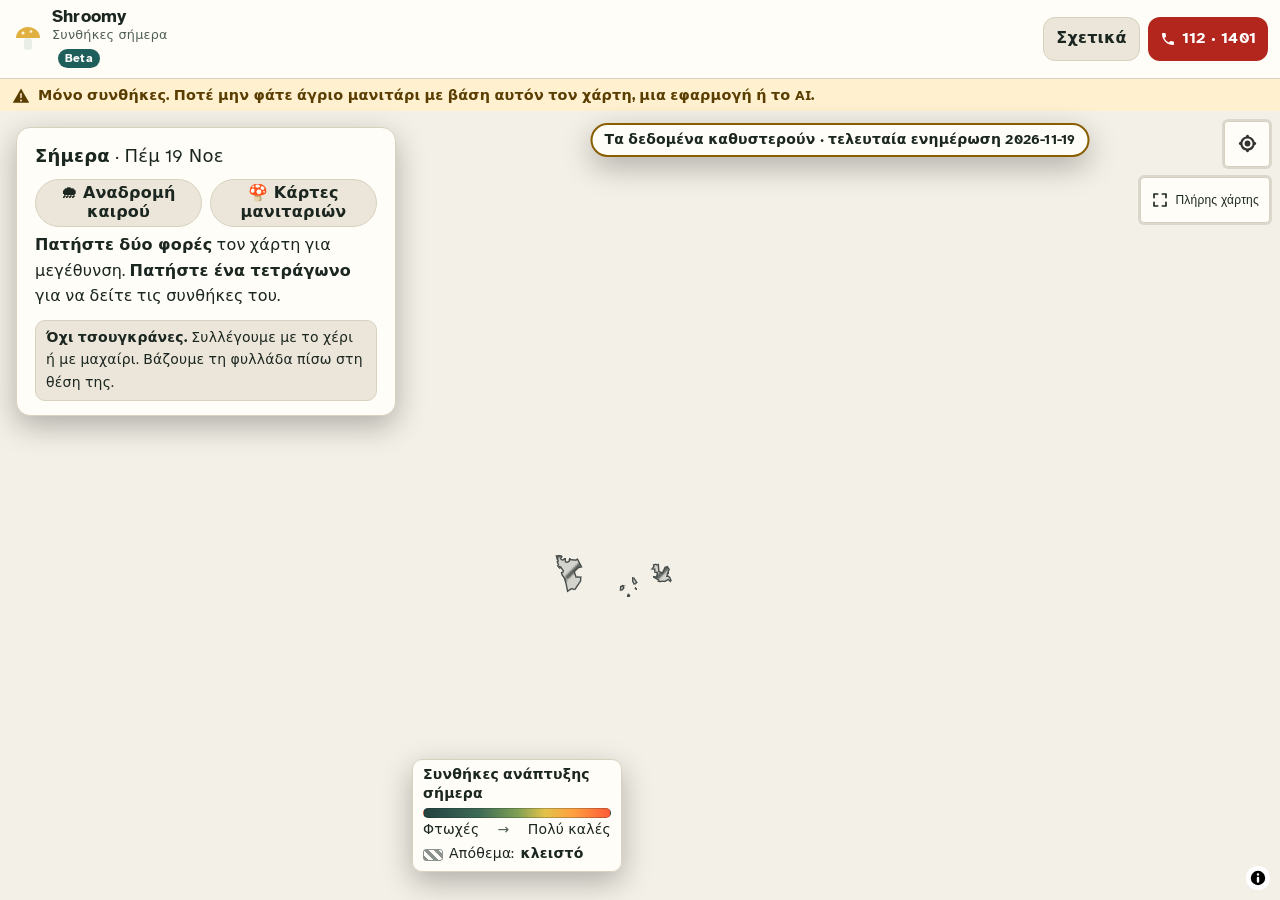
==== index.html @ 0ba2d5fb "Shroomy in Greek: test copy, data of 2026-11-19 Co-Authored-By: Claude Fable 5.2 <noreply@anthropic." ====
<!doctype html> <html lang="el"> <head>
  <meta name="robots" content="noindex, nofollow" /> <meta charset="utf-8" /> <meta name="viewport" content="width=device-width, initial-scale=1, viewport-fit=cover" /> <meta name="theme-color" content="#14211b" /> <meta name="description" content="Οι σημερινές συνθήκες ανάπτυξης για τα άγρια μανιτάρια στα δάση της Κύπρου. Μόνο συνθήκες. Ποτέ μην φάτε άγριο μανιτάρι με βάση αυτόν τον χάρτη, μια εφαρμογή ή το AI." /> <meta property="og:title" content="Shroomy" /> <meta property="og:description" content="Οι σημερινές συνθήκες ανάπτυξης για τα άγρια μανιτάρια στα δάση της Κύπρου. Μόνο συνθήκες." /> <title>Shroomy · συνθήκες ανάπτυξης μανιταριών στην Κύπρο</title> <link rel="icon" href="data:image/svg+xml,%3Csvg xmlns='http://www.w3.org/2000/svg' viewBox='0 0 32 32'%3E%3Cpath d='M4 15c0-6 5-11 12-11s12 5 12 11z' fill='%23e0b040'/%3E%3Crect x='12' y='15' width='8' height='12' rx='3' fill='%23e9efe6'/%3E%3C/svg%3E" />   <script type="module" crossorigin src="./assets/main-CvuHxYIg.js"></script>
   <link rel="modulepreload" crossorigin href="./assets/count-D2A7DU5g.js">
   <link rel="stylesheet" crossorigin href="./assets/count-Csh4odJz.css">
   <link rel="stylesheet" crossorigin href="./assets/main-DDSyw2Ic.css">
 </head> <body> <div class="app"> <header class="topbar"> <a class="brand" href="./" aria-label="Shroomy, αρχική" data-tip="Φόρτωση του χάρτη ξανά."> <svg width="32" height="32" viewBox="0 0 32 32" aria-hidden="true"> <path d="M4 15c0-6 5-11 12-11s12 5 12 11z" fill="#e0b040" /> <circle cx="11" cy="10" r="1.6" fill="#fff6dc" /><circle cx="19" cy="8.5" r="1.3" fill="#fff6dc" /> <rect x="12" y="15" width="8" height="12" rx="3" fill="#e9efe6" /> </svg> <span class="brand-text"> <span class="brand-name">Shroomy</span> <span class="brand-sub">Συνθήκες σήμερα</span> </span> </a> <a class="about-link" href="about.html" data-tip="Τι δείχνει αυτός ο χάρτης, από πού είναι τα δεδομένα και ποια είναι τα όριά του.">Σχετικά</a> <button class="sos" type="button" data-emergency aria-haspopup="dialog" aria-label="Έκτακτη ανάγκη δηλητηρίασης: 112 και 1401" data-tip="Βοήθεια για δηλητηρίαση από μανιτάρια: καλέστε 112 (ασθενοφόρο) ή το Κέντρο Δηλητηριάσεων Κύπρου 1401. Μην περιμένετε συμπτώματα."> <svg width="16" height="16" viewBox="0 0 24 24" aria-hidden="true"><path fill="currentColor" d="M6.6 10.8a15.1 15.1 0 0 0 6.6 6.6l2.2-2.2c.3-.3.7-.4 1-.2 1.1.4 2.3.6 3.6.6.6 0 1 .4 1 1V20c0 .6-.4 1-1 1A17 17 0 0 1 3 4c0-.6.4-1 1-1h3.5c.6 0 1 .4 1 1 0 1.2.2 2.4.6 3.6.1.3 0 .7-.2 1z"/></svg> <span>112 · 1401</span> </button> </header> <div class="safety" role="note"> <svg width="18" height="18" viewBox="0 0 24 24" aria-hidden="true"><path fill="currentColor" d="M12 2 1 21h22L12 2Zm0 6c.6 0 1 .4 1 1v5a1 1 0 1 1-2 0V9c0-.6.4-1 1-1Zm0 11.2a1.3 1.3 0 1 1 0-2.6 1.3 1.3 0 0 1 0 2.6Z"/></svg> <span>Μόνο συνθήκες. Ποτέ μην φάτε άγριο μανιτάρι με βάση αυτόν τον χάρτη, μια εφαρμογή ή το AI.</span> </div> <main class="stage"> <div id="map" role="region" aria-label="Χάρτης των σημερινών συνθηκών ανάπτυξης στην Κύπρο"></div> <div id="loading" class="loading" role="status"><span class="spinner" aria-hidden="true"></span> <span id="loading-text">Φορτώνει ο χάρτης του δάσους…</span></div> <div id="delayed" class="delayed" role="status" hidden></div> <div id="map-legend" class="map-legend" role="img" tabindex="0"></div> <section id="sheet" class="sheet" aria-label="Σήμερα και το τετράγωνο που πατήσατε"></section> </main> </div>  </body> </html>
---- assets/count-Csh4odJz.css ----
@font-face{font-family:Atkinson Hyperlegible;font-style:normal;font-display:swap;font-weight:400;src:url(./atkinson-hyperlegible-latin-ext-400-normal-DRk46D-x.woff2)format("woff2"),url(./atkinson-hyperlegible-latin-ext-400-normal-Bbz-b3yf.woff)format("woff");unicode-range:U+100-2BA,U+2BD-2C5,U+2C7-2CC,U+2CE-2D7,U+2DD-2FF,U+304,U+308,U+329,U+1D00-1DBF,U+1E00-1E9F,U+1EF2-1EFF,U+2020,U+20A0-20AB,U+20AD-20C0,U+2113,U+2C60-2C7F,U+A720-A7FF}@font-face{font-family:Atkinson Hyperlegible;font-style:normal;font-display:swap;font-weight:400;src:url(./atkinson-hyperlegible-latin-400-normal-BrHNak5F.woff2)format("woff2"),url(./atkinson-hyperlegible-latin-400-normal-BbWidj28.woff)format("woff");unicode-range:U+??,U+131,U+152-153,U+2BB-2BC,U+2C6,U+2DA,U+2DC,U+304,U+308,U+329,U+2000-206F,U+20AC,U+2122,U+2191,U+2193,U+2212,U+2215,U+FEFF,U+FFFD}@font-face{font-family:Atkinson Hyperlegible;font-style:normal;font-display:swap;font-weight:700;src:url(./atkinson-hyperlegible-latin-ext-700-normal-BoVPHkS0.woff2)format("woff2"),url(./atkinson-hyperlegible-latin-ext-700-normal-CKkU2Dpt.woff)format("woff");unicode-range:U+100-2BA,U+2BD-2C5,U+2C7-2CC,U+2CE-2D7,U+2DD-2FF,U+304,U+308,U+329,U+1D00-1DBF,U+1E00-1E9F,U+1EF2-1EFF,U+2020,U+20A0-20AB,U+20AD-20C0,U+2113,U+2C60-2C7F,U+A720-A7FF}@font-face{font-family:Atkinson Hyperlegible;font-style:normal;font-display:swap;font-weight:700;src:url(./atkinson-hyperlegible-latin-700-normal-GZI4o3u0.woff2)format("woff2"),url(./atkinson-hyperlegible-latin-700-normal-BK6Glc0m.woff)format("woff");unicode-range:U+??,U+131,U+152-153,U+2BB-2BC,U+2C6,U+2DA,U+2DC,U+304,U+308,U+329,U+2000-206F,U+20AC,U+2122,U+2191,U+2193,U+2212,U+2215,U+FEFF,U+FFFD}@font-face{font-family:Plain Digits;font-weight:400;unicode-range:U+30-39;src:local(Helvetica Neue),local(HelveticaNeue),local(Arial),local(ArialMT),local(Roboto),local(Roboto-Regular),local(Segoe UI),local(SegoeUI)}@font-face{font-family:Plain Digits;font-weight:700;unicode-range:U+30-39;src:local(Helvetica Neue Bold),local(HelveticaNeue-Bold),local(Arial Bold),local(Arial-BoldMT),local(Roboto Bold),local(Roboto-Bold),local(Segoe UI Bold),local(SegoeUI-Bold)}:root{--font:"Plain Digits", "Atkinson Hyperlegible", system-ui, -apple-system, "Segoe UI", sans-serif;--fs-0:.875rem;--fs-1:1rem;--fs-2:1.125rem;--fs-3:1.375rem;--fs-4:1.75rem;--lh:1.6;--track:.012em;--radius:14px;--radius-s:10px;--gap:12px;--tap:48px;--shadow:0 10px 30px #00000047;--bg:#f3f0e7;--surface:#fffdf8;--surface-2:#ebe6d9;--line:#d8d1c0;--ink:#1b2620;--ink-soft:#4f5f55;--accent:#8a5d00;--accent-ink:#fff;--safety-bg:#fff1cf;--safety-ink:#5a3d00;--sos-bg:#b3261e;--sos-ink:#fff;--closed:#8c928f;--focus:#1c6dd0}:root[data-theme=dark]{--bg:#0c1612;--surface:#14211b;--surface-2:#1d2d25;--line:#2c3d34;--ink:#e9efe6;--ink-soft:#a9b8ad;--accent:#e0b040;--accent-ink:#1a1405;--safety-bg:#3a2f12;--safety-ink:#f6dfa6;--sos-bg:#e5483b;--sos-ink:#fff;--closed:#8c928f;--focus:#8cc4ff;--shadow:0 10px 30px #00000080}@media (prefers-color-scheme:dark){:root:not([data-theme=light]){--bg:#0c1612;--surface:#14211b;--surface-2:#1d2d25;--line:#2c3d34;--ink:#e9efe6;--ink-soft:#a9b8ad;--accent:#e0b040;--accent-ink:#1a1405;--safety-bg:#3a2f12;--safety-ink:#f6dfa6;--sos-bg:#e5483b;--sos-ink:#fff;--focus:#8cc4ff;--shadow:0 10px 30px #00000080}}*{box-sizing:border-box}html,body{height:100%;margin:0}body{background:var(--bg);color:var(--ink);font-family:var(--font);font-size:var(--fs-2);line-height:var(--lh);letter-spacing:var(--track);text-align:left;-webkit-font-smoothing:antialiased}button{font:inherit;color:inherit;letter-spacing:inherit}:focus-visible{outline:3px solid var(--focus);outline-offset:2px;border-radius:6px}a{color:var(--accent)}.muted{color:var(--ink-soft)}.small{font-size:var(--fs-0)!important}.app{grid-template-rows:auto auto 1fr;grid-template-columns:minmax(0,1fr);height:100dvh;display:grid;overflow:hidden}.topbar{background:var(--surface);border-bottom:1px solid var(--line);align-items:center;gap:8px;min-height:56px;padding:6px 12px;display:flex}.brand{min-width:0;color:inherit;flex:1;align-items:center;gap:8px;text-decoration:none;display:flex}.brand svg{flex:none}.brand-text{min-width:0;overflow:hidden}.brand-name,.brand-sub{white-space:nowrap;text-overflow:ellipsis;line-height:1.2;display:block;overflow:hidden}.brand-name{font-weight:700;font-size:var(--fs-2)}.brand-sub{color:var(--ink-soft);font-size:.8rem}.about-link{border:1px solid var(--line);background:var(--surface-2);min-height:44px;color:var(--ink);font-size:var(--fs-1);border-radius:12px;flex:none;align-items:center;padding:0 12px;font-weight:700;text-decoration:none;display:inline-flex}.sos{cursor:pointer;background:var(--sos-bg);height:44px;color:var(--sos-ink);font-weight:700;font-size:var(--fs-1);white-space:nowrap;border:0;border-radius:12px;flex:none;align-items:center;gap:6px;padding:0 12px;display:inline-flex}.safety{background:var(--safety-bg);color:var(--safety-ink);align-items:flex-start;gap:8px;padding:6px 12px;font-size:.9rem;font-weight:700;line-height:1.4;display:flex}.safety svg{flex:none;margin-top:2px}.safety a{color:inherit}.ver-badge{color:#fff;vertical-align:middle;white-space:nowrap;background:#1f5f5b;border-radius:999px;margin-left:6px;padding:0 7px;font-size:.72rem;font-weight:700;line-height:1.6;display:inline-block}.stage{min-height:0;position:relative}#map{position:absolute;inset:0}.maplibregl-ctrl-group{border:1px solid var(--line);background:var(--surface)!important}.maplibregl-ctrl-group button{width:44px!important;height:44px!important}:root[data-theme=dark] .maplibregl-ctrl-icon{filter:invert()}.maplibregl-ctrl-attrib{font-size:12px}.map-legend{z-index:2;background:color-mix(in srgb, var(--surface) 94%, transparent);border:1px solid var(--line);border-radius:var(--radius-s);width:176px;box-shadow:var(--shadow);font-size:var(--fs-0);cursor:help;padding:6px 10px 7px;line-height:1.35;position:absolute;top:8px;left:8px}.ml-title{margin-bottom:4px;font-weight:700}.ml-bar{border:1px solid color-mix(in srgb, var(--ink) 25%, transparent);border-radius:6px;height:10px}.ml-scale{justify-content:space-between;gap:6px;margin-top:3px;display:flex}.ml-scale span:nth-child(2){color:var(--ink-soft)}.ml-closed{align-items:center;gap:6px;margin-top:5px;display:flex}.swatch-closed{border:1.5px solid var(--closed);background:repeating-linear-gradient(45deg, var(--closed) 0 3px, transparent 3px 7px);border-radius:3px;flex:none;width:20px;height:12px}.delayed{z-index:3;left:50%;bottom:calc(var(--sheet-h,140px) + 8px);background:var(--surface);border:2px solid var(--accent);box-shadow:var(--shadow);font-size:var(--fs-0);white-space:nowrap;border-radius:999px;padding:4px 12px;font-weight:700;position:absolute;transform:translate(-50%)}.pick-pin{pointer-events:none;border:3px solid var(--ink);background:color-mix(in srgb, var(--accent) 70%, transparent);width:22px;height:22px;box-shadow:0 0 0 3px var(--bg), var(--shadow);border-radius:50%}.loading{z-index:5;background:var(--surface);border:1px solid var(--line);width:max-content;max-width:calc(100vw - 32px);box-shadow:var(--shadow);font-size:var(--fs-1);border-radius:999px;align-items:center;gap:12px;padding:10px 16px;font-weight:700;transition:opacity .35s;display:flex;position:absolute;top:40%;left:50%;transform:translate(-50%,-50%)}.loading.done{opacity:0}.loading.failed{border:2px solid var(--sos-bg);border-radius:16px}.loading.failed .spinner,.loading[hidden]{display:none}.spinner{border:3px solid var(--line);border-top-color:var(--accent);border-radius:50%;flex:none;width:22px;height:22px;animation:.9s linear infinite spin}@keyframes spin{to{transform:rotate(360deg)}}@media (prefers-reduced-motion:reduce){.spinner{animation-duration:2.5s}.loading{transition:none}}@media (width<=899px){.maplibregl-ctrl-bottom-right,.maplibregl-ctrl-bottom-left{bottom:min(var(--sheet-h,140px), 60vh);z-index:3}}.sheet{z-index:4;background:var(--surface);border-top:1px solid var(--line);max-height:62%;box-shadow:var(--shadow);padding:10px 16px calc(12px + env(safe-area-inset-bottom));border-radius:18px 18px 0 0;position:absolute;bottom:0;left:0;right:0;overflow-y:auto}.sheet p{font-size:var(--fs-1);margin:6px 0 0}.panel-h{font-size:var(--fs-1);margin:4px 0 6px}.start-row{justify-content:space-between;align-items:center;gap:10px;display:flex}.start-row .today{font-size:var(--fs-2);margin:0}.chip-btn,.back-btn{border:1px solid var(--line);cursor:pointer;background:var(--surface-2);min-height:44px;color:var(--ink);font-size:var(--fs-1);white-space:nowrap;border-radius:999px;padding:0 14px;font-weight:700}.back-btn{text-align:left;border-radius:12px;align-items:center;gap:10px;width:100%;display:flex}.back-arrow{color:var(--accent);margin-top:-.12em;font-size:1.7em;font-weight:700;line-height:1}.chip-btn:hover,.back-btn:hover{border-color:var(--accent)}.hint{color:var(--ink)}.no-rakes{background:var(--surface-2);border:1px solid var(--line);cursor:help;border-radius:10px;padding:6px 10px;font-size:var(--fs-0)!important;margin-top:10px!important}.primary-btn{cursor:pointer;background:var(--accent);min-height:44px;color:var(--accent-ink);font-weight:700;font-size:var(--fs-1);border:0;border-radius:12px;padding:0 16px}@media (width>=900px){.sheet{border-radius:var(--radius);border:1px solid var(--line);width:380px;max-height:calc(100% - 32px);padding:14px 18px;inset:16px auto auto 16px}.map-legend{width:210px;top:auto;bottom:28px;left:412px}.delayed{top:12px;bottom:auto;left:calc(50% + 200px)}.loading{left:calc(50% + 200px)}}.card-bar{justify-content:space-between;align-items:center;gap:8px;margin:-2px 0 6px;display:flex}.card-x{border:1px solid var(--line);background:var(--surface-2);cursor:pointer;border-radius:10px;min-width:44px;min-height:44px;font-size:1.15rem;line-height:1}.card-x:hover{border-color:var(--accent)}.rating{text-align:left;cursor:pointer;border:1px solid var(--line);background:var(--surface-2);border-radius:14px;align-items:center;gap:12px;width:100%;padding:10px 12px;display:flex}.rating:hover{border-color:var(--accent)}.rating-swatch{width:18px;height:40px;box-shadow:0 0 0 1.5px color-mix(in srgb, var(--ink) 30%, transparent);border-radius:6px;flex:none}.rating-text{flex:1;min-width:0;display:grid}.rating-word{font-size:var(--fs-4);font-weight:700;line-height:1.15}.rating-sub{font-size:var(--fs-0);color:var(--ink-soft)}.rating-more{color:var(--ink-soft);flex:none;font-size:1.1rem}.rating-none{font-size:var(--fs-3)!important}.why{border:1px solid var(--line);border-radius:12px;margin-top:8px;padding:8px 12px 10px}.why[hidden]{display:none}.why-list{gap:8px;margin:8px 0 0;padding:0;list-style:none;display:grid}.why-top{font-size:var(--fs-0);justify-content:space-between;gap:8px;display:flex}.why-bar{background:var(--surface);border:1px solid var(--line);border-radius:4px;height:8px;overflow:hidden}.why-bar i{border-radius:4px;height:100%;display:block}.why-val{font-size:var(--fs-0);color:var(--ink-soft)}.card-h{font-size:var(--fs-1);margin:14px 0 4px}.sp-list{font-size:var(--fs-1);gap:4px;margin:0;padding:0;list-style:none;display:grid}.sp-list i{font-weight:700}.facts{font-size:var(--fs-1);gap:4px;margin:12px 0 0;padding:0;list-style:none;display:grid}.maps-link{margin:12px 0 0}.maps-btns{grid-template-columns:minmax(0,1fr) minmax(0,1fr);align-items:stretch;gap:8px;display:grid}.maps-btn{border:1px solid var(--line);background:var(--surface-2);min-height:56px;color:var(--ink);font:inherit;font-size:var(--fs-1);text-align:center;cursor:pointer;border-radius:12px;justify-content:center;align-items:center;gap:8px;padding:4px 8px;font-weight:700;line-height:1.2;text-decoration:none;display:inline-flex}.maps-btn.primary{background:var(--accent);border-color:var(--accent);color:var(--accent-ink);flex-direction:column;gap:0}.maps-btn:hover{filter:brightness(1.06)}.maps-main{align-items:center;gap:8px;display:inline-flex}.maps-warn{opacity:.9;font-size:.78rem;font-weight:700}.maps-note{margin:6px 0 0!important}.maps-copy{border:1px solid var(--accent);background:var(--surface);width:100%;min-height:40px;color:var(--ink);font:inherit;font-size:var(--fs-0);border-radius:10px;margin-top:8px;padding:0 10px}@media (width<=340px){.maps-btns{grid-template-columns:1fr}}.clock{border:1px solid var(--line);background:var(--surface-2);border-radius:10px;padding:8px 10px;margin-top:12px!important}.clock.open{border-color:var(--accent)}.why-row,.facts li,.clock,.map-legend{cursor:help}.replay{margin-top:10px}.replay-row{font-size:var(--fs-1);align-items:center;gap:12px;display:flex}#replay-date{white-space:nowrap;text-overflow:ellipsis;flex:1;min-width:0;line-height:1.35;overflow:hidden}.replay-avg{display:block}.seg{background:var(--surface-2);border:1px solid var(--line);border-radius:14px;gap:4px;margin:2px 0 12px;padding:4px;display:flex}.seg button{min-width:0;min-height:44px;color:var(--ink);font:inherit;font-size:var(--fs-1);cursor:pointer;white-space:nowrap;background:0 0;border:0;border-radius:10px;flex:auto;padding:6px 4px;font-weight:600}.seg button[aria-pressed=true]{background:var(--accent);color:var(--accent-ink)}.seg button:focus-visible{outline:2px solid var(--focus);outline-offset:2px}.scrub{--at:0%;cursor:grab;touch-action:none;-webkit-user-select:none;user-select:none;-webkit-tap-highlight-color:transparent;border-radius:10px;margin-top:8px;padding:6px 0 2px;position:relative}.scrub.drag{cursor:grabbing}.scrub:focus-visible{outline:2px solid var(--focus);outline-offset:4px}.tl{pointer-events:none;align-items:flex-end;gap:2px;height:48px;display:flex}.tl i{opacity:.6;background:#4f97d1;border-radius:2px 2px 0 0;flex:1}.tl i.now{opacity:1;box-shadow:0 0 0 2px var(--ink)}.scrub-track{background:var(--line);pointer-events:none;border-radius:3px;height:6px;margin:16px 0 14px;position:relative}.scrub-fill{width:var(--at);background:var(--accent);border-radius:3px;position:absolute;inset:0 auto 0 0}.scrub-knob{top:50%;left:var(--at);background:var(--accent);border:3px solid var(--surface);border-radius:50%;width:26px;height:26px;margin:-13px 0 0 -13px;transition:transform .12s;position:absolute;box-shadow:0 1px 4px #00000073}.scrub.drag .scrub-knob{transform:scale(1.25)}.scrub:before{content:"";left:var(--at);background:var(--ink);opacity:.35;pointer-events:none;width:2px;height:64px;margin-left:-1px;position:absolute;top:6px}.scrub-ends{font-size:var(--fs-0,12px);color:var(--ink-soft);pointer-events:none;justify-content:space-between;display:flex}@media (prefers-reduced-motion:reduce){.scrub-knob{transition:none}}dialog.emergency{background:var(--surface);width:min(560px,100vw - 32px);max-height:calc(100dvh - 32px);color:var(--ink);box-shadow:var(--shadow);border:0;border-radius:18px;padding:0;overflow:auto}dialog.emergency::backdrop{background:#0009}.em-head{background:var(--sos-bg);color:var(--sos-ink);padding:16px 20px}.em-head h2{font-size:var(--fs-4);margin:0;line-height:1.2}.em-body{padding:16px 20px 20px}.call{background:var(--sos-bg);min-height:64px;color:var(--sos-ink);font-weight:700;font-size:var(--fs-3);border-radius:14px;justify-content:space-between;align-items:center;gap:12px;margin-bottom:10px;padding:10px 16px;text-decoration:none;display:flex}.call.secondary{background:var(--surface-2);color:var(--ink);border:2px solid var(--sos-bg)}.call small{font-size:var(--fs-1);font-weight:400;display:block}.em-body ul{margin:12px 0;padding-left:1.2em}.em-body li{margin:6px 0}.em-close{border:1px solid var(--line);background:var(--surface-2);cursor:pointer;border-radius:12px;width:100%;min-height:48px;margin-top:8px;font-weight:700}dialog.agree::backdrop{-webkit-backdrop-filter:blur(3px);backdrop-filter:blur(3px);background:#000000c7}.agree .em-head h2{align-items:center;gap:8px;display:flex}.agree .em-body{padding-bottom:0}.agree .em-body ul{margin:0 0 8px}.agree .em-body li{margin:6px 0}.agree-foot{background:var(--surface);padding:8px 0 14px;position:sticky;bottom:0}.agree-foot:before{content:"";background:linear-gradient(to bottom, transparent, var(--surface));pointer-events:none;height:18px;position:absolute;top:-18px;left:0;right:0}dialog.agree{max-height:calc(100dvh - 16px)}.agree .em-head{padding:14px 20px}.agree-numbers{font-size:var(--fs-0);text-align:center;background:var(--safety-bg);color:var(--safety-ink);border-radius:12px;margin:0 0 8px;padding:6px 12px;font-weight:700}.agree-numbers a{color:inherit}.agree-yes{cursor:pointer;background:var(--accent);width:100%;min-height:56px;color:var(--accent-ink);font:inherit;font-weight:700;font-size:var(--fs-2);border:0;border-radius:14px}.agree-note{font-size:var(--fs-0);color:var(--ink-soft);margin:10px 0 0}dialog.agree.short{width:min(420px,100vw - 24px)}dialog.agree.short::backdrop{-webkit-backdrop-filter:none;backdrop-filter:none;background:#0000008c}.agree.short .em-body{padding:18px 20px 16px}.agree-short-title{font-size:var(--fs-3);color:var(--safety-ink);align-items:center;gap:8px;margin:0 0 6px;line-height:1.2;display:flex}.agree-short-line{margin:0 0 14px}.agree.short .agree-yes{min-height:64px;font-size:var(--fs-3)}.agree-more{font:inherit;color:inherit;cursor:pointer;background:0 0;border:0;padding:0;text-decoration:underline}.agree-note a{color:inherit}@media (width<=899px){dialog.agree.short{margin-bottom:max(16px, env(safe-area-inset-bottom))}}.tip{z-index:1000;background:var(--ink);max-width:min(300px,100vw - 16px);color:var(--bg);font-size:var(--fs-1);box-shadow:var(--shadow);pointer-events:none;opacity:0;border-radius:10px;padding:8px 12px;font-weight:400;line-height:1.45;transition:opacity .12s;position:fixed}.tip.on{opacity:1}.tip[hidden]{display:none}.tip:after{content:"";left:var(--arrow-x,50%);border:6px solid #0000;border-bottom:0;border-top-color:var(--ink);position:absolute;bottom:-6px;transform:translate(-50%)}.tip.below:after{border:6px solid #0000;border-top:0;border-bottom-color:var(--ink);top:-6px;bottom:auto}[data-tip]{-webkit-touch-callout:none}@media (prefers-reduced-motion:reduce){.tip{transition:none}}.page{max-width:720px;margin:0 auto;padding:20px 16px 64px}.page h1{font-size:var(--fs-4);margin:8px 0 12px;line-height:1.25}.page h2{font-size:var(--fs-3);margin:28px 0 6px}.page p,.page li{max-width:64ch}.page li{margin:6px 0}.page .card{background:var(--surface);border:1px solid var(--line);border-radius:var(--radius);margin:10px 0;padding:12px 16px}.page .card p{margin:4px 0}.page .credits{font-size:var(--fs-1);padding-left:1.2em}.page .tag{font-size:var(--fs-0);color:var(--ink-soft)}.about-top{z-index:2;position:sticky;top:0}@media (width<=899px){.stage:has(.sheet[data-view=card]) .map-legend{display:none}}@media (width<=420px){.topbar{gap:6px;padding:6px 8px 6px 10px}.brand{gap:6px}.about-link{padding:0 10px;font-size:.95rem}.sos{gap:4px;padding:0 10px;font-size:.95rem}.sos svg{width:14px;height:14px}}.start-btns{flex-wrap:wrap;gap:8px;margin-top:8px;display:flex}.start-btns .chip-btn{flex:auto}.sp-open{text-align:left;cursor:pointer;border:1px solid var(--line);background:var(--surface-2);width:100%;min-height:48px;font-size:var(--fs-1);border-radius:12px;justify-content:space-between;align-items:center;gap:8px;padding:6px 12px;display:flex}.sp-open:hover{border-color:var(--accent)}.sp-open-go{color:var(--ink-soft);flex:none;font-size:1.4rem}.page details{margin:8px 0}.page summary{cursor:pointer;align-items:center;min-height:44px;font-weight:700;display:flex}.ml-note{color:var(--ink-soft);margin-top:3px}.card-bar{z-index:2;background:var(--surface);border-bottom:1px solid var(--line);margin:-10px -16px 6px;padding:8px 16px 6px;position:sticky;top:-10px}@media (width>=900px){.card-bar{margin:-14px -18px 8px;padding:10px 18px 8px;top:-14px}}.sp-list{gap:8px}.sp-open{justify-content:flex-start;gap:12px;min-height:64px;padding:6px 10px 6px 6px}.sp-thumb{object-fit:cover;background:var(--line);border-radius:10px;flex:none;width:52px;height:52px}.sp-name{flex:1;min-width:0;line-height:1.3;display:grid}.sp-name i{font-weight:700;font-size:var(--fs-1)}.sp-common{font-size:var(--fs-0);color:var(--ink-soft)}@media (width<=420px){.topbar{gap:6px;padding:6px 8px}.brand{gap:6px}.brand svg{width:26px;height:26px}.brand-name{font-size:1.05rem}.app .brand-sub{display:none}.app .ver-badge{margin-left:0}.about-link,.sos{padding:0 10px}.map-legend{width:156px;padding:5px 8px 6px}}:lang(el) .start-btns .chip-btn{white-space:normal;flex:1 1 0;padding:4px 10px;line-height:1.2}@media (width<=899px){:lang(el) .map-legend{width:196px}:root.full-map:lang(el) .map-legend{width:176px}}@media (width<=480px){:lang(el) .replay-avg{font-size:var(--fs-0)}:lang(el) .safety{font-size:.8rem}}.sc{--toxic:#a8580a}:root[data-theme=dark] .sc{--toxic:#f0a24f}@media (prefers-color-scheme:dark){:root:not([data-theme=light]) .sc{--toxic:#f0a24f}}dialog.species-dlg.sc{background:var(--bg);width:min(720px,100vw - 24px);max-width:none;height:min(900px,100dvh - 24px);max-height:none;color:var(--ink);box-shadow:var(--shadow);border:0;border-radius:20px;padding:0;overflow:hidden}dialog.species-dlg.sc[open]{display:block}dialog.species-dlg.sc::backdrop{background:#0009}@media (width<=899px){dialog.species-dlg.sc{border-radius:0;width:100vw;height:100dvh;margin:0}}.sc .ic{flex:none;display:block}.sc-main{flex-direction:column;height:100%;min-height:0;display:flex}.sc-soft{color:var(--ink-soft)}.sc-head{background:var(--surface);border-bottom:1px solid var(--line);align-items:center;gap:8px;padding:8px 12px;display:flex}.sc-title{min-width:0;font-size:var(--fs-2);overflow-wrap:anywhere;flex:1;margin:0;line-height:1.2}.sc-title span{font-size:var(--fs-0);color:var(--ink-soft);font-weight:400;display:block}.sc-round{width:var(--tap);height:var(--tap);border:1px solid var(--line);background:var(--surface-2);color:var(--ink);cursor:pointer;border-radius:50%;flex:none;place-items:center;padding:0;display:inline-grid}.sc-safety{background:var(--safety-bg);color:var(--safety-ink);font-weight:700;font-size:var(--fs-0);align-items:flex-start;gap:8px;padding:8px 14px;line-height:1.4;display:flex}.sc-safety svg{flex:none;width:18px;height:18px;margin-top:1px}.sc-body{overscroll-behavior:contain;flex:1;min-height:0;overflow-y:auto}.sc-page{max-width:680px;font-size:var(--fs-1);margin:0 auto;padding:16px 16px 32px}.sc-h{font-size:var(--fs-3);align-items:center;gap:8px;margin:26px 0 10px;line-height:1.25;display:flex}.sc-h .ic{color:var(--accent)}.sc-h.danger{color:var(--sos-bg);margin-top:0}.sc-h.danger svg{flex:none;width:24px;height:24px}.sc-danger-btn{text-align:left;cursor:pointer;border:2px solid var(--sos-bg);background:var(--surface);width:100%;color:var(--ink);border-radius:16px;align-items:center;gap:12px;padding:10px 12px;display:flex}.sc-danger-ph{flex:none;display:flex}.sc-danger-ph img{object-fit:cover;border:3px solid var(--surface);background:var(--line);border-radius:50%;width:48px;height:48px;margin-left:-14px}.sc-danger-ph img:first-child{margin-left:0}.sc-danger-text{min-width:0;color:var(--ink-soft);flex:1;gap:2px;display:grid}.sc-danger-text b{color:var(--sos-bg);font-size:var(--fs-2);align-items:center;gap:6px;line-height:1.25;display:flex}.sc-danger-text b svg{flex:none;width:18px;height:18px}.sc-list{gap:10px;margin:0;padding:0;list-style:none;display:grid}.sc-row{text-align:left;cursor:pointer;border:1px solid var(--line);background:var(--surface);width:100%;color:var(--ink);border-radius:16px;align-items:center;gap:14px;padding:8px 12px 8px 8px;display:flex}.sc-row.on{border:2px solid var(--accent)}.sc-row img{object-fit:cover;background:var(--line);border-radius:12px;flex:none;width:84px;height:84px}.sc-list.off .sc-row img{filter:saturate(.4)}.sc-row-text{flex:1;gap:2px;min-width:0;line-height:1.3;display:grid}.sc-row-text b{font-size:var(--fs-2)}.sc-row>.ic{color:var(--ink-soft)}.sc-chip{font-size:var(--fs-0);background:var(--surface-2);color:var(--ink-soft);border-radius:999px;justify-self:start;align-items:center;gap:4px;margin-top:4px;padding:2px 10px;font-weight:700;display:inline-flex}.sc-chip.on{background:var(--accent);color:var(--accent-ink)}.sc-danger{border:2px solid var(--sos-bg);background:var(--surface);border-radius:18px;padding:16px}.sc-danger>p{margin:0 0 12px}.sc-sign-h{margin:0 0 6px!important}.sc-signs{gap:8px;margin:0 0 14px;padding:0;list-style:none;display:grid}.sc-signs li{background:var(--safety-bg);color:var(--safety-ink);border-radius:12px;padding:10px 12px;font-weight:700;line-height:1.45}.sc-sign{background:var(--safety-bg);color:var(--safety-ink);border-radius:12px;padding:10px 12px}.sc-lk{gap:8px;margin:0;padding:0;list-style:none;display:grid}@media (width>=640px){.sc-lk{grid-template-columns:1fr 1fr}}.sc-lk-row{text-align:left;cursor:zoom-in;border:1px solid color-mix(in srgb, var(--toxic) 50%, transparent);background:var(--bg);width:100%;height:100%;color:var(--ink);border-radius:12px;align-items:flex-start;gap:10px;padding:6px;display:flex}.sc-lk-row.deadly{border-color:var(--sos-bg)}.sc-lk-row img,.sc-noimg{object-fit:cover;background:var(--line);border-radius:8px;flex:none;width:64px;height:64px}.sc-lk-text{min-width:0;font-size:var(--fs-0);gap:1px;line-height:1.35;display:grid}.sc-lk-text b{font-size:var(--fs-1)}.sc-lk-note{margin-top:2px}.sc-sev{width:fit-content;font-size:var(--fs-0);background:var(--toxic);color:#fff;vertical-align:middle;border-radius:999px;align-items:center;gap:4px;padding:1px 8px 1px 6px;font-weight:700;display:inline-flex}.sc-sev.deadly{background:var(--sos-bg)}.sc-sev svg{width:14px;height:14px}:root[data-theme=dark] .sc-sev.toxic{color:#1a1405}@media (prefers-color-scheme:dark){:root:not([data-theme=light]) .sc-sev.toxic{color:#1a1405}}.sc-car-wrap{position:relative}.sc-car{scroll-snap-type:x mandatory;scrollbar-width:none;border-radius:16px;margin:0;padding:0;list-style:none;display:flex;overflow-x:auto}.sc-car::-webkit-scrollbar{display:none}.sc-car li{scroll-snap-align:start;flex:0 0 100%}.sc-photo{background:var(--line);cursor:zoom-in;aspect-ratio:4/3;border:0;width:100%;padding:0;display:block;position:relative}.sc-photo img{object-fit:cover;width:100%;height:100%;display:block}.sc-cc{color:#f3f0e7;background:#0c1612b3;border-radius:50%;place-items:center;width:26px;height:26px;font-size:15px;font-weight:700;line-height:1;display:grid;position:absolute;bottom:8px;right:8px}.sc-dots{background:#0c16128c;border-radius:999px;gap:6px;padding:5px 8px;display:flex;position:absolute;bottom:10px;left:50%;transform:translate(-50%)}.sc-dots i{background:#f3f0e773;border-radius:50%;width:8px;height:8px}.sc-dots i.on{background:#f3f0e7}.sc-name{font-size:var(--fs-4);margin:14px 0 0;line-height:1.15}.sc-sub{color:var(--ink-soft);margin:4px 0 0}.sc-sub b{color:var(--ink)}.sc-q{border:1px solid var(--line);cursor:help;vertical-align:2px;border-radius:50%;place-items:center;width:22px;height:22px;margin-left:6px;font-size:13px;font-weight:700;display:inline-grid}.sc-look{border:1px solid var(--line);background:var(--surface);border-radius:14px;gap:0;margin:0;display:grid;overflow:hidden}.sc-look div{border-top:1px solid var(--line);grid-template-columns:7.5em 1fr;gap:12px;padding:10px 14px;display:grid}.sc-look div:first-child{border-top:0}.sc-look dt{font-weight:700}.sc-look dd{margin:0;line-height:1.5}@media (width<=420px){.sc-look div{grid-template-columns:1fr;gap:0}}.sc-where{gap:6px;margin:0;padding-left:1.2em;line-height:1.5;display:grid}.sc-months{grid-template-columns:repeat(12,1fr);gap:3px;display:grid}.sc-months span{height:40px;font-weight:700;font-size:var(--fs-0);background:var(--surface-2);color:var(--ink-soft);border-radius:8px;place-items:center;display:grid;position:relative}.sc-months span.on{background:var(--accent);color:var(--accent-ink)}.sc-months span.now{outline:3px solid var(--ink);outline-offset:1px}.sc-when{align-items:flex-start;gap:8px;margin:12px 0 0;display:flex}.sc-when.on .ic{color:var(--accent);margin-top:2px}.sc-more{width:100%;min-height:var(--tap);border:1px solid var(--line);color:var(--ink-soft);cursor:pointer;font-size:var(--fs-0);background:0 0;border-radius:14px;justify-content:center;align-items:center;gap:8px;margin-top:28px;display:inline-flex}.sc-layer{z-index:5;background:var(--surface);flex-direction:column;display:flex;position:absolute;inset:0;overflow-y:auto}.sc-layer[hidden]{display:none}.sc-layer-head{z-index:1;background:var(--surface);border-bottom:1px solid var(--line);align-items:center;gap:10px;padding:8px 12px 8px 16px;display:flex;position:sticky;top:0}.sc-layer-head h2{font-size:var(--fs-2);flex:1;margin:0;line-height:1.3}.sc-layer-head h2 .sc-soft{font-size:var(--fs-0);font-weight:400;display:block}.sc-viewer{color:#f3f0e7;background:#0b120f;flex-direction:column;min-height:100%;display:flex}.sc-viewer .sc-layer-head{background:#0b120f;border-color:#26342d}.sc-viewer .sc-soft{color:#cfd8d1}.sc-viewer .sc-round{color:#f3f0e7;background:#1d2d25;border-color:#2c3d34}.sc-viewer-ph{flex:1;place-items:center;min-height:240px;padding:8px;display:grid;position:relative}.sc-viewer-ph img{object-fit:contain;border-radius:8px;max-width:100%;max-height:calc(100dvh - 240px);display:block}.sc-prev,.sc-next{position:absolute;top:50%;transform:translateY(-50%)}.sc-prev{left:10px}.sc-next{right:10px}.sc-viewer-note{margin:0;padding:4px 16px 0;font-weight:700}.sc-credit{padding:10px 16px calc(16px + env(safe-area-inset-bottom));font-size:var(--fs-0);color:#cfd8d1;gap:4px;margin:0;display:grid}.sc-credit a{color:#e0b040;align-items:center;min-height:32px;font-weight:700;display:inline-flex}.sc-info{max-width:680px;font-size:var(--fs-1);padding:4px 16px 24px}.sc-info h3{font-size:var(--fs-2);margin:20px 0 6px}.sc-info p{margin:6px 0}.sc-credits{gap:8px;margin:8px 0;padding:0;list-style:none;display:grid}.sc-credits li{font-size:var(--fs-0);align-items:center;gap:10px;line-height:1.35;display:flex}.sc-credits img{object-fit:cover;background:var(--line);border-radius:8px;flex:none;width:52px;height:52px}.sc-credits a{color:var(--ink-soft)}.sc-fold{border:1px solid var(--line);border-radius:12px;margin:12px 0;padding:0 12px}.sc-fold summary{min-height:var(--tap);cursor:pointer;color:var(--accent);align-items:center;font-weight:700;display:flex}.sc-links{margin:6px 0;padding-left:1.2em}.sc-links li{margin:4px 0}.sc-info .rec-chart{grid-template-columns:repeat(12,1fr);align-items:end;gap:3px;max-width:420px;height:64px;margin:8px 0 2px;display:grid}.sc-info .rec-m{color:var(--ink-soft);justify-items:center;gap:2px;font-size:.75rem;display:grid}.sc-info .rec-m i{background:var(--accent);border-radius:3px 3px 0 0;width:100%;max-width:22px;display:block}.sc-info .rec-m.in span{color:var(--ink);font-weight:700;text-decoration:underline}@media (prefers-reduced-motion:reduce){.sc-car{scroll-behavior:auto}}.sc-jump{min-height:var(--tap);border:2px solid var(--sos-bg);color:var(--sos-bg);border-radius:12px;align-items:center;gap:8px;margin:0 0 12px;padding:8px 12px;font-weight:700;text-decoration:none;display:flex}.sc-jump svg{flex:none;width:20px;height:20px}.sc-me{margin-top:0}.sc-danger{margin-top:26px;scroll-margin-top:12px}.sc-h.danger:focus{outline:none}.sc-page>.sc-danger:first-child{margin-top:0}.sc-unchecked{background:var(--safety-bg);color:var(--safety-ink);font-size:var(--fs-0);border-radius:10px;align-items:flex-start;gap:8px;margin:0 0 8px;padding:6px 10px;display:flex}.sc-unchecked svg{flex:none;margin-top:2px}.sc-safety a{color:inherit}.sc-me .sc-jump{margin:14px 0 0}
---- assets/main-DDSyw2Ic.css ----
.maplibregl-map{-webkit-tap-highlight-color:#0000;-webkit-touch-callout:none;font:12px/20px Helvetica Neue,Arial,Helvetica,sans-serif;position:relative;overflow:hidden}.maplibregl-canvas{position:absolute;top:0;left:0}.maplibregl-map:fullscreen{width:100%;height:100%}.maplibregl-ctrl-group button.maplibregl-ctrl-compass{touch-action:none}.maplibregl-canvas-container.maplibregl-interactive,.maplibregl-ctrl-group button.maplibregl-ctrl-compass{cursor:grab;-webkit-user-select:none;user-select:none}.maplibregl-canvas-container.maplibregl-interactive.maplibregl-track-pointer{cursor:pointer}.maplibregl-canvas-container.maplibregl-interactive:active,.maplibregl-ctrl-group button.maplibregl-ctrl-compass:active{cursor:grabbing}.maplibregl-canvas-container.maplibregl-touch-zoom-rotate,.maplibregl-canvas-container.maplibregl-touch-zoom-rotate .maplibregl-canvas{touch-action:pan-x pan-y}.maplibregl-canvas-container.maplibregl-touch-drag-pan,.maplibregl-canvas-container.maplibregl-touch-drag-pan .maplibregl-canvas{touch-action:pinch-zoom}.maplibregl-canvas-container.maplibregl-touch-zoom-rotate.maplibregl-touch-drag-pan,.maplibregl-canvas-container.maplibregl-touch-zoom-rotate.maplibregl-touch-drag-pan .maplibregl-canvas{touch-action:none}.maplibregl-canvas-container.maplibregl-touch-drag-pan.maplibregl-cooperative-gestures,.maplibregl-canvas-container.maplibregl-touch-drag-pan.maplibregl-cooperative-gestures .maplibregl-canvas{touch-action:pan-x pan-y}.maplibregl-ctrl-bottom-left,.maplibregl-ctrl-bottom-right,.maplibregl-ctrl-top-left,.maplibregl-ctrl-top-right{pointer-events:none;z-index:2;position:absolute}.maplibregl-ctrl-top-left{top:0;left:0}.maplibregl-ctrl-top-right{top:0;right:0}.maplibregl-ctrl-bottom-left{bottom:0;left:0}.maplibregl-ctrl-bottom-right{bottom:0;right:0}.maplibregl-ctrl{clear:both;pointer-events:auto;transform:translate(0)}.maplibregl-ctrl-top-left .maplibregl-ctrl{float:left;margin:10px 0 0 10px}.maplibregl-ctrl-top-right .maplibregl-ctrl{float:right;margin:10px 10px 0 0}.maplibregl-ctrl-bottom-left .maplibregl-ctrl{float:left;margin:0 0 10px 10px}.maplibregl-ctrl-bottom-right .maplibregl-ctrl{float:right;margin:0 10px 10px 0}.maplibregl-ctrl-group{background:#fff;border-radius:4px}.maplibregl-ctrl-group:not(:empty){box-shadow:0 0 0 2px #0000001a}.maplibregl-ctrl-group button{box-sizing:border-box;cursor:pointer;background-color:#0000;border:0;outline:none;width:29px;height:29px;padding:0;display:block}.maplibregl-ctrl button{-webkit-user-select:none;user-select:none}.maplibregl-ctrl-group button+button{border-top:1px solid #ddd}.maplibregl-ctrl button .maplibregl-ctrl-icon{background-position:50%;background-repeat:no-repeat;width:100%;height:100%;display:block}@media (forced-colors:active){.maplibregl-ctrl-group:not(:empty){box-shadow:0 0 0 2px buttontext}.maplibregl-ctrl-icon{background-color:#0000}.maplibregl-ctrl-group button+button{border-top:1px solid buttontext}}.maplibregl-ctrl button::-moz-focus-inner{border:0;padding:0}.maplibregl-ctrl-attrib-button:focus,.maplibregl-ctrl-group button:focus{box-shadow:0 0 2px 2px #0096ff}.maplibregl-ctrl button:disabled{cursor:not-allowed}.maplibregl-ctrl button:disabled .maplibregl-ctrl-icon{opacity:.25}@media (hover:hover){.maplibregl-ctrl button:not(:disabled):hover{background-color:#0000000d}}.maplibregl-ctrl button:not(:disabled):active{background-color:#0000000d}.maplibregl-ctrl-group button:focus:focus-visible{box-shadow:0 0 2px 2px #0096ff}.maplibregl-ctrl-group button:focus:not(:focus-visible){box-shadow:none}.maplibregl-ctrl-group button:focus:first-child{border-radius:4px 4px 0 0}.maplibregl-ctrl-group button:focus:last-child{border-radius:0 0 4px 4px}.maplibregl-ctrl-group button:focus:only-child{border-radius:inherit}.maplibregl-ctrl button.maplibregl-ctrl-zoom-out .maplibregl-ctrl-icon{background-image:url("data:image/svg+xml;charset=utf-8,%3Csvg xmlns='http://www.w3.org/2000/svg' width='29' height='29' viewBox='0 0 29 29' fill='%23333'%3E %3Cpath d='M10 13c-.75 0-1.5.75-1.5 1.5S9.25 16 10 16h9c.75 0 1.5-.75 1.5-1.5S19.75 13 19 13z'/%3E %3C/svg%3E")}.maplibregl-ctrl button.maplibregl-ctrl-zoom-in .maplibregl-ctrl-icon{background-image:url("data:image/svg+xml;charset=utf-8,%3Csvg xmlns='http://www.w3.org/2000/svg' width='29' height='29' viewBox='0 0 29 29' fill='%23333'%3E %3Cpath d='M14.5 8.5c-.75 0-1.5.75-1.5 1.5v3h-3c-.75 0-1.5.75-1.5 1.5S9.25 16 10 16h3v3c0 .75.75 1.5 1.5 1.5S16 19.75 16 19v-3h3c.75 0 1.5-.75 1.5-1.5S19.75 13 19 13h-3v-3c0-.75-.75-1.5-1.5-1.5'/%3E %3C/svg%3E")}@media (forced-colors:active){.maplibregl-ctrl button.maplibregl-ctrl-zoom-out .maplibregl-ctrl-icon{background-image:url("data:image/svg+xml;charset=utf-8,%3Csvg xmlns='http://www.w3.org/2000/svg' width='29' height='29' viewBox='0 0 29 29' fill='%23fff'%3E %3Cpath d='M10 13c-.75 0-1.5.75-1.5 1.5S9.25 16 10 16h9c.75 0 1.5-.75 1.5-1.5S19.75 13 19 13z'/%3E %3C/svg%3E")}.maplibregl-ctrl button.maplibregl-ctrl-zoom-in .maplibregl-ctrl-icon{background-image:url("data:image/svg+xml;charset=utf-8,%3Csvg xmlns='http://www.w3.org/2000/svg' width='29' height='29' viewBox='0 0 29 29' fill='%23fff'%3E %3Cpath d='M14.5 8.5c-.75 0-1.5.75-1.5 1.5v3h-3c-.75 0-1.5.75-1.5 1.5S9.25 16 10 16h3v3c0 .75.75 1.5 1.5 1.5S16 19.75 16 19v-3h3c.75 0 1.5-.75 1.5-1.5S19.75 13 19 13h-3v-3c0-.75-.75-1.5-1.5-1.5'/%3E %3C/svg%3E")}}@media (forced-colors:active) and (prefers-color-scheme:light){.maplibregl-ctrl button.maplibregl-ctrl-zoom-out .maplibregl-ctrl-icon{background-image:url("data:image/svg+xml;charset=utf-8,%3Csvg xmlns='http://www.w3.org/2000/svg' width='29' height='29' viewBox='0 0 29 29' fill='%23000'%3E %3Cpath d='M10 13c-.75 0-1.5.75-1.5 1.5S9.25 16 10 16h9c.75 0 1.5-.75 1.5-1.5S19.75 13 19 13z'/%3E %3C/svg%3E")}.maplibregl-ctrl button.maplibregl-ctrl-zoom-in .maplibregl-ctrl-icon{background-image:url("data:image/svg+xml;charset=utf-8,%3Csvg xmlns='http://www.w3.org/2000/svg' width='29' height='29' viewBox='0 0 29 29' fill='%23000'%3E %3Cpath d='M14.5 8.5c-.75 0-1.5.75-1.5 1.5v3h-3c-.75 0-1.5.75-1.5 1.5S9.25 16 10 16h3v3c0 .75.75 1.5 1.5 1.5S16 19.75 16 19v-3h3c.75 0 1.5-.75 1.5-1.5S19.75 13 19 13h-3v-3c0-.75-.75-1.5-1.5-1.5'/%3E %3C/svg%3E")}}.maplibregl-ctrl button.maplibregl-ctrl-fullscreen .maplibregl-ctrl-icon{background-image:url("data:image/svg+xml;charset=utf-8,%3Csvg xmlns='http://www.w3.org/2000/svg' width='29' height='29' viewBox='0 0 29 29' fill='%23333'%3E %3Cpath d='M24 16v5.5c0 1.75-.75 2.5-2.5 2.5H16v-1l3-1.5-4-5.5 1-1 5.5 4 1.5-3zM6 16l1.5 3 5.5-4 1 1-4 5.5 3 1.5v1H7.5C5.75 24 5 23.25 5 21.5V16zm7-11v1l-3 1.5 4 5.5-1 1-5.5-4L6 13H5V7.5C5 5.75 5.75 5 7.5 5zm11 2.5c0-1.75-.75-2.5-2.5-2.5H16v1l3 1.5-4 5.5 1 1 5.5-4 1.5 3h1z'/%3E %3C/svg%3E")}.maplibregl-ctrl button.maplibregl-ctrl-shrink .maplibregl-ctrl-icon{background-image:url("data:image/svg+xml;charset=utf-8,%3Csvg xmlns='http://www.w3.org/2000/svg' width='29' height='29' viewBox='0 0 29 29'%3E %3Cpath d='M18.5 16c-1.75 0-2.5.75-2.5 2.5V24h1l1.5-3 5.5 4 1-1-4-5.5 3-1.5v-1zM13 18.5c0-1.75-.75-2.5-2.5-2.5H5v1l3 1.5L4 24l1 1 5.5-4 1.5 3h1zm3-8c0 1.75.75 2.5 2.5 2.5H24v-1l-3-1.5L25 5l-1-1-5.5 4L17 5h-1zM10.5 13c1.75 0 2.5-.75 2.5-2.5V5h-1l-1.5 3L5 4 4 5l4 5.5L5 12v1z'/%3E %3C/svg%3E")}@media (forced-colors:active){.maplibregl-ctrl button.maplibregl-ctrl-fullscreen .maplibregl-ctrl-icon{background-image:url("data:image/svg+xml;charset=utf-8,%3Csvg xmlns='http://www.w3.org/2000/svg' width='29' height='29' viewBox='0 0 29 29' fill='%23fff'%3E %3Cpath d='M24 16v5.5c0 1.75-.75 2.5-2.5 2.5H16v-1l3-1.5-4-5.5 1-1 5.5 4 1.5-3zM6 16l1.5 3 5.5-4 1 1-4 5.5 3 1.5v1H7.5C5.75 24 5 23.25 5 21.5V16zm7-11v1l-3 1.5 4 5.5-1 1-5.5-4L6 13H5V7.5C5 5.75 5.75 5 7.5 5zm11 2.5c0-1.75-.75-2.5-2.5-2.5H16v1l3 1.5-4 5.5 1 1 5.5-4 1.5 3h1z'/%3E %3C/svg%3E")}.maplibregl-ctrl button.maplibregl-ctrl-shrink .maplibregl-ctrl-icon{background-image:url("data:image/svg+xml;charset=utf-8,%3Csvg xmlns='http://www.w3.org/2000/svg' width='29' height='29' viewBox='0 0 29 29' fill='%23fff'%3E %3Cpath d='M18.5 16c-1.75 0-2.5.75-2.5 2.5V24h1l1.5-3 5.5 4 1-1-4-5.5 3-1.5v-1zM13 18.5c0-1.75-.75-2.5-2.5-2.5H5v1l3 1.5L4 24l1 1 5.5-4 1.5 3h1zm3-8c0 1.75.75 2.5 2.5 2.5H24v-1l-3-1.5L25 5l-1-1-5.5 4L17 5h-1zM10.5 13c1.75 0 2.5-.75 2.5-2.5V5h-1l-1.5 3L5 4 4 5l4 5.5L5 12v1z'/%3E %3C/svg%3E")}}@media (forced-colors:active) and (prefers-color-scheme:light){.maplibregl-ctrl button.maplibregl-ctrl-fullscreen .maplibregl-ctrl-icon{background-image:url("data:image/svg+xml;charset=utf-8,%3Csvg xmlns='http://www.w3.org/2000/svg' width='29' height='29' viewBox='0 0 29 29' fill='%23000'%3E %3Cpath d='M24 16v5.5c0 1.75-.75 2.5-2.5 2.5H16v-1l3-1.5-4-5.5 1-1 5.5 4 1.5-3zM6 16l1.5 3 5.5-4 1 1-4 5.5 3 1.5v1H7.5C5.75 24 5 23.25 5 21.5V16zm7-11v1l-3 1.5 4 5.5-1 1-5.5-4L6 13H5V7.5C5 5.75 5.75 5 7.5 5zm11 2.5c0-1.75-.75-2.5-2.5-2.5H16v1l3 1.5-4 5.5 1 1 5.5-4 1.5 3h1z'/%3E %3C/svg%3E")}.maplibregl-ctrl button.maplibregl-ctrl-shrink .maplibregl-ctrl-icon{background-image:url("data:image/svg+xml;charset=utf-8,%3Csvg xmlns='http://www.w3.org/2000/svg' width='29' height='29' viewBox='0 0 29 29' fill='%23000'%3E %3Cpath d='M18.5 16c-1.75 0-2.5.75-2.5 2.5V24h1l1.5-3 5.5 4 1-1-4-5.5 3-1.5v-1zM13 18.5c0-1.75-.75-2.5-2.5-2.5H5v1l3 1.5L4 24l1 1 5.5-4 1.5 3h1zm3-8c0 1.75.75 2.5 2.5 2.5H24v-1l-3-1.5L25 5l-1-1-5.5 4L17 5h-1zM10.5 13c1.75 0 2.5-.75 2.5-2.5V5h-1l-1.5 3L5 4 4 5l4 5.5L5 12v1z'/%3E %3C/svg%3E")}}.maplibregl-ctrl button.maplibregl-ctrl-compass .maplibregl-ctrl-icon{background-image:url("data:image/svg+xml;charset=utf-8,%3Csvg xmlns='http://www.w3.org/2000/svg' width='29' height='29' viewBox='0 0 29 29' fill='%23333'%3E %3Cpath d='m10.5 14 4-8 4 8z'/%3E %3Cpath fill='%23ccc' d='m10.5 16 4 8 4-8z'/%3E %3C/svg%3E")}@media (forced-colors:active){.maplibregl-ctrl button.maplibregl-ctrl-compass .maplibregl-ctrl-icon{background-image:url("data:image/svg+xml;charset=utf-8,%3Csvg xmlns='http://www.w3.org/2000/svg' width='29' height='29' viewBox='0 0 29 29' fill='%23fff'%3E %3Cpath d='m10.5 14 4-8 4 8z'/%3E %3Cpath fill='%23ccc' d='m10.5 16 4 8 4-8z'/%3E %3C/svg%3E")}}@media (forced-colors:active) and (prefers-color-scheme:light){.maplibregl-ctrl button.maplibregl-ctrl-compass .maplibregl-ctrl-icon{background-image:url("data:image/svg+xml;charset=utf-8,%3Csvg xmlns='http://www.w3.org/2000/svg' width='29' height='29' viewBox='0 0 29 29' fill='%23000'%3E %3Cpath d='m10.5 14 4-8 4 8z'/%3E %3Cpath fill='%23ccc' d='m10.5 16 4 8 4-8z'/%3E %3C/svg%3E")}}.maplibregl-ctrl button.maplibregl-ctrl-globe .maplibregl-ctrl-icon{background-image:url("data:image/svg+xml;charset=utf-8,%3Csvg xmlns='http://www.w3.org/2000/svg' width='22' height='22' fill='none' viewBox='0 0 22 22' stroke='%23333'%3E %3Ccircle cx='11' cy='11' r='8.5'/%3E %3Cpath d='M17.5 11c0 4.819-3.02 8.5-6.5 8.5S4.5 15.819 4.5 11 7.52 2.5 11 2.5s6.5 3.681 6.5 8.5Z'/%3E %3Cpath d='M13.5 11c0 2.447-.331 4.64-.853 6.206-.262.785-.562 1.384-.872 1.777-.314.399-.58.517-.775.517-.195 0-.461-.118-.775-.517-.31-.393-.61-.992-.872-1.777C8.831 15.64 8.5 13.446 8.5 11c0-2.447.331-4.64.853-6.206.262-.785.562-1.384.872-1.777.314-.399.58-.517.775-.517.195 0 .461.118.775.517.31.393.61.992.872 1.777.522 1.565.853 3.76.853 6.206Z'/%3E %3Cpath d='M11 7.5c-1.909 0-3.622-.166-4.845-.428-.616-.132-1.08-.283-1.379-.434a1.333 1.333 0 0 1-.224-.138c.047-.038.12-.085.224-.138.299-.151.763-.302 1.379-.434C7.378 5.666 9.091 5.5 11 5.5c1.909 0 3.622.166 4.845.428.616.132 1.08.283 1.379.434.105.053.177.1.224.138-.047.038-.12.085-.224.138-.299.151-.763.302-1.379.434-1.223.262-2.936.428-4.845.428ZM4.486 6.436ZM11 16.5c-1.909 0-3.622-.166-4.845-.428-.616-.132-1.08-.283-1.379-.434a1.33 1.33 0 0 1-.224-.138 1.33 1.33 0 0 1 .224-.138c.299-.151.763-.302 1.379-.434C7.378 14.666 9.091 14.5 11 14.5c1.909 0 3.622.166 4.845.428.616.132 1.08.283 1.379.434.105.053.177.1.224.138a1.33 1.33 0 0 1-.224.138c-.299.151-.763.302-1.379.434-1.223.262-2.936.428-4.845.428Zm-6.514-1.064ZM11 12.5c-2.46 0-4.672-.222-6.255-.574-.796-.177-1.406-.38-1.805-.59a1.465 1.465 0 0 1-.39-.272.293.293 0 0 1-.047-.064.293.293 0 0 1 .048-.064c.066-.073.189-.167.389-.272.399-.21 1.009-.413 1.805-.59C6.328 9.722 8.54 9.5 11 9.5s4.672.222 6.256.574c.795.177 1.405.38 1.804.59.2.105.323.2.39.272a.33.33 0 0 1 .047.064.293.293 0 0 1-.048.064 1.435 1.435 0 0 1-.389.272c-.399.21-1.009.413-1.804.59-1.584.352-3.796.574-6.256.574Zm-8.501-1.51v.002-.002Zm0 .018v.002-.002Zm17.002.002v-.002.002Zm0-.018v-.002.002Z'/%3E %3C/svg%3E")}.maplibregl-ctrl button.maplibregl-ctrl-globe-enabled .maplibregl-ctrl-icon{background-image:url("data:image/svg+xml;charset=utf-8,%3Csvg xmlns='http://www.w3.org/2000/svg' width='22' height='22' fill='none' viewBox='0 0 22 22' stroke='%2333b5e5'%3E %3Ccircle cx='11' cy='11' r='8.5'/%3E %3Cpath d='M17.5 11c0 4.819-3.02 8.5-6.5 8.5S4.5 15.819 4.5 11 7.52 2.5 11 2.5s6.5 3.681 6.5 8.5Z'/%3E %3Cpath d='M13.5 11c0 2.447-.331 4.64-.853 6.206-.262.785-.562 1.384-.872 1.777-.314.399-.58.517-.775.517-.195 0-.461-.118-.775-.517-.31-.393-.61-.992-.872-1.777C8.831 15.64 8.5 13.446 8.5 11c0-2.447.331-4.64.853-6.206.262-.785.562-1.384.872-1.777.314-.399.58-.517.775-.517.195 0 .461.118.775.517.31.393.61.992.872 1.777.522 1.565.853 3.76.853 6.206Z'/%3E %3Cpath d='M11 7.5c-1.909 0-3.622-.166-4.845-.428-.616-.132-1.08-.283-1.379-.434a1.333 1.333 0 0 1-.224-.138c.047-.038.12-.085.224-.138.299-.151.763-.302 1.379-.434C7.378 5.666 9.091 5.5 11 5.5c1.909 0 3.622.166 4.845.428.616.132 1.08.283 1.379.434.105.053.177.1.224.138-.047.038-.12.085-.224.138-.299.151-.763.302-1.379.434-1.223.262-2.936.428-4.845.428ZM4.486 6.436ZM11 16.5c-1.909 0-3.622-.166-4.845-.428-.616-.132-1.08-.283-1.379-.434a1.33 1.33 0 0 1-.224-.138 1.33 1.33 0 0 1 .224-.138c.299-.151.763-.302 1.379-.434C7.378 14.666 9.091 14.5 11 14.5c1.909 0 3.622.166 4.845.428.616.132 1.08.283 1.379.434.105.053.177.1.224.138a1.33 1.33 0 0 1-.224.138c-.299.151-.763.302-1.379.434-1.223.262-2.936.428-4.845.428Zm-6.514-1.064ZM11 12.5c-2.46 0-4.672-.222-6.255-.574-.796-.177-1.406-.38-1.805-.59a1.465 1.465 0 0 1-.39-.272.293.293 0 0 1-.047-.064.293.293 0 0 1 .048-.064c.066-.073.189-.167.389-.272.399-.21 1.009-.413 1.805-.59C6.328 9.722 8.54 9.5 11 9.5s4.672.222 6.256.574c.795.177 1.405.38 1.804.59.2.105.323.2.39.272a.33.33 0 0 1 .047.064.293.293 0 0 1-.048.064 1.435 1.435 0 0 1-.389.272c-.399.21-1.009.413-1.804.59-1.584.352-3.796.574-6.256.574Zm-8.501-1.51v.002-.002Zm0 .018v.002-.002Zm17.002.002v-.002.002Zm0-.018v-.002.002Z'/%3E %3C/svg%3E")}.maplibregl-ctrl button.maplibregl-ctrl-terrain .maplibregl-ctrl-icon{background-image:url("data:image/svg+xml;charset=utf-8,%3Csvg xmlns='http://www.w3.org/2000/svg' width='22' height='22' viewBox='0 0 22 22' fill='%23333'%3E %3Cpath d='m1.754 13.406 4.453-4.851 3.09 3.09 3.281 3.277.969-.969-3.309-3.312 3.844-4.121 6.148 6.886h1.082v-.855l-7.207-8.07-4.84 5.187L6.169 6.57l-5.48 5.965v.871ZM.688 16.844h20.625v1.375H.688Zm0 0'/%3E %3C/svg%3E")}.maplibregl-ctrl button.maplibregl-ctrl-terrain-enabled .maplibregl-ctrl-icon{background-image:url("data:image/svg+xml;charset=utf-8,%3Csvg xmlns='http://www.w3.org/2000/svg' width='22' height='22' viewBox='0 0 22 22' fill='%2333b5e5'%3E %3Cpath d='m1.754 13.406 4.453-4.851 3.09 3.09 3.281 3.277.969-.969-3.309-3.312 3.844-4.121 6.148 6.886h1.082v-.855l-7.207-8.07-4.84 5.187L6.169 6.57l-5.48 5.965v.871ZM.688 16.844h20.625v1.375H.688Zm0 0'/%3E %3C/svg%3E")}.maplibregl-ctrl button.maplibregl-ctrl-geolocate .maplibregl-ctrl-icon{background-image:url("data:image/svg+xml;charset=utf-8,%3Csvg xmlns='http://www.w3.org/2000/svg' width='29' height='29' viewBox='0 0 20 20' fill='%23333'%3E %3Cpath d='M10 4C9 4 9 5 9 5v.1A5 5 0 0 0 5.1 9H5s-1 0-1 1 1 1 1 1h.1A5 5 0 0 0 9 14.9v.1s0 1 1 1 1-1 1-1v-.1a5 5 0 0 0 3.9-3.9h.1s1 0 1-1-1-1-1-1h-.1A5 5 0 0 0 11 5.1V5s0-1-1-1m0 2.5a3.5 3.5 0 1 1 0 7 3.5 3.5 0 1 1 0-7'/%3E %3Ccircle id='dot' cx='10' cy='10' r='2'/%3E %3Cpath id='stroke' d='m14 5 1 1-9 9-1-1z' display='none'/%3E %3C/svg%3E")}.maplibregl-ctrl button.maplibregl-ctrl-geolocate:disabled .maplibregl-ctrl-icon{background-image:url("data:image/svg+xml;charset=utf-8,%3Csvg xmlns='http://www.w3.org/2000/svg' width='29' height='29' viewBox='0 0 20 20' fill='%23aaa'%3E %3Cpath d='M10 4C9 4 9 5 9 5v.1A5 5 0 0 0 5.1 9H5s-1 0-1 1 1 1 1 1h.1A5 5 0 0 0 9 14.9v.1s0 1 1 1 1-1 1-1v-.1a5 5 0 0 0 3.9-3.9h.1s1 0 1-1-1-1-1-1h-.1A5 5 0 0 0 11 5.1V5s0-1-1-1m0 2.5a3.5 3.5 0 1 1 0 7 3.5 3.5 0 1 1 0-7'/%3E %3Ccircle id='dot' cx='10' cy='10' r='2'/%3E %3Cpath id='stroke' d='m14 5 1 1-9 9-1-1z' fill='%23f00'/%3E %3C/svg%3E")}.maplibregl-ctrl button.maplibregl-ctrl-geolocate.maplibregl-ctrl-geolocate-active .maplibregl-ctrl-icon{background-image:url("data:image/svg+xml;charset=utf-8,%3Csvg xmlns='http://www.w3.org/2000/svg' width='29' height='29' viewBox='0 0 20 20' fill='%2333b5e5'%3E %3Cpath d='M10 4C9 4 9 5 9 5v.1A5 5 0 0 0 5.1 9H5s-1 0-1 1 1 1 1 1h.1A5 5 0 0 0 9 14.9v.1s0 1 1 1 1-1 1-1v-.1a5 5 0 0 0 3.9-3.9h.1s1 0 1-1-1-1-1-1h-.1A5 5 0 0 0 11 5.1V5s0-1-1-1m0 2.5a3.5 3.5 0 1 1 0 7 3.5 3.5 0 1 1 0-7'/%3E %3Ccircle id='dot' cx='10' cy='10' r='2'/%3E %3Cpath id='stroke' d='m14 5 1 1-9 9-1-1z' display='none'/%3E %3C/svg%3E")}.maplibregl-ctrl button.maplibregl-ctrl-geolocate.maplibregl-ctrl-geolocate-active-error .maplibregl-ctrl-icon{background-image:url("data:image/svg+xml;charset=utf-8,%3Csvg xmlns='http://www.w3.org/2000/svg' width='29' height='29' viewBox='0 0 20 20' fill='%23e58978'%3E %3Cpath d='M10 4C9 4 9 5 9 5v.1A5 5 0 0 0 5.1 9H5s-1 0-1 1 1 1 1 1h.1A5 5 0 0 0 9 14.9v.1s0 1 1 1 1-1 1-1v-.1a5 5 0 0 0 3.9-3.9h.1s1 0 1-1-1-1-1-1h-.1A5 5 0 0 0 11 5.1V5s0-1-1-1m0 2.5a3.5 3.5 0 1 1 0 7 3.5 3.5 0 1 1 0-7'/%3E %3Ccircle id='dot' cx='10' cy='10' r='2'/%3E %3Cpath id='stroke' d='m14 5 1 1-9 9-1-1z' display='none'/%3E %3C/svg%3E")}.maplibregl-ctrl button.maplibregl-ctrl-geolocate.maplibregl-ctrl-geolocate-background .maplibregl-ctrl-icon{background-image:url("data:image/svg+xml;charset=utf-8,%3Csvg xmlns='http://www.w3.org/2000/svg' width='29' height='29' viewBox='0 0 20 20' fill='%2333b5e5'%3E %3Cpath d='M10 4C9 4 9 5 9 5v.1A5 5 0 0 0 5.1 9H5s-1 0-1 1 1 1 1 1h.1A5 5 0 0 0 9 14.9v.1s0 1 1 1 1-1 1-1v-.1a5 5 0 0 0 3.9-3.9h.1s1 0 1-1-1-1-1-1h-.1A5 5 0 0 0 11 5.1V5s0-1-1-1m0 2.5a3.5 3.5 0 1 1 0 7 3.5 3.5 0 1 1 0-7'/%3E %3Ccircle id='dot' cx='10' cy='10' r='2' display='none'/%3E %3Cpath id='stroke' d='m14 5 1 1-9 9-1-1z' display='none'/%3E %3C/svg%3E")}.maplibregl-ctrl button.maplibregl-ctrl-geolocate.maplibregl-ctrl-geolocate-background-error .maplibregl-ctrl-icon{background-image:url("data:image/svg+xml;charset=utf-8,%3Csvg xmlns='http://www.w3.org/2000/svg' width='29' height='29' viewBox='0 0 20 20' fill='%23e54e33'%3E %3Cpath d='M10 4C9 4 9 5 9 5v.1A5 5 0 0 0 5.1 9H5s-1 0-1 1 1 1 1 1h.1A5 5 0 0 0 9 14.9v.1s0 1 1 1 1-1 1-1v-.1a5 5 0 0 0 3.9-3.9h.1s1 0 1-1-1-1-1-1h-.1A5 5 0 0 0 11 5.1V5s0-1-1-1m0 2.5a3.5 3.5 0 1 1 0 7 3.5 3.5 0 1 1 0-7'/%3E %3Ccircle id='dot' cx='10' cy='10' r='2' display='none'/%3E %3Cpath id='stroke' d='m14 5 1 1-9 9-1-1z' display='none'/%3E %3C/svg%3E")}.maplibregl-ctrl button.maplibregl-ctrl-geolocate.maplibregl-ctrl-geolocate-waiting .maplibregl-ctrl-icon{animation:2s linear infinite maplibregl-spin}@media (forced-colors:active){.maplibregl-ctrl button.maplibregl-ctrl-geolocate .maplibregl-ctrl-icon{background-image:url("data:image/svg+xml;charset=utf-8,%3Csvg xmlns='http://www.w3.org/2000/svg' width='29' height='29' viewBox='0 0 20 20' fill='%23fff'%3E %3Cpath d='M10 4C9 4 9 5 9 5v.1A5 5 0 0 0 5.1 9H5s-1 0-1 1 1 1 1 1h.1A5 5 0 0 0 9 14.9v.1s0 1 1 1 1-1 1-1v-.1a5 5 0 0 0 3.9-3.9h.1s1 0 1-1-1-1-1-1h-.1A5 5 0 0 0 11 5.1V5s0-1-1-1m0 2.5a3.5 3.5 0 1 1 0 7 3.5 3.5 0 1 1 0-7'/%3E %3Ccircle id='dot' cx='10' cy='10' r='2'/%3E %3Cpath id='stroke' d='m14 5 1 1-9 9-1-1z' display='none'/%3E %3C/svg%3E")}.maplibregl-ctrl button.maplibregl-ctrl-geolocate:disabled .maplibregl-ctrl-icon{background-image:url("data:image/svg+xml;charset=utf-8,%3Csvg xmlns='http://www.w3.org/2000/svg' width='29' height='29' viewBox='0 0 20 20' fill='%23999'%3E %3Cpath d='M10 4C9 4 9 5 9 5v.1A5 5 0 0 0 5.1 9H5s-1 0-1 1 1 1 1 1h.1A5 5 0 0 0 9 14.9v.1s0 1 1 1 1-1 1-1v-.1a5 5 0 0 0 3.9-3.9h.1s1 0 1-1-1-1-1-1h-.1A5 5 0 0 0 11 5.1V5s0-1-1-1m0 2.5a3.5 3.5 0 1 1 0 7 3.5 3.5 0 1 1 0-7'/%3E %3Ccircle id='dot' cx='10' cy='10' r='2'/%3E %3Cpath id='stroke' d='m14 5 1 1-9 9-1-1z' fill='%23f00'/%3E %3C/svg%3E")}.maplibregl-ctrl button.maplibregl-ctrl-geolocate.maplibregl-ctrl-geolocate-active .maplibregl-ctrl-icon{background-image:url("data:image/svg+xml;charset=utf-8,%3Csvg xmlns='http://www.w3.org/2000/svg' width='29' height='29' viewBox='0 0 20 20' fill='%2333b5e5'%3E %3Cpath d='M10 4C9 4 9 5 9 5v.1A5 5 0 0 0 5.1 9H5s-1 0-1 1 1 1 1 1h.1A5 5 0 0 0 9 14.9v.1s0 1 1 1 1-1 1-1v-.1a5 5 0 0 0 3.9-3.9h.1s1 0 1-1-1-1-1-1h-.1A5 5 0 0 0 11 5.1V5s0-1-1-1m0 2.5a3.5 3.5 0 1 1 0 7 3.5 3.5 0 1 1 0-7'/%3E %3Ccircle id='dot' cx='10' cy='10' r='2'/%3E %3Cpath id='stroke' d='m14 5 1 1-9 9-1-1z' display='none'/%3E %3C/svg%3E")}.maplibregl-ctrl button.maplibregl-ctrl-geolocate.maplibregl-ctrl-geolocate-active-error .maplibregl-ctrl-icon{background-image:url("data:image/svg+xml;charset=utf-8,%3Csvg xmlns='http://www.w3.org/2000/svg' width='29' height='29' viewBox='0 0 20 20' fill='%23e58978'%3E %3Cpath d='M10 4C9 4 9 5 9 5v.1A5 5 0 0 0 5.1 9H5s-1 0-1 1 1 1 1 1h.1A5 5 0 0 0 9 14.9v.1s0 1 1 1 1-1 1-1v-.1a5 5 0 0 0 3.9-3.9h.1s1 0 1-1-1-1-1-1h-.1A5 5 0 0 0 11 5.1V5s0-1-1-1m0 2.5a3.5 3.5 0 1 1 0 7 3.5 3.5 0 1 1 0-7'/%3E %3Ccircle id='dot' cx='10' cy='10' r='2'/%3E %3Cpath id='stroke' d='m14 5 1 1-9 9-1-1z' display='none'/%3E %3C/svg%3E")}.maplibregl-ctrl button.maplibregl-ctrl-geolocate.maplibregl-ctrl-geolocate-background .maplibregl-ctrl-icon{background-image:url("data:image/svg+xml;charset=utf-8,%3Csvg xmlns='http://www.w3.org/2000/svg' width='29' height='29' viewBox='0 0 20 20' fill='%2333b5e5'%3E %3Cpath d='M10 4C9 4 9 5 9 5v.1A5 5 0 0 0 5.1 9H5s-1 0-1 1 1 1 1 1h.1A5 5 0 0 0 9 14.9v.1s0 1 1 1 1-1 1-1v-.1a5 5 0 0 0 3.9-3.9h.1s1 0 1-1-1-1-1-1h-.1A5 5 0 0 0 11 5.1V5s0-1-1-1m0 2.5a3.5 3.5 0 1 1 0 7 3.5 3.5 0 1 1 0-7'/%3E %3Ccircle id='dot' cx='10' cy='10' r='2' display='none'/%3E %3Cpath id='stroke' d='m14 5 1 1-9 9-1-1z' display='none'/%3E %3C/svg%3E")}.maplibregl-ctrl button.maplibregl-ctrl-geolocate.maplibregl-ctrl-geolocate-background-error .maplibregl-ctrl-icon{background-image:url("data:image/svg+xml;charset=utf-8,%3Csvg xmlns='http://www.w3.org/2000/svg' width='29' height='29' viewBox='0 0 20 20' fill='%23e54e33'%3E %3Cpath d='M10 4C9 4 9 5 9 5v.1A5 5 0 0 0 5.1 9H5s-1 0-1 1 1 1 1 1h.1A5 5 0 0 0 9 14.9v.1s0 1 1 1 1-1 1-1v-.1a5 5 0 0 0 3.9-3.9h.1s1 0 1-1-1-1-1-1h-.1A5 5 0 0 0 11 5.1V5s0-1-1-1m0 2.5a3.5 3.5 0 1 1 0 7 3.5 3.5 0 1 1 0-7'/%3E %3Ccircle id='dot' cx='10' cy='10' r='2' display='none'/%3E %3Cpath id='stroke' d='m14 5 1 1-9 9-1-1z' display='none'/%3E %3C/svg%3E")}}@media (forced-colors:active) and (prefers-color-scheme:light){.maplibregl-ctrl button.maplibregl-ctrl-geolocate .maplibregl-ctrl-icon{background-image:url("data:image/svg+xml;charset=utf-8,%3Csvg xmlns='http://www.w3.org/2000/svg' width='29' height='29' viewBox='0 0 20 20' fill='%23000'%3E %3Cpath d='M10 4C9 4 9 5 9 5v.1A5 5 0 0 0 5.1 9H5s-1 0-1 1 1 1 1 1h.1A5 5 0 0 0 9 14.9v.1s0 1 1 1 1-1 1-1v-.1a5 5 0 0 0 3.9-3.9h.1s1 0 1-1-1-1-1-1h-.1A5 5 0 0 0 11 5.1V5s0-1-1-1m0 2.5a3.5 3.5 0 1 1 0 7 3.5 3.5 0 1 1 0-7'/%3E %3Ccircle id='dot' cx='10' cy='10' r='2'/%3E %3Cpath id='stroke' d='m14 5 1 1-9 9-1-1z' display='none'/%3E %3C/svg%3E")}.maplibregl-ctrl button.maplibregl-ctrl-geolocate:disabled .maplibregl-ctrl-icon{background-image:url("data:image/svg+xml;charset=utf-8,%3Csvg xmlns='http://www.w3.org/2000/svg' width='29' height='29' viewBox='0 0 20 20' fill='%23666'%3E %3Cpath d='M10 4C9 4 9 5 9 5v.1A5 5 0 0 0 5.1 9H5s-1 0-1 1 1 1 1 1h.1A5 5 0 0 0 9 14.9v.1s0 1 1 1 1-1 1-1v-.1a5 5 0 0 0 3.9-3.9h.1s1 0 1-1-1-1-1-1h-.1A5 5 0 0 0 11 5.1V5s0-1-1-1m0 2.5a3.5 3.5 0 1 1 0 7 3.5 3.5 0 1 1 0-7'/%3E %3Ccircle id='dot' cx='10' cy='10' r='2'/%3E %3Cpath id='stroke' d='m14 5 1 1-9 9-1-1z' fill='%23f00'/%3E %3C/svg%3E")}}@keyframes maplibregl-spin{0%{transform:rotate(0)}to{transform:rotate(1turn)}}a.maplibregl-ctrl-logo{cursor:pointer;background-image:url("data:image/svg+xml;charset=utf-8,%3Csvg xmlns='http://www.w3.org/2000/svg' width='88' height='23' fill='none'%3E %3Cpath fill='%23000' fill-opacity='.4' fill-rule='evenodd' d='M17.408 16.796h-1.827l2.501-12.095h.198l3.324 6.533.988 2.19.988-2.19 3.258-6.533h.181l2.6 12.095h-1.81l-1.218-5.644-.362-1.71-.658 1.71-2.929 5.644h-.098l-2.914-5.644-.757-1.71-.345 1.71zm1.958-3.42-.726 3.663a1.255 1.255 0 0 1-1.232 1.011h-1.827a1.255 1.255 0 0 1-1.229-1.509l2.501-12.095a1.255 1.255 0 0 1 1.23-1.001h.197a1.25 1.25 0 0 1 1.12.685l3.19 6.273 3.125-6.263a1.25 1.25 0 0 1 1.123-.695h.181a1.255 1.255 0 0 1 1.227.991l1.443 6.71a5 5 0 0 1 .314-.787l.009-.016a4.6 4.6 0 0 1 1.777-1.887c.782-.46 1.668-.667 2.611-.667a4.6 4.6 0 0 1 1.7.32l.306.134c.21-.16.474-.256.759-.256h1.694a1.255 1.255 0 0 1 1.212.925 1.255 1.255 0 0 1 1.212-.925h1.711c.284 0 .545.094.755.252.613-.3 1.312-.45 2.075-.45 1.356 0 2.557.445 3.482 1.4q.47.48.763 1.064V4.701a1.255 1.255 0 0 1 1.255-1.255h1.86A1.255 1.255 0 0 1 54.44 4.7v9.194h2.217c.19 0 .37.043.532.118v-4.77c0-.356.147-.678.385-.906a2.42 2.42 0 0 1-.682-1.71c0-.665.267-1.253.735-1.7a2.45 2.45 0 0 1 1.722-.674 2.43 2.43 0 0 1 1.705.675q.318.302.504.683V4.7a1.255 1.255 0 0 1 1.255-1.255h1.744A1.255 1.255 0 0 1 65.812 4.7v3.335a4.8 4.8 0 0 1 1.526-.246c.938 0 1.817.214 2.59.69a4.47 4.47 0 0 1 1.67 1.743v-.98a1.255 1.255 0 0 1 1.256-1.256h1.777c.233 0 .451.064.639.174a3.4 3.4 0 0 1 1.567-.372c.346 0 .861.02 1.285.232a1.25 1.25 0 0 1 .689 1.004 4.7 4.7 0 0 1 .853-.588c.795-.44 1.675-.647 2.61-.647 1.385 0 2.65.39 3.525 1.396.836.938 1.168 2.173 1.168 3.528q-.001.515-.056 1.051a1.255 1.255 0 0 1-.947 1.09l.408.952a1.255 1.255 0 0 1-.477 1.552c-.418.268-.92.463-1.458.612-.613.171-1.304.244-2.049.244-1.06 0-2.043-.207-2.886-.698l-.015-.008c-.798-.48-1.419-1.135-1.818-1.963l-.004-.008a5.8 5.8 0 0 1-.548-2.512q0-.429.053-.843a1.3 1.3 0 0 1-.333-.086l-.166-.004c-.223 0-.426.062-.643.228-.03.024-.142.139-.142.59v3.883a1.255 1.255 0 0 1-1.256 1.256h-1.777a1.255 1.255 0 0 1-1.256-1.256V15.69l-.032.057a4.8 4.8 0 0 1-1.86 1.833 5.04 5.04 0 0 1-2.484.634 4.5 4.5 0 0 1-1.935-.424 1.25 1.25 0 0 1-.764.258h-1.71a1.255 1.255 0 0 1-1.256-1.255V7.687a2.4 2.4 0 0 1-.428.625c.253.23.412.561.412.93v7.553a1.255 1.255 0 0 1-1.256 1.255h-1.843a1.25 1.25 0 0 1-.894-.373c-.228.23-.544.373-.894.373H51.32a1.255 1.255 0 0 1-1.256-1.255v-1.251l-.061.117a4.7 4.7 0 0 1-1.782 1.884 4.77 4.77 0 0 1-2.485.67 5.6 5.6 0 0 1-1.485-.188l.009 2.764a1.255 1.255 0 0 1-1.255 1.259h-1.729a1.255 1.255 0 0 1-1.255-1.255v-3.537a1.255 1.255 0 0 1-1.167.793h-1.679a1.25 1.25 0 0 1-.77-.263 4.5 4.5 0 0 1-1.945.429c-.885 0-1.724-.21-2.495-.632l-.017-.01a5 5 0 0 1-1.081-.836 1.255 1.255 0 0 1-1.254 1.312h-1.81a1.255 1.255 0 0 1-1.228-.99l-.782-3.625-2.044 3.939a1.25 1.25 0 0 1-1.115.676h-.098a1.25 1.25 0 0 1-1.116-.68l-2.061-3.994zM35.92 16.63l.207-.114.223-.15q.493-.356.735-.785l.061-.118.033 1.332h1.678V9.242h-1.694l-.033 1.267q-.133-.329-.526-.658l-.032-.028a3.2 3.2 0 0 0-.668-.428l-.27-.12a3.3 3.3 0 0 0-1.235-.23q-1.136-.001-1.974.493a3.36 3.36 0 0 0-1.3 1.382q-.445.89-.444 2.074 0 1.2.51 2.107a3.8 3.8 0 0 0 1.382 1.381 3.9 3.9 0 0 0 1.893.477q.795 0 1.455-.33zm-2.789-5.38q-.576.675-.575 1.762 0 1.102.559 1.794.576.675 1.645.675a2.25 2.25 0 0 0 .934-.19 2.2 2.2 0 0 0 .468-.29l.178-.161a2.2 2.2 0 0 0 .397-.561q.244-.5.244-1.15v-.115q0-.708-.296-1.267l-.043-.077a2.2 2.2 0 0 0-.633-.709l-.13-.086-.047-.028a2.1 2.1 0 0 0-1.073-.285q-1.052 0-1.629.692zm2.316 2.706c.163-.17.28-.407.28-.83v-.114c0-.292-.06-.508-.15-.68a.96.96 0 0 0-.353-.389.85.85 0 0 0-.464-.127c-.4 0-.56.114-.664.239l-.01.012c-.148.174-.275.45-.275.945 0 .506.122.801.27.99.097.11.266.224.68.224.303 0 .504-.09.687-.269zm7.545 1.705a2.6 2.6 0 0 0 .331.423q.319.33.755.548l.173.074q.65.255 1.49.255 1.02 0 1.844-.493a3.45 3.45 0 0 0 1.316-1.4q.493-.904.493-2.089 0-1.909-.988-2.913-.988-1.02-2.584-1.02-.898 0-1.575.347a3 3 0 0 0-.415.262l-.199.166a3.4 3.4 0 0 0-.64.82V9.242h-1.712v11.553h1.729l-.017-5.134zm.53-1.138q.206.29.48.5l.155.11.053.034q.51.296 1.119.297 1.07 0 1.645-.675.577-.69.576-1.762 0-1.119-.576-1.777-.558-.675-1.645-.675-.435 0-.835.16a2 2 0 0 0-.284.136 2 2 0 0 0-.363.254 2.2 2.2 0 0 0-.46.569l-.082.162a2.6 2.6 0 0 0-.213 1.072v.115q0 .707.296 1.267l.135.211zm.964-.818a1.1 1.1 0 0 0 .367.385.94.94 0 0 0 .476.118c.423 0 .59-.117.687-.23.159-.194.28-.478.28-.95 0-.53-.133-.8-.266-.952l-.021-.025c-.078-.094-.231-.221-.68-.221a1 1 0 0 0-.503.135l-.012.007a.86.86 0 0 0-.335.343c-.073.133-.132.324-.132.614v.115a1.4 1.4 0 0 0 .14.66zm15.7-6.222q.347-.346.346-.856a1.05 1.05 0 0 0-.345-.79 1.18 1.18 0 0 0-.84-.329q-.51 0-.855.33a1.05 1.05 0 0 0-.346.79q0 .51.346.855.345.346.856.346.51 0 .839-.346zm4.337 9.314.033-1.332q.191.403.59.747l.098.081a4 4 0 0 0 .316.224l.223.122a3.2 3.2 0 0 0 1.44.322 3.8 3.8 0 0 0 1.875-.477 3.5 3.5 0 0 0 1.382-1.366q.527-.89.526-2.09 0-1.184-.444-2.073a3.24 3.24 0 0 0-1.283-1.399q-.823-.51-1.942-.51a3.5 3.5 0 0 0-1.527.344l-.086.043-.165.09a3 3 0 0 0-.33.214q-.432.315-.656.707a2 2 0 0 0-.099.198l.082-1.283V4.701h-1.744v12.095zm.473-2.509a2.5 2.5 0 0 0 .566.7q.117.098.245.18l.144.08a2.1 2.1 0 0 0 .975.232q1.07 0 1.645-.675.576-.69.576-1.778 0-1.102-.576-1.777-.56-.691-1.645-.692a2.2 2.2 0 0 0-1.015.235q-.22.113-.415.282l-.15.142a2.1 2.1 0 0 0-.42.594q-.223.479-.223 1.1v.115q0 .705.293 1.26zm2.616-.293c.157-.191.28-.479.28-.967 0-.51-.13-.79-.276-.961l-.021-.026c-.082-.1-.232-.225-.67-.225a.87.87 0 0 0-.681.279l-.012.011c-.154.155-.274.38-.274.807v.115c0 .285.057.499.144.669a1.1 1.1 0 0 0 .367.405c.137.082.28.123.455.123.423 0 .59-.118.686-.23zm8.266-3.013q.345-.13.724-.14l.069-.002q.493 0 .642.099l.247-1.794q-.196-.099-.717-.099a2.3 2.3 0 0 0-.545.063 2 2 0 0 0-.411.148 2.2 2.2 0 0 0-.4.249 2.5 2.5 0 0 0-.485.499 2.7 2.7 0 0 0-.32.581l-.05.137v-1.48h-1.778v7.553h1.777v-3.884q0-.546.159-.943a1.5 1.5 0 0 1 .466-.636 2.5 2.5 0 0 1 .399-.253 2 2 0 0 1 .224-.099zm9.784 2.656.05-.922q0-1.743-.856-2.698-.838-.97-2.584-.97-1.119-.001-2.007.493a3.46 3.46 0 0 0-1.4 1.382q-.493.906-.493 2.106 0 1.07.428 1.975.428.89 1.332 1.432.906.526 2.255.526.973 0 1.668-.185l.044-.012.135-.04q.613-.184.984-.421l-.542-1.267q-.3.162-.642.274l-.297.087q-.51.131-1.3.131-.954 0-1.497-.444a1.6 1.6 0 0 1-.192-.193q-.366-.44-.512-1.234l-.004-.021zm-5.427-1.256-.003.022h3.752v-.138q-.011-.727-.288-1.118a1 1 0 0 0-.156-.176q-.46-.428-1.316-.428-.986 0-1.494.604-.379.45-.494 1.234zm-27.053 2.77V4.7h-1.86v12.095h5.333V15.15zm7.103-5.908v7.553h-1.843V9.242h1.843z'/%3E %3Cpath fill='%23fff' d='m19.63 11.151-.757-1.71-.345 1.71-1.12 5.644h-1.827L18.083 4.7h.197l3.325 6.533.988 2.19.988-2.19L26.839 4.7h.181l2.6 12.095h-1.81l-1.218-5.644-.362-1.71-.658 1.71-2.93 5.644h-.098l-2.913-5.644zm14.836 5.81q-1.02 0-1.893-.478a3.8 3.8 0 0 1-1.381-1.382q-.51-.906-.51-2.106 0-1.185.444-2.074a3.36 3.36 0 0 1 1.3-1.382q.839-.494 1.974-.494a3.3 3.3 0 0 1 1.234.231 3.3 3.3 0 0 1 .97.575q.396.33.527.659l.033-1.267h1.694v7.553H37.18l-.033-1.332q-.279.593-1.02 1.053a3.17 3.17 0 0 1-1.662.444zm.296-1.482q.938 0 1.58-.642.642-.66.642-1.711v-.115q0-.708-.296-1.267a2.2 2.2 0 0 0-.807-.872 2.1 2.1 0 0 0-1.119-.313q-1.053 0-1.629.692-.575.675-.575 1.76 0 1.103.559 1.795.577.675 1.645.675zm6.521-6.237h1.711v1.4q.906-1.597 2.83-1.597 1.596 0 2.584 1.02.988 1.005.988 2.914 0 1.185-.493 2.09a3.46 3.46 0 0 1-1.316 1.399 3.5 3.5 0 0 1-1.844.493q-.954 0-1.662-.329a2.67 2.67 0 0 1-1.086-.97l.017 5.134h-1.728zm4.048 6.22q1.07 0 1.645-.674.577-.69.576-1.762 0-1.119-.576-1.777-.558-.675-1.645-.675-.592 0-1.12.296-.51.28-.822.823-.296.527-.296 1.234v.115q0 .708.296 1.267.313.543.823.855.51.296 1.119.297z'/%3E %3Cpath fill='%23e1e3e9' d='M51.325 4.7h1.86v10.45h3.473v1.646h-5.333zm7.12 4.542h1.843v7.553h-1.843zm.905-1.415a1.16 1.16 0 0 1-.856-.346 1.17 1.17 0 0 1-.346-.856 1.05 1.05 0 0 1 .346-.79q.346-.329.856-.329.494 0 .839.33a1.05 1.05 0 0 1 .345.79 1.16 1.16 0 0 1-.345.855q-.33.346-.84.346zm7.875 9.133a3.17 3.17 0 0 1-1.662-.444q-.723-.46-1.004-1.053l-.033 1.332h-1.71V4.701h1.743v4.657l-.082 1.283q.279-.658 1.086-1.119a3.5 3.5 0 0 1 1.778-.477q1.119 0 1.942.51a3.24 3.24 0 0 1 1.283 1.4q.445.888.444 2.072 0 1.201-.526 2.09a3.5 3.5 0 0 1-1.382 1.366 3.8 3.8 0 0 1-1.876.477zm-.296-1.481q1.069 0 1.645-.675.577-.69.577-1.778 0-1.102-.577-1.776-.56-.691-1.645-.692a2.12 2.12 0 0 0-1.58.659q-.642.641-.642 1.694v.115q0 .71.296 1.267a2.4 2.4 0 0 0 .807.872 2.1 2.1 0 0 0 1.119.313zm5.927-6.237h1.777v1.481q.263-.757.856-1.217a2.14 2.14 0 0 1 1.349-.46q.527 0 .724.098l-.247 1.794q-.149-.099-.642-.099-.774 0-1.416.494-.626.493-.626 1.58v3.883h-1.777V9.242zm9.534 7.718q-1.35 0-2.255-.526-.904-.543-1.332-1.432a4.6 4.6 0 0 1-.428-1.975q0-1.2.493-2.106a3.46 3.46 0 0 1 1.4-1.382q.889-.495 2.007-.494 1.744 0 2.584.97.855.956.856 2.7 0 .444-.05.92h-5.43q.18 1.005.708 1.45.542.443 1.497.443.79 0 1.3-.131a4 4 0 0 0 .938-.362l.542 1.267q-.411.263-1.119.46-.708.198-1.711.197zm1.596-4.558q.016-1.02-.444-1.432-.46-.428-1.316-.428-1.728 0-1.991 1.86z'/%3E %3Cpath d='M5.074 15.948a.484.657 0 0 0-.486.659v1.84a.484.657 0 0 0 .486.659h4.101a.484.657 0 0 0 .486-.659v-1.84a.484.657 0 0 0-.486-.659zm3.56 1.16H5.617v.838h3.017z' style='fill:%23fff;fill-rule:evenodd;stroke-width:1.03600001'/%3E %3Cg style='stroke-width:1.12603545'%3E %3Cpath d='M-9.408-1.416c-3.833-.025-7.056 2.912-7.08 6.615-.02 3.08 1.653 4.832 3.107 6.268.903.892 1.721 1.74 2.32 2.902l-.525-.004c-.543-.003-.992.304-1.24.639a1.87 1.87 0 0 0-.362 1.121l-.011 1.877c-.003.402.104.787.347 1.125.244.338.688.653 1.23.656l4.142.028c.542.003.99-.306 1.238-.641a1.87 1.87 0 0 0 .363-1.121l.012-1.875a1.87 1.87 0 0 0-.348-1.127c-.243-.338-.688-.653-1.23-.656l-.518-.004c.597-1.145 1.425-1.983 2.348-2.87 1.473-1.414 3.18-3.149 3.2-6.226-.016-3.59-2.923-6.684-6.993-6.707m-.006 1.1v.002c3.274.02 5.92 2.532 5.9 5.6-.017 2.706-1.39 4.026-2.863 5.44-1.034.994-2.118 2.033-2.814 3.633-.018.041-.052.055-.075.065q-.013.004-.02.01a.34.34 0 0 1-.226.084.34.34 0 0 1-.224-.086l-.092-.077c-.699-1.615-1.768-2.669-2.781-3.67-1.454-1.435-2.797-2.762-2.78-5.478.02-3.067 2.7-5.545 5.975-5.523m-.02 2.826c-1.62-.01-2.944 1.315-2.955 2.96-.01 1.646 1.295 2.988 2.916 2.999h.002c1.621.01 2.943-1.316 2.953-2.961.011-1.646-1.294-2.988-2.916-2.998m-.005 1.1c1.017.006 1.829.83 1.822 1.89s-.83 1.874-1.848 1.867c-1.018-.006-1.829-.83-1.822-1.89s.83-1.874 1.848-1.868m-2.155 11.857 4.14.025c.271.002.49.305.487.676l-.013 1.875c-.003.37-.224.67-.495.668l-4.14-.025c-.27-.002-.487-.306-.485-.676l.012-1.875c.003-.37.224-.67.494-.668' style='color:%23000;font-style:normal;font-variant:normal;font-weight:400;font-stretch:normal;font-size:medium;line-height:normal;font-family:sans-serif;font-variant-ligatures:normal;font-variant-position:normal;font-variant-caps:normal;font-variant-numeric:normal;font-variant-alternates:normal;font-feature-settings:normal;text-indent:0;text-align:start;text-decoration:none;text-decoration-line:none;text-decoration-style:solid;text-decoration-color:%23000;letter-spacing:normal;word-spacing:normal;text-transform:none;writing-mode:lr-tb;direction:ltr;text-orientation:mixed;dominant-baseline:auto;baseline-shift:baseline;text-anchor:start;white-space:normal;shape-padding:0;clip-rule:evenodd;display:inline;overflow:visible;visibility:visible;opacity:1;isolation:auto;mix-blend-mode:normal;color-interpolation:sRGB;color-interpolation-filters:linearRGB;solid-color:%23000;solid-opacity:1;vector-effect:none;fill:%23000;fill-opacity:.4;fill-rule:evenodd;stroke:none;stroke-width:2.47727823;stroke-linecap:butt;stroke-linejoin:miter;stroke-miterlimit:4;stroke-dasharray:none;stroke-dashoffset:0;stroke-opacity:1;color-rendering:auto;image-rendering:auto;shape-rendering:auto;text-rendering:auto' transform='translate(15.553 2.85)scale(.88807)'/%3E %3Cpath d='M-9.415-.316C-12.69-.338-15.37 2.14-15.39 5.207c-.017 2.716 1.326 4.041 2.78 5.477 1.013 1 2.081 2.055 2.78 3.67l.092.076a.34.34 0 0 0 .225.086.34.34 0 0 0 .227-.083l.019-.01c.022-.009.057-.024.074-.064.697-1.6 1.78-2.64 2.814-3.634 1.473-1.414 2.847-2.733 2.864-5.44.02-3.067-2.627-5.58-5.901-5.601m-.057 8.784c1.621.011 2.944-1.315 2.955-2.96.01-1.646-1.295-2.988-2.916-2.999-1.622-.01-2.945 1.315-2.955 2.96s1.295 2.989 2.916 3' style='clip-rule:evenodd;fill:%23e1e3e9;fill-opacity:1;fill-rule:evenodd;stroke:none;stroke-width:2.47727823;stroke-miterlimit:4;stroke-dasharray:none;stroke-opacity:.4' transform='translate(15.553 2.85)scale(.88807)'/%3E %3Cpath d='M-11.594 15.465c-.27-.002-.492.297-.494.668l-.012 1.876c-.003.371.214.673.485.675l4.14.027c.271.002.492-.298.495-.668l.012-1.877c.003-.37-.215-.672-.485-.674z' style='clip-rule:evenodd;fill:%23fff;fill-opacity:1;fill-rule:evenodd;stroke:none;stroke-width:2.47727823;stroke-miterlimit:4;stroke-dasharray:none;stroke-opacity:.4' transform='translate(15.553 2.85)scale(.88807)'/%3E %3C/g%3E %3C/svg%3E");background-repeat:no-repeat;width:88px;height:23px;margin:0 0 -4px -4px;display:block;overflow:hidden}a.maplibregl-ctrl-logo.maplibregl-compact{width:14px}@media (forced-colors:active){a.maplibregl-ctrl-logo{background-color:#0000;background-image:url("data:image/svg+xml;charset=utf-8,%3Csvg xmlns='http://www.w3.org/2000/svg' width='88' height='23' fill='none'%3E %3Cpath fill='%23000' fill-opacity='.4' fill-rule='evenodd' d='M17.408 16.796h-1.827l2.501-12.095h.198l3.324 6.533.988 2.19.988-2.19 3.258-6.533h.181l2.6 12.095h-1.81l-1.218-5.644-.362-1.71-.658 1.71-2.929 5.644h-.098l-2.914-5.644-.757-1.71-.345 1.71zm1.958-3.42-.726 3.663a1.255 1.255 0 0 1-1.232 1.011h-1.827a1.255 1.255 0 0 1-1.229-1.509l2.501-12.095a1.255 1.255 0 0 1 1.23-1.001h.197a1.25 1.25 0 0 1 1.12.685l3.19 6.273 3.125-6.263a1.25 1.25 0 0 1 1.123-.695h.181a1.255 1.255 0 0 1 1.227.991l1.443 6.71a5 5 0 0 1 .314-.787l.009-.016a4.6 4.6 0 0 1 1.777-1.887c.782-.46 1.668-.667 2.611-.667a4.6 4.6 0 0 1 1.7.32l.306.134c.21-.16.474-.256.759-.256h1.694a1.255 1.255 0 0 1 1.212.925 1.255 1.255 0 0 1 1.212-.925h1.711c.284 0 .545.094.755.252.613-.3 1.312-.45 2.075-.45 1.356 0 2.557.445 3.482 1.4q.47.48.763 1.064V4.701a1.255 1.255 0 0 1 1.255-1.255h1.86A1.255 1.255 0 0 1 54.44 4.7v9.194h2.217c.19 0 .37.043.532.118v-4.77c0-.356.147-.678.385-.906a2.42 2.42 0 0 1-.682-1.71c0-.665.267-1.253.735-1.7a2.45 2.45 0 0 1 1.722-.674 2.43 2.43 0 0 1 1.705.675q.318.302.504.683V4.7a1.255 1.255 0 0 1 1.255-1.255h1.744A1.255 1.255 0 0 1 65.812 4.7v3.335a4.8 4.8 0 0 1 1.526-.246c.938 0 1.817.214 2.59.69a4.47 4.47 0 0 1 1.67 1.743v-.98a1.255 1.255 0 0 1 1.256-1.256h1.777c.233 0 .451.064.639.174a3.4 3.4 0 0 1 1.567-.372c.346 0 .861.02 1.285.232a1.25 1.25 0 0 1 .689 1.004 4.7 4.7 0 0 1 .853-.588c.795-.44 1.675-.647 2.61-.647 1.385 0 2.65.39 3.525 1.396.836.938 1.168 2.173 1.168 3.528q-.001.515-.056 1.051a1.255 1.255 0 0 1-.947 1.09l.408.952a1.255 1.255 0 0 1-.477 1.552c-.418.268-.92.463-1.458.612-.613.171-1.304.244-2.049.244-1.06 0-2.043-.207-2.886-.698l-.015-.008c-.798-.48-1.419-1.135-1.818-1.963l-.004-.008a5.8 5.8 0 0 1-.548-2.512q0-.429.053-.843a1.3 1.3 0 0 1-.333-.086l-.166-.004c-.223 0-.426.062-.643.228-.03.024-.142.139-.142.59v3.883a1.255 1.255 0 0 1-1.256 1.256h-1.777a1.255 1.255 0 0 1-1.256-1.256V15.69l-.032.057a4.8 4.8 0 0 1-1.86 1.833 5.04 5.04 0 0 1-2.484.634 4.5 4.5 0 0 1-1.935-.424 1.25 1.25 0 0 1-.764.258h-1.71a1.255 1.255 0 0 1-1.256-1.255V7.687a2.4 2.4 0 0 1-.428.625c.253.23.412.561.412.93v7.553a1.255 1.255 0 0 1-1.256 1.255h-1.843a1.25 1.25 0 0 1-.894-.373c-.228.23-.544.373-.894.373H51.32a1.255 1.255 0 0 1-1.256-1.255v-1.251l-.061.117a4.7 4.7 0 0 1-1.782 1.884 4.77 4.77 0 0 1-2.485.67 5.6 5.6 0 0 1-1.485-.188l.009 2.764a1.255 1.255 0 0 1-1.255 1.259h-1.729a1.255 1.255 0 0 1-1.255-1.255v-3.537a1.255 1.255 0 0 1-1.167.793h-1.679a1.25 1.25 0 0 1-.77-.263 4.5 4.5 0 0 1-1.945.429c-.885 0-1.724-.21-2.495-.632l-.017-.01a5 5 0 0 1-1.081-.836 1.255 1.255 0 0 1-1.254 1.312h-1.81a1.255 1.255 0 0 1-1.228-.99l-.782-3.625-2.044 3.939a1.25 1.25 0 0 1-1.115.676h-.098a1.25 1.25 0 0 1-1.116-.68l-2.061-3.994zM35.92 16.63l.207-.114.223-.15q.493-.356.735-.785l.061-.118.033 1.332h1.678V9.242h-1.694l-.033 1.267q-.133-.329-.526-.658l-.032-.028a3.2 3.2 0 0 0-.668-.428l-.27-.12a3.3 3.3 0 0 0-1.235-.23q-1.136-.001-1.974.493a3.36 3.36 0 0 0-1.3 1.382q-.445.89-.444 2.074 0 1.2.51 2.107a3.8 3.8 0 0 0 1.382 1.381 3.9 3.9 0 0 0 1.893.477q.795 0 1.455-.33zm-2.789-5.38q-.576.675-.575 1.762 0 1.102.559 1.794.576.675 1.645.675a2.25 2.25 0 0 0 .934-.19 2.2 2.2 0 0 0 .468-.29l.178-.161a2.2 2.2 0 0 0 .397-.561q.244-.5.244-1.15v-.115q0-.708-.296-1.267l-.043-.077a2.2 2.2 0 0 0-.633-.709l-.13-.086-.047-.028a2.1 2.1 0 0 0-1.073-.285q-1.052 0-1.629.692zm2.316 2.706c.163-.17.28-.407.28-.83v-.114c0-.292-.06-.508-.15-.68a.96.96 0 0 0-.353-.389.85.85 0 0 0-.464-.127c-.4 0-.56.114-.664.239l-.01.012c-.148.174-.275.45-.275.945 0 .506.122.801.27.99.097.11.266.224.68.224.303 0 .504-.09.687-.269zm7.545 1.705a2.6 2.6 0 0 0 .331.423q.319.33.755.548l.173.074q.65.255 1.49.255 1.02 0 1.844-.493a3.45 3.45 0 0 0 1.316-1.4q.493-.904.493-2.089 0-1.909-.988-2.913-.988-1.02-2.584-1.02-.898 0-1.575.347a3 3 0 0 0-.415.262l-.199.166a3.4 3.4 0 0 0-.64.82V9.242h-1.712v11.553h1.729l-.017-5.134zm.53-1.138q.206.29.48.5l.155.11.053.034q.51.296 1.119.297 1.07 0 1.645-.675.577-.69.576-1.762 0-1.119-.576-1.777-.558-.675-1.645-.675-.435 0-.835.16a2 2 0 0 0-.284.136 2 2 0 0 0-.363.254 2.2 2.2 0 0 0-.46.569l-.082.162a2.6 2.6 0 0 0-.213 1.072v.115q0 .707.296 1.267l.135.211zm.964-.818a1.1 1.1 0 0 0 .367.385.94.94 0 0 0 .476.118c.423 0 .59-.117.687-.23.159-.194.28-.478.28-.95 0-.53-.133-.8-.266-.952l-.021-.025c-.078-.094-.231-.221-.68-.221a1 1 0 0 0-.503.135l-.012.007a.86.86 0 0 0-.335.343c-.073.133-.132.324-.132.614v.115a1.4 1.4 0 0 0 .14.66zm15.7-6.222q.347-.346.346-.856a1.05 1.05 0 0 0-.345-.79 1.18 1.18 0 0 0-.84-.329q-.51 0-.855.33a1.05 1.05 0 0 0-.346.79q0 .51.346.855.345.346.856.346.51 0 .839-.346zm4.337 9.314.033-1.332q.191.403.59.747l.098.081a4 4 0 0 0 .316.224l.223.122a3.2 3.2 0 0 0 1.44.322 3.8 3.8 0 0 0 1.875-.477 3.5 3.5 0 0 0 1.382-1.366q.527-.89.526-2.09 0-1.184-.444-2.073a3.24 3.24 0 0 0-1.283-1.399q-.823-.51-1.942-.51a3.5 3.5 0 0 0-1.527.344l-.086.043-.165.09a3 3 0 0 0-.33.214q-.432.315-.656.707a2 2 0 0 0-.099.198l.082-1.283V4.701h-1.744v12.095zm.473-2.509a2.5 2.5 0 0 0 .566.7q.117.098.245.18l.144.08a2.1 2.1 0 0 0 .975.232q1.07 0 1.645-.675.576-.69.576-1.778 0-1.102-.576-1.777-.56-.691-1.645-.692a2.2 2.2 0 0 0-1.015.235q-.22.113-.415.282l-.15.142a2.1 2.1 0 0 0-.42.594q-.223.479-.223 1.1v.115q0 .705.293 1.26zm2.616-.293c.157-.191.28-.479.28-.967 0-.51-.13-.79-.276-.961l-.021-.026c-.082-.1-.232-.225-.67-.225a.87.87 0 0 0-.681.279l-.012.011c-.154.155-.274.38-.274.807v.115c0 .285.057.499.144.669a1.1 1.1 0 0 0 .367.405c.137.082.28.123.455.123.423 0 .59-.118.686-.23zm8.266-3.013q.345-.13.724-.14l.069-.002q.493 0 .642.099l.247-1.794q-.196-.099-.717-.099a2.3 2.3 0 0 0-.545.063 2 2 0 0 0-.411.148 2.2 2.2 0 0 0-.4.249 2.5 2.5 0 0 0-.485.499 2.7 2.7 0 0 0-.32.581l-.05.137v-1.48h-1.778v7.553h1.777v-3.884q0-.546.159-.943a1.5 1.5 0 0 1 .466-.636 2.5 2.5 0 0 1 .399-.253 2 2 0 0 1 .224-.099zm9.784 2.656.05-.922q0-1.743-.856-2.698-.838-.97-2.584-.97-1.119-.001-2.007.493a3.46 3.46 0 0 0-1.4 1.382q-.493.906-.493 2.106 0 1.07.428 1.975.428.89 1.332 1.432.906.526 2.255.526.973 0 1.668-.185l.044-.012.135-.04q.613-.184.984-.421l-.542-1.267q-.3.162-.642.274l-.297.087q-.51.131-1.3.131-.954 0-1.497-.444a1.6 1.6 0 0 1-.192-.193q-.366-.44-.512-1.234l-.004-.021zm-5.427-1.256-.003.022h3.752v-.138q-.011-.727-.288-1.118a1 1 0 0 0-.156-.176q-.46-.428-1.316-.428-.986 0-1.494.604-.379.45-.494 1.234zm-27.053 2.77V4.7h-1.86v12.095h5.333V15.15zm7.103-5.908v7.553h-1.843V9.242h1.843z'/%3E %3Cpath fill='%23fff' d='m19.63 11.151-.757-1.71-.345 1.71-1.12 5.644h-1.827L18.083 4.7h.197l3.325 6.533.988 2.19.988-2.19L26.839 4.7h.181l2.6 12.095h-1.81l-1.218-5.644-.362-1.71-.658 1.71-2.93 5.644h-.098l-2.913-5.644zm14.836 5.81q-1.02 0-1.893-.478a3.8 3.8 0 0 1-1.381-1.382q-.51-.906-.51-2.106 0-1.185.444-2.074a3.36 3.36 0 0 1 1.3-1.382q.839-.494 1.974-.494a3.3 3.3 0 0 1 1.234.231 3.3 3.3 0 0 1 .97.575q.396.33.527.659l.033-1.267h1.694v7.553H37.18l-.033-1.332q-.279.593-1.02 1.053a3.17 3.17 0 0 1-1.662.444zm.296-1.482q.938 0 1.58-.642.642-.66.642-1.711v-.115q0-.708-.296-1.267a2.2 2.2 0 0 0-.807-.872 2.1 2.1 0 0 0-1.119-.313q-1.053 0-1.629.692-.575.675-.575 1.76 0 1.103.559 1.795.577.675 1.645.675zm6.521-6.237h1.711v1.4q.906-1.597 2.83-1.597 1.596 0 2.584 1.02.988 1.005.988 2.914 0 1.185-.493 2.09a3.46 3.46 0 0 1-1.316 1.399 3.5 3.5 0 0 1-1.844.493q-.954 0-1.662-.329a2.67 2.67 0 0 1-1.086-.97l.017 5.134h-1.728zm4.048 6.22q1.07 0 1.645-.674.577-.69.576-1.762 0-1.119-.576-1.777-.558-.675-1.645-.675-.592 0-1.12.296-.51.28-.822.823-.296.527-.296 1.234v.115q0 .708.296 1.267.313.543.823.855.51.296 1.119.297z'/%3E %3Cpath fill='%23e1e3e9' d='M51.325 4.7h1.86v10.45h3.473v1.646h-5.333zm7.12 4.542h1.843v7.553h-1.843zm.905-1.415a1.16 1.16 0 0 1-.856-.346 1.17 1.17 0 0 1-.346-.856 1.05 1.05 0 0 1 .346-.79q.346-.329.856-.329.494 0 .839.33a1.05 1.05 0 0 1 .345.79 1.16 1.16 0 0 1-.345.855q-.33.346-.84.346zm7.875 9.133a3.17 3.17 0 0 1-1.662-.444q-.723-.46-1.004-1.053l-.033 1.332h-1.71V4.701h1.743v4.657l-.082 1.283q.279-.658 1.086-1.119a3.5 3.5 0 0 1 1.778-.477q1.119 0 1.942.51a3.24 3.24 0 0 1 1.283 1.4q.445.888.444 2.072 0 1.201-.526 2.09a3.5 3.5 0 0 1-1.382 1.366 3.8 3.8 0 0 1-1.876.477zm-.296-1.481q1.069 0 1.645-.675.577-.69.577-1.778 0-1.102-.577-1.776-.56-.691-1.645-.692a2.12 2.12 0 0 0-1.58.659q-.642.641-.642 1.694v.115q0 .71.296 1.267a2.4 2.4 0 0 0 .807.872 2.1 2.1 0 0 0 1.119.313zm5.927-6.237h1.777v1.481q.263-.757.856-1.217a2.14 2.14 0 0 1 1.349-.46q.527 0 .724.098l-.247 1.794q-.149-.099-.642-.099-.774 0-1.416.494-.626.493-.626 1.58v3.883h-1.777V9.242zm9.534 7.718q-1.35 0-2.255-.526-.904-.543-1.332-1.432a4.6 4.6 0 0 1-.428-1.975q0-1.2.493-2.106a3.46 3.46 0 0 1 1.4-1.382q.889-.495 2.007-.494 1.744 0 2.584.97.855.956.856 2.7 0 .444-.05.92h-5.43q.18 1.005.708 1.45.542.443 1.497.443.79 0 1.3-.131a4 4 0 0 0 .938-.362l.542 1.267q-.411.263-1.119.46-.708.198-1.711.197zm1.596-4.558q.016-1.02-.444-1.432-.46-.428-1.316-.428-1.728 0-1.991 1.86z'/%3E %3Cpath d='M5.074 15.948a.484.657 0 0 0-.486.659v1.84a.484.657 0 0 0 .486.659h4.101a.484.657 0 0 0 .486-.659v-1.84a.484.657 0 0 0-.486-.659zm3.56 1.16H5.617v.838h3.017z' style='fill:%23fff;fill-rule:evenodd;stroke-width:1.03600001'/%3E %3Cg style='stroke-width:1.12603545'%3E %3Cpath d='M-9.408-1.416c-3.833-.025-7.056 2.912-7.08 6.615-.02 3.08 1.653 4.832 3.107 6.268.903.892 1.721 1.74 2.32 2.902l-.525-.004c-.543-.003-.992.304-1.24.639a1.87 1.87 0 0 0-.362 1.121l-.011 1.877c-.003.402.104.787.347 1.125.244.338.688.653 1.23.656l4.142.028c.542.003.99-.306 1.238-.641a1.87 1.87 0 0 0 .363-1.121l.012-1.875a1.87 1.87 0 0 0-.348-1.127c-.243-.338-.688-.653-1.23-.656l-.518-.004c.597-1.145 1.425-1.983 2.348-2.87 1.473-1.414 3.18-3.149 3.2-6.226-.016-3.59-2.923-6.684-6.993-6.707m-.006 1.1v.002c3.274.02 5.92 2.532 5.9 5.6-.017 2.706-1.39 4.026-2.863 5.44-1.034.994-2.118 2.033-2.814 3.633-.018.041-.052.055-.075.065q-.013.004-.02.01a.34.34 0 0 1-.226.084.34.34 0 0 1-.224-.086l-.092-.077c-.699-1.615-1.768-2.669-2.781-3.67-1.454-1.435-2.797-2.762-2.78-5.478.02-3.067 2.7-5.545 5.975-5.523m-.02 2.826c-1.62-.01-2.944 1.315-2.955 2.96-.01 1.646 1.295 2.988 2.916 2.999h.002c1.621.01 2.943-1.316 2.953-2.961.011-1.646-1.294-2.988-2.916-2.998m-.005 1.1c1.017.006 1.829.83 1.822 1.89s-.83 1.874-1.848 1.867c-1.018-.006-1.829-.83-1.822-1.89s.83-1.874 1.848-1.868m-2.155 11.857 4.14.025c.271.002.49.305.487.676l-.013 1.875c-.003.37-.224.67-.495.668l-4.14-.025c-.27-.002-.487-.306-.485-.676l.012-1.875c.003-.37.224-.67.494-.668' style='color:%23000;font-style:normal;font-variant:normal;font-weight:400;font-stretch:normal;font-size:medium;line-height:normal;font-family:sans-serif;font-variant-ligatures:normal;font-variant-position:normal;font-variant-caps:normal;font-variant-numeric:normal;font-variant-alternates:normal;font-feature-settings:normal;text-indent:0;text-align:start;text-decoration:none;text-decoration-line:none;text-decoration-style:solid;text-decoration-color:%23000;letter-spacing:normal;word-spacing:normal;text-transform:none;writing-mode:lr-tb;direction:ltr;text-orientation:mixed;dominant-baseline:auto;baseline-shift:baseline;text-anchor:start;white-space:normal;shape-padding:0;clip-rule:evenodd;display:inline;overflow:visible;visibility:visible;opacity:1;isolation:auto;mix-blend-mode:normal;color-interpolation:sRGB;color-interpolation-filters:linearRGB;solid-color:%23000;solid-opacity:1;vector-effect:none;fill:%23000;fill-opacity:.4;fill-rule:evenodd;stroke:none;stroke-width:2.47727823;stroke-linecap:butt;stroke-linejoin:miter;stroke-miterlimit:4;stroke-dasharray:none;stroke-dashoffset:0;stroke-opacity:1;color-rendering:auto;image-rendering:auto;shape-rendering:auto;text-rendering:auto' transform='translate(15.553 2.85)scale(.88807)'/%3E %3Cpath d='M-9.415-.316C-12.69-.338-15.37 2.14-15.39 5.207c-.017 2.716 1.326 4.041 2.78 5.477 1.013 1 2.081 2.055 2.78 3.67l.092.076a.34.34 0 0 0 .225.086.34.34 0 0 0 .227-.083l.019-.01c.022-.009.057-.024.074-.064.697-1.6 1.78-2.64 2.814-3.634 1.473-1.414 2.847-2.733 2.864-5.44.02-3.067-2.627-5.58-5.901-5.601m-.057 8.784c1.621.011 2.944-1.315 2.955-2.96.01-1.646-1.295-2.988-2.916-2.999-1.622-.01-2.945 1.315-2.955 2.96s1.295 2.989 2.916 3' style='clip-rule:evenodd;fill:%23e1e3e9;fill-opacity:1;fill-rule:evenodd;stroke:none;stroke-width:2.47727823;stroke-miterlimit:4;stroke-dasharray:none;stroke-opacity:.4' transform='translate(15.553 2.85)scale(.88807)'/%3E %3Cpath d='M-11.594 15.465c-.27-.002-.492.297-.494.668l-.012 1.876c-.003.371.214.673.485.675l4.14.027c.271.002.492-.298.495-.668l.012-1.877c.003-.37-.215-.672-.485-.674z' style='clip-rule:evenodd;fill:%23fff;fill-opacity:1;fill-rule:evenodd;stroke:none;stroke-width:2.47727823;stroke-miterlimit:4;stroke-dasharray:none;stroke-opacity:.4' transform='translate(15.553 2.85)scale(.88807)'/%3E %3C/g%3E %3C/svg%3E")}}@media (forced-colors:active) and (prefers-color-scheme:light){a.maplibregl-ctrl-logo{background-image:url("data:image/svg+xml;charset=utf-8,%3Csvg xmlns='http://www.w3.org/2000/svg' width='88' height='23' fill='none'%3E %3Cpath fill='%23000' fill-opacity='.4' fill-rule='evenodd' d='M17.408 16.796h-1.827l2.501-12.095h.198l3.324 6.533.988 2.19.988-2.19 3.258-6.533h.181l2.6 12.095h-1.81l-1.218-5.644-.362-1.71-.658 1.71-2.929 5.644h-.098l-2.914-5.644-.757-1.71-.345 1.71zm1.958-3.42-.726 3.663a1.255 1.255 0 0 1-1.232 1.011h-1.827a1.255 1.255 0 0 1-1.229-1.509l2.501-12.095a1.255 1.255 0 0 1 1.23-1.001h.197a1.25 1.25 0 0 1 1.12.685l3.19 6.273 3.125-6.263a1.25 1.25 0 0 1 1.123-.695h.181a1.255 1.255 0 0 1 1.227.991l1.443 6.71a5 5 0 0 1 .314-.787l.009-.016a4.6 4.6 0 0 1 1.777-1.887c.782-.46 1.668-.667 2.611-.667a4.6 4.6 0 0 1 1.7.32l.306.134c.21-.16.474-.256.759-.256h1.694a1.255 1.255 0 0 1 1.212.925 1.255 1.255 0 0 1 1.212-.925h1.711c.284 0 .545.094.755.252.613-.3 1.312-.45 2.075-.45 1.356 0 2.557.445 3.482 1.4q.47.48.763 1.064V4.701a1.255 1.255 0 0 1 1.255-1.255h1.86A1.255 1.255 0 0 1 54.44 4.7v9.194h2.217c.19 0 .37.043.532.118v-4.77c0-.356.147-.678.385-.906a2.42 2.42 0 0 1-.682-1.71c0-.665.267-1.253.735-1.7a2.45 2.45 0 0 1 1.722-.674 2.43 2.43 0 0 1 1.705.675q.318.302.504.683V4.7a1.255 1.255 0 0 1 1.255-1.255h1.744A1.255 1.255 0 0 1 65.812 4.7v3.335a4.8 4.8 0 0 1 1.526-.246c.938 0 1.817.214 2.59.69a4.47 4.47 0 0 1 1.67 1.743v-.98a1.255 1.255 0 0 1 1.256-1.256h1.777c.233 0 .451.064.639.174a3.4 3.4 0 0 1 1.567-.372c.346 0 .861.02 1.285.232a1.25 1.25 0 0 1 .689 1.004 4.7 4.7 0 0 1 .853-.588c.795-.44 1.675-.647 2.61-.647 1.385 0 2.65.39 3.525 1.396.836.938 1.168 2.173 1.168 3.528q-.001.515-.056 1.051a1.255 1.255 0 0 1-.947 1.09l.408.952a1.255 1.255 0 0 1-.477 1.552c-.418.268-.92.463-1.458.612-.613.171-1.304.244-2.049.244-1.06 0-2.043-.207-2.886-.698l-.015-.008c-.798-.48-1.419-1.135-1.818-1.963l-.004-.008a5.8 5.8 0 0 1-.548-2.512q0-.429.053-.843a1.3 1.3 0 0 1-.333-.086l-.166-.004c-.223 0-.426.062-.643.228-.03.024-.142.139-.142.59v3.883a1.255 1.255 0 0 1-1.256 1.256h-1.777a1.255 1.255 0 0 1-1.256-1.256V15.69l-.032.057a4.8 4.8 0 0 1-1.86 1.833 5.04 5.04 0 0 1-2.484.634 4.5 4.5 0 0 1-1.935-.424 1.25 1.25 0 0 1-.764.258h-1.71a1.255 1.255 0 0 1-1.256-1.255V7.687a2.4 2.4 0 0 1-.428.625c.253.23.412.561.412.93v7.553a1.255 1.255 0 0 1-1.256 1.255h-1.843a1.25 1.25 0 0 1-.894-.373c-.228.23-.544.373-.894.373H51.32a1.255 1.255 0 0 1-1.256-1.255v-1.251l-.061.117a4.7 4.7 0 0 1-1.782 1.884 4.77 4.77 0 0 1-2.485.67 5.6 5.6 0 0 1-1.485-.188l.009 2.764a1.255 1.255 0 0 1-1.255 1.259h-1.729a1.255 1.255 0 0 1-1.255-1.255v-3.537a1.255 1.255 0 0 1-1.167.793h-1.679a1.25 1.25 0 0 1-.77-.263 4.5 4.5 0 0 1-1.945.429c-.885 0-1.724-.21-2.495-.632l-.017-.01a5 5 0 0 1-1.081-.836 1.255 1.255 0 0 1-1.254 1.312h-1.81a1.255 1.255 0 0 1-1.228-.99l-.782-3.625-2.044 3.939a1.25 1.25 0 0 1-1.115.676h-.098a1.25 1.25 0 0 1-1.116-.68l-2.061-3.994zM35.92 16.63l.207-.114.223-.15q.493-.356.735-.785l.061-.118.033 1.332h1.678V9.242h-1.694l-.033 1.267q-.133-.329-.526-.658l-.032-.028a3.2 3.2 0 0 0-.668-.428l-.27-.12a3.3 3.3 0 0 0-1.235-.23q-1.136-.001-1.974.493a3.36 3.36 0 0 0-1.3 1.382q-.445.89-.444 2.074 0 1.2.51 2.107a3.8 3.8 0 0 0 1.382 1.381 3.9 3.9 0 0 0 1.893.477q.795 0 1.455-.33zm-2.789-5.38q-.576.675-.575 1.762 0 1.102.559 1.794.576.675 1.645.675a2.25 2.25 0 0 0 .934-.19 2.2 2.2 0 0 0 .468-.29l.178-.161a2.2 2.2 0 0 0 .397-.561q.244-.5.244-1.15v-.115q0-.708-.296-1.267l-.043-.077a2.2 2.2 0 0 0-.633-.709l-.13-.086-.047-.028a2.1 2.1 0 0 0-1.073-.285q-1.052 0-1.629.692zm2.316 2.706c.163-.17.28-.407.28-.83v-.114c0-.292-.06-.508-.15-.68a.96.96 0 0 0-.353-.389.85.85 0 0 0-.464-.127c-.4 0-.56.114-.664.239l-.01.012c-.148.174-.275.45-.275.945 0 .506.122.801.27.99.097.11.266.224.68.224.303 0 .504-.09.687-.269zm7.545 1.705a2.6 2.6 0 0 0 .331.423q.319.33.755.548l.173.074q.65.255 1.49.255 1.02 0 1.844-.493a3.45 3.45 0 0 0 1.316-1.4q.493-.904.493-2.089 0-1.909-.988-2.913-.988-1.02-2.584-1.02-.898 0-1.575.347a3 3 0 0 0-.415.262l-.199.166a3.4 3.4 0 0 0-.64.82V9.242h-1.712v11.553h1.729l-.017-5.134zm.53-1.138q.206.29.48.5l.155.11.053.034q.51.296 1.119.297 1.07 0 1.645-.675.577-.69.576-1.762 0-1.119-.576-1.777-.558-.675-1.645-.675-.435 0-.835.16a2 2 0 0 0-.284.136 2 2 0 0 0-.363.254 2.2 2.2 0 0 0-.46.569l-.082.162a2.6 2.6 0 0 0-.213 1.072v.115q0 .707.296 1.267l.135.211zm.964-.818a1.1 1.1 0 0 0 .367.385.94.94 0 0 0 .476.118c.423 0 .59-.117.687-.23.159-.194.28-.478.28-.95 0-.53-.133-.8-.266-.952l-.021-.025c-.078-.094-.231-.221-.68-.221a1 1 0 0 0-.503.135l-.012.007a.86.86 0 0 0-.335.343c-.073.133-.132.324-.132.614v.115a1.4 1.4 0 0 0 .14.66zm15.7-6.222q.347-.346.346-.856a1.05 1.05 0 0 0-.345-.79 1.18 1.18 0 0 0-.84-.329q-.51 0-.855.33a1.05 1.05 0 0 0-.346.79q0 .51.346.855.345.346.856.346.51 0 .839-.346zm4.337 9.314.033-1.332q.191.403.59.747l.098.081a4 4 0 0 0 .316.224l.223.122a3.2 3.2 0 0 0 1.44.322 3.8 3.8 0 0 0 1.875-.477 3.5 3.5 0 0 0 1.382-1.366q.527-.89.526-2.09 0-1.184-.444-2.073a3.24 3.24 0 0 0-1.283-1.399q-.823-.51-1.942-.51a3.5 3.5 0 0 0-1.527.344l-.086.043-.165.09a3 3 0 0 0-.33.214q-.432.315-.656.707a2 2 0 0 0-.099.198l.082-1.283V4.701h-1.744v12.095zm.473-2.509a2.5 2.5 0 0 0 .566.7q.117.098.245.18l.144.08a2.1 2.1 0 0 0 .975.232q1.07 0 1.645-.675.576-.69.576-1.778 0-1.102-.576-1.777-.56-.691-1.645-.692a2.2 2.2 0 0 0-1.015.235q-.22.113-.415.282l-.15.142a2.1 2.1 0 0 0-.42.594q-.223.479-.223 1.1v.115q0 .705.293 1.26zm2.616-.293c.157-.191.28-.479.28-.967 0-.51-.13-.79-.276-.961l-.021-.026c-.082-.1-.232-.225-.67-.225a.87.87 0 0 0-.681.279l-.012.011c-.154.155-.274.38-.274.807v.115c0 .285.057.499.144.669a1.1 1.1 0 0 0 .367.405c.137.082.28.123.455.123.423 0 .59-.118.686-.23zm8.266-3.013q.345-.13.724-.14l.069-.002q.493 0 .642.099l.247-1.794q-.196-.099-.717-.099a2.3 2.3 0 0 0-.545.063 2 2 0 0 0-.411.148 2.2 2.2 0 0 0-.4.249 2.5 2.5 0 0 0-.485.499 2.7 2.7 0 0 0-.32.581l-.05.137v-1.48h-1.778v7.553h1.777v-3.884q0-.546.159-.943a1.5 1.5 0 0 1 .466-.636 2.5 2.5 0 0 1 .399-.253 2 2 0 0 1 .224-.099zm9.784 2.656.05-.922q0-1.743-.856-2.698-.838-.97-2.584-.97-1.119-.001-2.007.493a3.46 3.46 0 0 0-1.4 1.382q-.493.906-.493 2.106 0 1.07.428 1.975.428.89 1.332 1.432.906.526 2.255.526.973 0 1.668-.185l.044-.012.135-.04q.613-.184.984-.421l-.542-1.267q-.3.162-.642.274l-.297.087q-.51.131-1.3.131-.954 0-1.497-.444a1.6 1.6 0 0 1-.192-.193q-.366-.44-.512-1.234l-.004-.021zm-5.427-1.256-.003.022h3.752v-.138q-.011-.727-.288-1.118a1 1 0 0 0-.156-.176q-.46-.428-1.316-.428-.986 0-1.494.604-.379.45-.494 1.234zm-27.053 2.77V4.7h-1.86v12.095h5.333V15.15zm7.103-5.908v7.553h-1.843V9.242h1.843z'/%3E %3Cpath fill='%23fff' d='m19.63 11.151-.757-1.71-.345 1.71-1.12 5.644h-1.827L18.083 4.7h.197l3.325 6.533.988 2.19.988-2.19L26.839 4.7h.181l2.6 12.095h-1.81l-1.218-5.644-.362-1.71-.658 1.71-2.93 5.644h-.098l-2.913-5.644zm14.836 5.81q-1.02 0-1.893-.478a3.8 3.8 0 0 1-1.381-1.382q-.51-.906-.51-2.106 0-1.185.444-2.074a3.36 3.36 0 0 1 1.3-1.382q.839-.494 1.974-.494a3.3 3.3 0 0 1 1.234.231 3.3 3.3 0 0 1 .97.575q.396.33.527.659l.033-1.267h1.694v7.553H37.18l-.033-1.332q-.279.593-1.02 1.053a3.17 3.17 0 0 1-1.662.444zm.296-1.482q.938 0 1.58-.642.642-.66.642-1.711v-.115q0-.708-.296-1.267a2.2 2.2 0 0 0-.807-.872 2.1 2.1 0 0 0-1.119-.313q-1.053 0-1.629.692-.575.675-.575 1.76 0 1.103.559 1.795.577.675 1.645.675zm6.521-6.237h1.711v1.4q.906-1.597 2.83-1.597 1.596 0 2.584 1.02.988 1.005.988 2.914 0 1.185-.493 2.09a3.46 3.46 0 0 1-1.316 1.399 3.5 3.5 0 0 1-1.844.493q-.954 0-1.662-.329a2.67 2.67 0 0 1-1.086-.97l.017 5.134h-1.728zm4.048 6.22q1.07 0 1.645-.674.577-.69.576-1.762 0-1.119-.576-1.777-.558-.675-1.645-.675-.592 0-1.12.296-.51.28-.822.823-.296.527-.296 1.234v.115q0 .708.296 1.267.313.543.823.855.51.296 1.119.297z'/%3E %3Cpath fill='%23e1e3e9' d='M51.325 4.7h1.86v10.45h3.473v1.646h-5.333zm7.12 4.542h1.843v7.553h-1.843zm.905-1.415a1.16 1.16 0 0 1-.856-.346 1.17 1.17 0 0 1-.346-.856 1.05 1.05 0 0 1 .346-.79q.346-.329.856-.329.494 0 .839.33a1.05 1.05 0 0 1 .345.79 1.16 1.16 0 0 1-.345.855q-.33.346-.84.346zm7.875 9.133a3.17 3.17 0 0 1-1.662-.444q-.723-.46-1.004-1.053l-.033 1.332h-1.71V4.701h1.743v4.657l-.082 1.283q.279-.658 1.086-1.119a3.5 3.5 0 0 1 1.778-.477q1.119 0 1.942.51a3.24 3.24 0 0 1 1.283 1.4q.445.888.444 2.072 0 1.201-.526 2.09a3.5 3.5 0 0 1-1.382 1.366 3.8 3.8 0 0 1-1.876.477zm-.296-1.481q1.069 0 1.645-.675.577-.69.577-1.778 0-1.102-.577-1.776-.56-.691-1.645-.692a2.12 2.12 0 0 0-1.58.659q-.642.641-.642 1.694v.115q0 .71.296 1.267a2.4 2.4 0 0 0 .807.872 2.1 2.1 0 0 0 1.119.313zm5.927-6.237h1.777v1.481q.263-.757.856-1.217a2.14 2.14 0 0 1 1.349-.46q.527 0 .724.098l-.247 1.794q-.149-.099-.642-.099-.774 0-1.416.494-.626.493-.626 1.58v3.883h-1.777V9.242zm9.534 7.718q-1.35 0-2.255-.526-.904-.543-1.332-1.432a4.6 4.6 0 0 1-.428-1.975q0-1.2.493-2.106a3.46 3.46 0 0 1 1.4-1.382q.889-.495 2.007-.494 1.744 0 2.584.97.855.956.856 2.7 0 .444-.05.92h-5.43q.18 1.005.708 1.45.542.443 1.497.443.79 0 1.3-.131a4 4 0 0 0 .938-.362l.542 1.267q-.411.263-1.119.46-.708.198-1.711.197zm1.596-4.558q.016-1.02-.444-1.432-.46-.428-1.316-.428-1.728 0-1.991 1.86z'/%3E %3Cpath d='M5.074 15.948a.484.657 0 0 0-.486.659v1.84a.484.657 0 0 0 .486.659h4.101a.484.657 0 0 0 .486-.659v-1.84a.484.657 0 0 0-.486-.659zm3.56 1.16H5.617v.838h3.017z' style='fill:%23fff;fill-rule:evenodd;stroke-width:1.03600001'/%3E %3Cg style='stroke-width:1.12603545'%3E %3Cpath d='M-9.408-1.416c-3.833-.025-7.056 2.912-7.08 6.615-.02 3.08 1.653 4.832 3.107 6.268.903.892 1.721 1.74 2.32 2.902l-.525-.004c-.543-.003-.992.304-1.24.639a1.87 1.87 0 0 0-.362 1.121l-.011 1.877c-.003.402.104.787.347 1.125.244.338.688.653 1.23.656l4.142.028c.542.003.99-.306 1.238-.641a1.87 1.87 0 0 0 .363-1.121l.012-1.875a1.87 1.87 0 0 0-.348-1.127c-.243-.338-.688-.653-1.23-.656l-.518-.004c.597-1.145 1.425-1.983 2.348-2.87 1.473-1.414 3.18-3.149 3.2-6.226-.016-3.59-2.923-6.684-6.993-6.707m-.006 1.1v.002c3.274.02 5.92 2.532 5.9 5.6-.017 2.706-1.39 4.026-2.863 5.44-1.034.994-2.118 2.033-2.814 3.633-.018.041-.052.055-.075.065q-.013.004-.02.01a.34.34 0 0 1-.226.084.34.34 0 0 1-.224-.086l-.092-.077c-.699-1.615-1.768-2.669-2.781-3.67-1.454-1.435-2.797-2.762-2.78-5.478.02-3.067 2.7-5.545 5.975-5.523m-.02 2.826c-1.62-.01-2.944 1.315-2.955 2.96-.01 1.646 1.295 2.988 2.916 2.999h.002c1.621.01 2.943-1.316 2.953-2.961.011-1.646-1.294-2.988-2.916-2.998m-.005 1.1c1.017.006 1.829.83 1.822 1.89s-.83 1.874-1.848 1.867c-1.018-.006-1.829-.83-1.822-1.89s.83-1.874 1.848-1.868m-2.155 11.857 4.14.025c.271.002.49.305.487.676l-.013 1.875c-.003.37-.224.67-.495.668l-4.14-.025c-.27-.002-.487-.306-.485-.676l.012-1.875c.003-.37.224-.67.494-.668' style='color:%23000;font-style:normal;font-variant:normal;font-weight:400;font-stretch:normal;font-size:medium;line-height:normal;font-family:sans-serif;font-variant-ligatures:normal;font-variant-position:normal;font-variant-caps:normal;font-variant-numeric:normal;font-variant-alternates:normal;font-feature-settings:normal;text-indent:0;text-align:start;text-decoration:none;text-decoration-line:none;text-decoration-style:solid;text-decoration-color:%23000;letter-spacing:normal;word-spacing:normal;text-transform:none;writing-mode:lr-tb;direction:ltr;text-orientation:mixed;dominant-baseline:auto;baseline-shift:baseline;text-anchor:start;white-space:normal;shape-padding:0;clip-rule:evenodd;display:inline;overflow:visible;visibility:visible;opacity:1;isolation:auto;mix-blend-mode:normal;color-interpolation:sRGB;color-interpolation-filters:linearRGB;solid-color:%23000;solid-opacity:1;vector-effect:none;fill:%23000;fill-opacity:.4;fill-rule:evenodd;stroke:none;stroke-width:2.47727823;stroke-linecap:butt;stroke-linejoin:miter;stroke-miterlimit:4;stroke-dasharray:none;stroke-dashoffset:0;stroke-opacity:1;color-rendering:auto;image-rendering:auto;shape-rendering:auto;text-rendering:auto' transform='translate(15.553 2.85)scale(.88807)'/%3E %3Cpath d='M-9.415-.316C-12.69-.338-15.37 2.14-15.39 5.207c-.017 2.716 1.326 4.041 2.78 5.477 1.013 1 2.081 2.055 2.78 3.67l.092.076a.34.34 0 0 0 .225.086.34.34 0 0 0 .227-.083l.019-.01c.022-.009.057-.024.074-.064.697-1.6 1.78-2.64 2.814-3.634 1.473-1.414 2.847-2.733 2.864-5.44.02-3.067-2.627-5.58-5.901-5.601m-.057 8.784c1.621.011 2.944-1.315 2.955-2.96.01-1.646-1.295-2.988-2.916-2.999-1.622-.01-2.945 1.315-2.955 2.96s1.295 2.989 2.916 3' style='clip-rule:evenodd;fill:%23e1e3e9;fill-opacity:1;fill-rule:evenodd;stroke:none;stroke-width:2.47727823;stroke-miterlimit:4;stroke-dasharray:none;stroke-opacity:.4' transform='translate(15.553 2.85)scale(.88807)'/%3E %3Cpath d='M-11.594 15.465c-.27-.002-.492.297-.494.668l-.012 1.876c-.003.371.214.673.485.675l4.14.027c.271.002.492-.298.495-.668l.012-1.877c.003-.37-.215-.672-.485-.674z' style='clip-rule:evenodd;fill:%23fff;fill-opacity:1;fill-rule:evenodd;stroke:none;stroke-width:2.47727823;stroke-miterlimit:4;stroke-dasharray:none;stroke-opacity:.4' transform='translate(15.553 2.85)scale(.88807)'/%3E %3C/g%3E %3C/svg%3E")}}.maplibregl-ctrl.maplibregl-ctrl-attrib{background-color:#ffffff80;margin:0;padding:0 5px}@media screen{.maplibregl-ctrl-attrib.maplibregl-compact{color:#000;box-sizing:content-box;background-color:#fff;border-radius:12px;min-height:20px;margin:10px;padding:2px 24px 2px 0;position:relative}.maplibregl-ctrl-attrib.maplibregl-compact-show{visibility:visible;padding:2px 28px 2px 8px}.maplibregl-ctrl-bottom-left>.maplibregl-ctrl-attrib.maplibregl-compact-show,.maplibregl-ctrl-top-left>.maplibregl-ctrl-attrib.maplibregl-compact-show{border-radius:12px;padding:2px 8px 2px 28px}.maplibregl-ctrl-attrib.maplibregl-compact .maplibregl-ctrl-attrib-inner{display:none}.maplibregl-ctrl-attrib-button{cursor:pointer;box-sizing:border-box;background-color:#ffffff80;background-image:url("data:image/svg+xml;charset=utf-8,%3Csvg xmlns='http://www.w3.org/2000/svg' width='24' height='24' fill-rule='evenodd' viewBox='0 0 20 20'%3E %3Cpath d='M4 10a6 6 0 1 0 12 0 6 6 0 1 0-12 0m5-3a1 1 0 1 0 2 0 1 1 0 1 0-2 0m0 3a1 1 0 1 1 2 0v3a1 1 0 1 1-2 0'/%3E %3C/svg%3E");border:0;border-radius:12px;outline:none;width:24px;height:24px;display:none;position:absolute;top:0;right:0}.maplibregl-ctrl-attrib summary.maplibregl-ctrl-attrib-button{appearance:none;list-style:none}.maplibregl-ctrl-attrib summary.maplibregl-ctrl-attrib-button::-webkit-details-marker{display:none}.maplibregl-ctrl-bottom-left .maplibregl-ctrl-attrib-button,.maplibregl-ctrl-top-left .maplibregl-ctrl-attrib-button{left:0}.maplibregl-ctrl-attrib.maplibregl-compact .maplibregl-ctrl-attrib-button,.maplibregl-ctrl-attrib.maplibregl-compact-show .maplibregl-ctrl-attrib-inner{display:block}.maplibregl-ctrl-attrib.maplibregl-compact-show .maplibregl-ctrl-attrib-button{background-color:#0000000d}.maplibregl-ctrl-bottom-right>.maplibregl-ctrl-attrib.maplibregl-compact:after{bottom:0;right:0}.maplibregl-ctrl-top-right>.maplibregl-ctrl-attrib.maplibregl-compact:after{top:0;right:0}.maplibregl-ctrl-top-left>.maplibregl-ctrl-attrib.maplibregl-compact:after{top:0;left:0}.maplibregl-ctrl-bottom-left>.maplibregl-ctrl-attrib.maplibregl-compact:after{bottom:0;left:0}}@media screen and (forced-colors:active){.maplibregl-ctrl-attrib.maplibregl-compact:after{background-image:url("data:image/svg+xml;charset=utf-8,%3Csvg xmlns='http://www.w3.org/2000/svg' width='24' height='24' fill-rule='evenodd' viewBox='0 0 20 20' fill='%23fff'%3E %3Cpath d='M4 10a6 6 0 1 0 12 0 6 6 0 1 0-12 0m5-3a1 1 0 1 0 2 0 1 1 0 1 0-2 0m0 3a1 1 0 1 1 2 0v3a1 1 0 1 1-2 0'/%3E %3C/svg%3E")}}@media screen and (forced-colors:active) and (prefers-color-scheme:light){.maplibregl-ctrl-attrib.maplibregl-compact:after{background-image:url("data:image/svg+xml;charset=utf-8,%3Csvg xmlns='http://www.w3.org/2000/svg' width='24' height='24' fill-rule='evenodd' viewBox='0 0 20 20'%3E %3Cpath d='M4 10a6 6 0 1 0 12 0 6 6 0 1 0-12 0m5-3a1 1 0 1 0 2 0 1 1 0 1 0-2 0m0 3a1 1 0 1 1 2 0v3a1 1 0 1 1-2 0'/%3E %3C/svg%3E")}}.maplibregl-ctrl-attrib a{color:#000000bf;text-decoration:none}.maplibregl-ctrl-attrib a:hover{color:inherit;text-decoration:underline}.maplibregl-attrib-empty{display:none}.maplibregl-ctrl-scale{white-space:nowrap;color:#333;box-sizing:border-box;background-color:#ffffffbf;border:2px solid #333;border-top:#333;padding:0 5px;font-size:10px}.maplibregl-popup{will-change:transform;pointer-events:none;display:flex;position:absolute;top:0;left:0}.maplibregl-popup-anchor-top,.maplibregl-popup-anchor-top-left,.maplibregl-popup-anchor-top-right{flex-direction:column}.maplibregl-popup-anchor-bottom,.maplibregl-popup-anchor-bottom-left,.maplibregl-popup-anchor-bottom-right{flex-direction:column-reverse}.maplibregl-popup-anchor-left{flex-direction:row}.maplibregl-popup-anchor-right,[dir=rtl] .maplibregl-popup-anchor-left{flex-direction:row-reverse}.maplibregl-popup-tip{z-index:1;border:10px solid #0000;width:0;height:0}.maplibregl-popup-anchor-top .maplibregl-popup-tip{border-top:none;border-bottom-color:#fff;align-self:center}.maplibregl-popup-anchor-top-left .maplibregl-popup-tip{border-top:none;border-bottom-color:#fff;border-left:none;align-self:flex-start}.maplibregl-popup-anchor-top-right .maplibregl-popup-tip{border-top:none;border-bottom-color:#fff;border-right:none;align-self:flex-end}.maplibregl-popup-anchor-bottom .maplibregl-popup-tip{border-top-color:#fff;border-bottom:none;align-self:center}.maplibregl-popup-anchor-bottom-left .maplibregl-popup-tip{border-top-color:#fff;border-bottom:none;border-left:none;align-self:flex-start}.maplibregl-popup-anchor-bottom-right .maplibregl-popup-tip{border-top-color:#fff;border-bottom:none;border-right:none;align-self:flex-end}.maplibregl-popup-anchor-left .maplibregl-popup-tip{border-left:none;border-right-color:#fff;align-self:center}.maplibregl-popup-anchor-right .maplibregl-popup-tip{border-left-color:#fff;border-right:none;align-self:center}[dir=rtl] .maplibregl-popup-anchor-right{flex-direction:row}[dir=rtl] .maplibregl-popup-anchor-top-left .maplibregl-popup-tip{align-self:flex-end}[dir=rtl] .maplibregl-popup-anchor-top-right .maplibregl-popup-tip{align-self:flex-start}[dir=rtl] .maplibregl-popup-anchor-bottom-left .maplibregl-popup-tip{align-self:flex-end}[dir=rtl] .maplibregl-popup-anchor-bottom-right .maplibregl-popup-tip{align-self:flex-start}.maplibregl-popup-close-button{cursor:pointer;background-color:#0000;border:0;border-radius:0 3px 0 0;position:absolute;top:0;right:0}.maplibregl-popup-close-button:hover{background-color:#0000000d}.maplibregl-popup-content{pointer-events:auto;background:#fff;border-radius:3px;padding:15px 10px;position:relative;box-shadow:0 1px 2px #0000001a}.maplibregl-popup-anchor-top-left .maplibregl-popup-content{border-top-left-radius:0}.maplibregl-popup-anchor-top-right .maplibregl-popup-content{border-top-right-radius:0}.maplibregl-popup-anchor-bottom-left .maplibregl-popup-content{border-bottom-left-radius:0}.maplibregl-popup-anchor-bottom-right .maplibregl-popup-content{border-bottom-right-radius:0}.maplibregl-popup-track-pointer{display:none}.maplibregl-popup-track-pointer *{pointer-events:none;-webkit-user-select:none;user-select:none}.maplibregl-map:hover .maplibregl-popup-track-pointer{display:flex}.maplibregl-map:active .maplibregl-popup-track-pointer{display:none}.maplibregl-marker{will-change:transform;transition:opacity .2s;position:absolute;top:0;left:0}.maplibregl-marker-draggable{cursor:grab}.maplibregl-user-location-dot,.maplibregl-user-location-dot:before{background-color:#1da1f2;border-radius:50%;width:15px;height:15px}.maplibregl-user-location-dot:before{content:"";animation:2s infinite maplibregl-user-location-dot-pulse;position:absolute}.maplibregl-user-location-dot:after{content:"";box-sizing:border-box;border:2px solid #fff;border-radius:50%;width:19px;height:19px;position:absolute;top:-2px;left:-2px;box-shadow:0 0 3px #00000059}@media (prefers-reduced-motion:reduce){.maplibregl-user-location-dot:before{animation:none}}@keyframes maplibregl-user-location-dot-pulse{0%{opacity:1;transform:scale(1)}70%{opacity:0;transform:scale(3)}to{opacity:0;transform:scale(1)}}.maplibregl-user-location-dot-stale{background-color:#aaa}.maplibregl-user-location-dot-stale:after{display:none}.maplibregl-user-location-accuracy-circle{background-color:#1da1f233;border-radius:100%;width:1px;height:1px}.maplibregl-crosshair,.maplibregl-crosshair .maplibregl-interactive,.maplibregl-crosshair .maplibregl-interactive:active{cursor:crosshair}.maplibregl-boxzoom{opacity:.5;background:#fff;border:2px dotted #202020;width:0;height:0;position:absolute;top:0;left:0}.maplibregl-cooperative-gesture-screen{color:#fff;opacity:0;pointer-events:none;z-index:99999;background:#0006;justify-content:center;align-items:center;padding:1rem;font-size:1.4em;line-height:1.2;transition:opacity 1s 1s;display:flex;position:absolute;inset:0}.maplibregl-cooperative-gesture-screen.maplibregl-show{opacity:1;transition:opacity 50ms}.maplibregl-cooperative-gesture-screen .maplibregl-mobile-message{display:none}@media (hover:none),(pointer:coarse){.maplibregl-cooperative-gesture-screen .maplibregl-desktop-message{display:none}.maplibregl-cooperative-gesture-screen .maplibregl-mobile-message{display:block}}.maplibregl-pseudo-fullscreen{z-index:99999;width:100%!important;height:100%!important;position:fixed!important;top:0!important;left:0!important}.maplibregl-ctrl-group button.ctrl-full{min-width:40px;color:var(--ink);white-space:nowrap;align-items:center;gap:6px;padding:0 10px;font:700 .85rem/1 inherit;display:inline-flex;width:auto!important}.ctrl-full svg{flex:none}.full-safety,.full-exit{display:none}:root.full-map .app{grid-template-rows:1fr}:root.full-map .topbar,:root.full-map .app>.safety,:root.full-map #sheet,:root.full-map .map-note,:root.full-map .delayed,:root.full-map .loading,:root.full-map .tip,:root.full-map .pick-pin,:root.full-map .maplibregl-ctrl-top-right,:root.full-map .maplibregl-popup{display:none!important}:root.full-map .full-safety{z-index:6;background:var(--safety-bg);min-height:28px;color:var(--safety-ink);text-align:center;justify-content:center;align-items:center;gap:8px;padding:4px 12px;font-size:.85rem;font-weight:700;line-height:1.25;display:flex;position:absolute;bottom:0;left:0;right:0}:root.full-map .full-safety a{color:inherit}:root.full-map .full-safety svg{flex:none;width:16px;height:16px}:root.full-map .map-legend{width:180px;padding:6px 10px 7px;font-size:.8rem;inset:auto auto 40px 10px}:root.full-map .ml-bar{height:10px}:root.full-map .maplibregl-ctrl-bottom-right,:root.full-map .maplibregl-ctrl-bottom-left{bottom:30px!important}:root.full-map .maplibregl-ctrl-attrib{max-width:calc(100vw - 220px);font-size:11px}:root.full-map .maplibregl-ctrl-attrib.maplibregl-compact .maplibregl-ctrl-attrib-inner{display:block!important}:root.full-map .maplibregl-ctrl-attrib.maplibregl-compact{min-height:0;padding:2px 8px!important}:root.full-map .maplibregl-ctrl-attrib-button{display:none!important}:root.full-map .full-exit{z-index:6;background:color-mix(in srgb, var(--surface) 92%, transparent);min-height:36px;color:var(--ink);border:1px solid var(--line);box-shadow:var(--shadow);cursor:pointer;border-radius:999px;align-items:center;gap:6px;padding:0 12px;font:700 .85rem/1 inherit;display:inline-flex;position:absolute;top:10px;right:10px}:root.full-map .full-exit:focus-visible{outline:3px solid var(--focus);outline-offset:2px}@media (width<=899px){:root.full-map .full-safety{font-size:.75rem}:root.full-map .map-legend{width:150px;bottom:44px}:root.full-map .maplibregl-ctrl-bottom-right{width:calc(100vw - 180px);left:0;top:0!important;bottom:auto!important;right:auto!important}:root.full-map .maplibregl-ctrl-bottom-right .maplibregl-ctrl-attrib{float:left;max-width:none;font-size:10px;margin:10px 0 0 10px!important}}
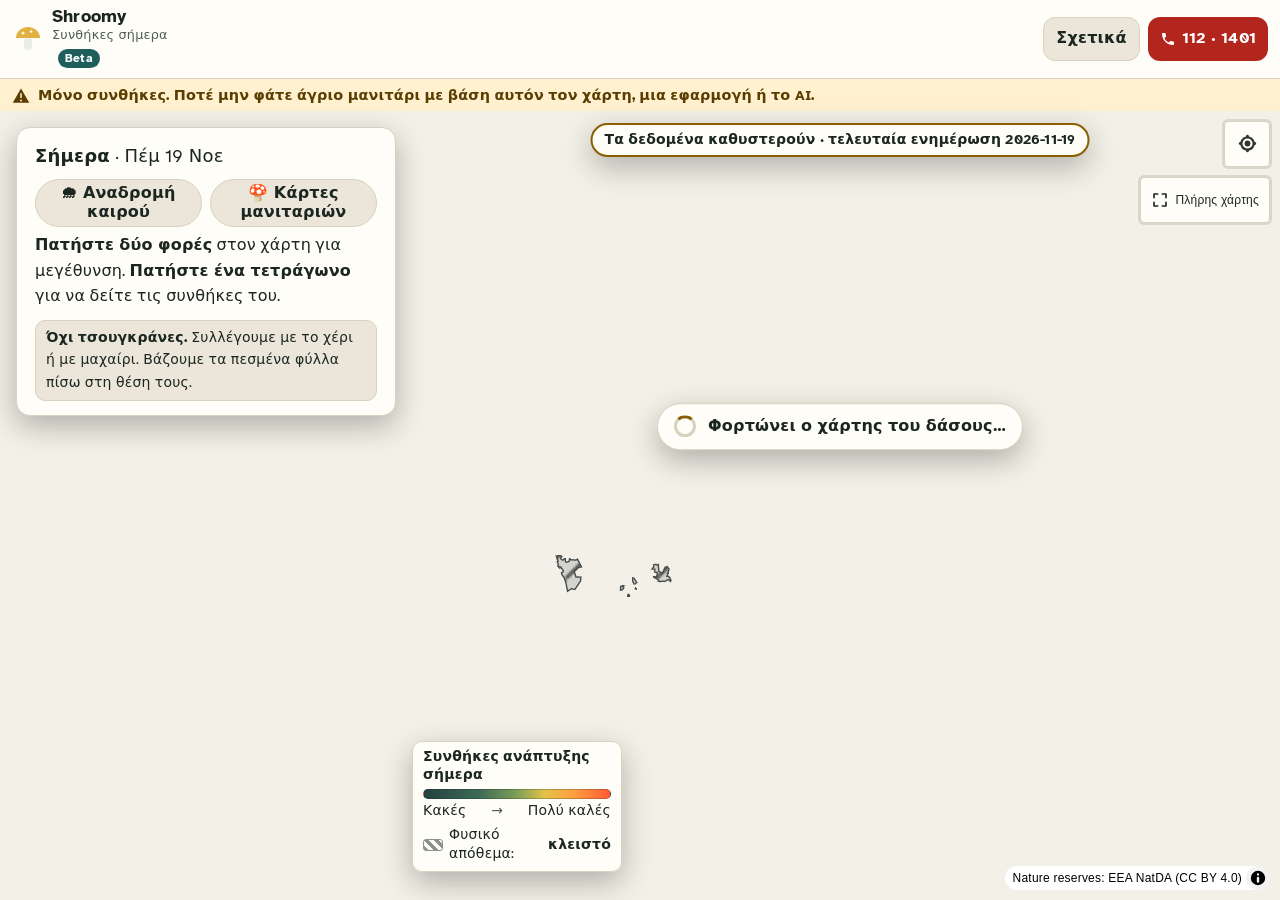
==== commit 3d9c41ab: "Shroomy in Greek: Greek names first, proofread fixes Co-Authored-By: Claude Fable 5.2 <noreply@anthr" ====
--- a/index.html
+++ b/index.html
@@ -1,6 +1,6 @@
 <!doctype html> <html lang="el"> <head>
-  <meta name="robots" content="noindex, nofollow" /> <meta charset="utf-8" /> <meta name="viewport" content="width=device-width, initial-scale=1, viewport-fit=cover" /> <meta name="theme-color" content="#14211b" /> <meta name="description" content="Οι σημερινές συνθήκες ανάπτυξης για τα άγρια μανιτάρια στα δάση της Κύπρου. Μόνο συνθήκες. Ποτέ μην φάτε άγριο μανιτάρι με βάση αυτόν τον χάρτη, μια εφαρμογή ή το AI." /> <meta property="og:title" content="Shroomy" /> <meta property="og:description" content="Οι σημερινές συνθήκες ανάπτυξης για τα άγρια μανιτάρια στα δάση της Κύπρου. Μόνο συνθήκες." /> <title>Shroomy · συνθήκες ανάπτυξης μανιταριών στην Κύπρο</title> <link rel="icon" href="data:image/svg+xml,%3Csvg xmlns='http://www.w3.org/2000/svg' viewBox='0 0 32 32'%3E%3Cpath d='M4 15c0-6 5-11 12-11s12 5 12 11z' fill='%23e0b040'/%3E%3Crect x='12' y='15' width='8' height='12' rx='3' fill='%23e9efe6'/%3E%3C/svg%3E" />   <script type="module" crossorigin src="./assets/main-CvuHxYIg.js"></script>
-   <link rel="modulepreload" crossorigin href="./assets/count-D2A7DU5g.js">
-   <link rel="stylesheet" crossorigin href="./assets/count-Csh4odJz.css">
+  <meta name="robots" content="noindex, nofollow" /> <meta charset="utf-8" /> <meta name="viewport" content="width=device-width, initial-scale=1, viewport-fit=cover" /> <meta name="theme-color" content="#14211b" /> <meta name="description" content="Οι σημερινές συνθήκες ανάπτυξης για τα άγρια μανιτάρια στα δάση της Κύπρου. Μόνο συνθήκες. Ποτέ μην φάτε άγριο μανιτάρι με βάση αυτόν τον χάρτη, μια εφαρμογή ή το AI." /> <meta property="og:title" content="Shroomy" /> <meta property="og:description" content="Οι σημερινές συνθήκες ανάπτυξης για τα άγρια μανιτάρια στα δάση της Κύπρου. Μόνο συνθήκες." /> <title>Shroomy · συνθήκες ανάπτυξης μανιταριών στην Κύπρο</title> <link rel="icon" href="data:image/svg+xml,%3Csvg xmlns='http://www.w3.org/2000/svg' viewBox='0 0 32 32'%3E%3Cpath d='M4 15c0-6 5-11 12-11s12 5 12 11z' fill='%23e0b040'/%3E%3Crect x='12' y='15' width='8' height='12' rx='3' fill='%23e9efe6'/%3E%3C/svg%3E" />   <script type="module" crossorigin src="./assets/main-4MnCtny_.js"></script>
+   <link rel="modulepreload" crossorigin href="./assets/count-RxgXMnB2.js">
+   <link rel="stylesheet" crossorigin href="./assets/count-C1zTn5Wz.css">
    <link rel="stylesheet" crossorigin href="./assets/main-DDSyw2Ic.css">
- </head> <body> <div class="app"> <header class="topbar"> <a class="brand" href="./" aria-label="Shroomy, αρχική" data-tip="Φόρτωση του χάρτη ξανά."> <svg width="32" height="32" viewBox="0 0 32 32" aria-hidden="true"> <path d="M4 15c0-6 5-11 12-11s12 5 12 11z" fill="#e0b040" /> <circle cx="11" cy="10" r="1.6" fill="#fff6dc" /><circle cx="19" cy="8.5" r="1.3" fill="#fff6dc" /> <rect x="12" y="15" width="8" height="12" rx="3" fill="#e9efe6" /> </svg> <span class="brand-text"> <span class="brand-name">Shroomy</span> <span class="brand-sub">Συνθήκες σήμερα</span> </span> </a> <a class="about-link" href="about.html" data-tip="Τι δείχνει αυτός ο χάρτης, από πού είναι τα δεδομένα και ποια είναι τα όριά του.">Σχετικά</a> <button class="sos" type="button" data-emergency aria-haspopup="dialog" aria-label="Έκτακτη ανάγκη δηλητηρίασης: 112 και 1401" data-tip="Βοήθεια για δηλητηρίαση από μανιτάρια: καλέστε 112 (ασθενοφόρο) ή το Κέντρο Δηλητηριάσεων Κύπρου 1401. Μην περιμένετε συμπτώματα."> <svg width="16" height="16" viewBox="0 0 24 24" aria-hidden="true"><path fill="currentColor" d="M6.6 10.8a15.1 15.1 0 0 0 6.6 6.6l2.2-2.2c.3-.3.7-.4 1-.2 1.1.4 2.3.6 3.6.6.6 0 1 .4 1 1V20c0 .6-.4 1-1 1A17 17 0 0 1 3 4c0-.6.4-1 1-1h3.5c.6 0 1 .4 1 1 0 1.2.2 2.4.6 3.6.1.3 0 .7-.2 1z"/></svg> <span>112 · 1401</span> </button> </header> <div class="safety" role="note"> <svg width="18" height="18" viewBox="0 0 24 24" aria-hidden="true"><path fill="currentColor" d="M12 2 1 21h22L12 2Zm0 6c.6 0 1 .4 1 1v5a1 1 0 1 1-2 0V9c0-.6.4-1 1-1Zm0 11.2a1.3 1.3 0 1 1 0-2.6 1.3 1.3 0 0 1 0 2.6Z"/></svg> <span>Μόνο συνθήκες. Ποτέ μην φάτε άγριο μανιτάρι με βάση αυτόν τον χάρτη, μια εφαρμογή ή το AI.</span> </div> <main class="stage"> <div id="map" role="region" aria-label="Χάρτης των σημερινών συνθηκών ανάπτυξης στην Κύπρο"></div> <div id="loading" class="loading" role="status"><span class="spinner" aria-hidden="true"></span> <span id="loading-text">Φορτώνει ο χάρτης του δάσους…</span></div> <div id="delayed" class="delayed" role="status" hidden></div> <div id="map-legend" class="map-legend" role="img" tabindex="0"></div> <section id="sheet" class="sheet" aria-label="Σήμερα και το τετράγωνο που πατήσατε"></section> </main> </div>  </body> </html> + </head> <body> <div class="app"> <header class="topbar"> <a class="brand" href="./" aria-label="Shroomy, αρχική" data-tip="Φόρτωση του χάρτη ξανά."> <svg width="32" height="32" viewBox="0 0 32 32" aria-hidden="true"> <path d="M4 15c0-6 5-11 12-11s12 5 12 11z" fill="#e0b040" /> <circle cx="11" cy="10" r="1.6" fill="#fff6dc" /><circle cx="19" cy="8.5" r="1.3" fill="#fff6dc" /> <rect x="12" y="15" width="8" height="12" rx="3" fill="#e9efe6" /> </svg> <span class="brand-text"> <span class="brand-name">Shroomy</span> <span class="brand-sub">Συνθήκες σήμερα</span> </span> </a> <a class="about-link" href="about.html" data-tip="Τι δείχνει αυτός ο χάρτης, από πού προέρχονται τα δεδομένα και ποια είναι τα όριά του.">Σχετικά</a> <button class="sos" type="button" data-emergency aria-haspopup="dialog" aria-label="Έκτακτη ανάγκη δηλητηρίασης: 112 και 1401" data-tip="Βοήθεια για δηλητηρίαση από μανιτάρια: καλέστε το 112 (ασθενοφόρο) ή το Κέντρο Δηλητηριάσεων Κύπρου 1401. Μην περιμένετε συμπτώματα."> <svg width="16" height="16" viewBox="0 0 24 24" aria-hidden="true"><path fill="currentColor" d="M6.6 10.8a15.1 15.1 0 0 0 6.6 6.6l2.2-2.2c.3-.3.7-.4 1-.2 1.1.4 2.3.6 3.6.6.6 0 1 .4 1 1V20c0 .6-.4 1-1 1A17 17 0 0 1 3 4c0-.6.4-1 1-1h3.5c.6 0 1 .4 1 1 0 1.2.2 2.4.6 3.6.1.3 0 .7-.2 1z"/></svg> <span>112 · 1401</span> </button> </header> <div class="safety" role="note"> <svg width="18" height="18" viewBox="0 0 24 24" aria-hidden="true"><path fill="currentColor" d="M12 2 1 21h22L12 2Zm0 6c.6 0 1 .4 1 1v5a1 1 0 1 1-2 0V9c0-.6.4-1 1-1Zm0 11.2a1.3 1.3 0 1 1 0-2.6 1.3 1.3 0 0 1 0 2.6Z"/></svg> <span>Μόνο συνθήκες. Ποτέ μην φάτε άγριο μανιτάρι με βάση αυτόν τον χάρτη, μια εφαρμογή ή το AI.</span> </div> <main class="stage"> <div id="map" role="region" aria-label="Χάρτης των σημερινών συνθηκών ανάπτυξης στην Κύπρο"></div> <div id="loading" class="loading" role="status"><span class="spinner" aria-hidden="true"></span> <span id="loading-text">Φορτώνει ο χάρτης του δάσους…</span></div> <div id="delayed" class="delayed" role="status" hidden></div> <div id="map-legend" class="map-legend" role="img" tabindex="0"></div> <section id="sheet" class="sheet" aria-label="Σήμερα και το τετράγωνο που πατήσατε"></section> </main> </div>  </body> </html> 
--- a/assets/count-C1zTn5Wz.css
+++ b/assets/count-C1zTn5Wz.css
@@ -0,0 +1 @@
+@font-face{font-family:Atkinson Hyperlegible;font-style:normal;font-display:swap;font-weight:400;src:url(./atkinson-hyperlegible-latin-ext-400-normal-DRk46D-x.woff2)format("woff2"),url(./atkinson-hyperlegible-latin-ext-400-normal-Bbz-b3yf.woff)format("woff");unicode-range:U+100-2BA,U+2BD-2C5,U+2C7-2CC,U+2CE-2D7,U+2DD-2FF,U+304,U+308,U+329,U+1D00-1DBF,U+1E00-1E9F,U+1EF2-1EFF,U+2020,U+20A0-20AB,U+20AD-20C0,U+2113,U+2C60-2C7F,U+A720-A7FF}@font-face{font-family:Atkinson Hyperlegible;font-style:normal;font-display:swap;font-weight:400;src:url(./atkinson-hyperlegible-latin-400-normal-BrHNak5F.woff2)format("woff2"),url(./atkinson-hyperlegible-latin-400-normal-BbWidj28.woff)format("woff");unicode-range:U+??,U+131,U+152-153,U+2BB-2BC,U+2C6,U+2DA,U+2DC,U+304,U+308,U+329,U+2000-206F,U+20AC,U+2122,U+2191,U+2193,U+2212,U+2215,U+FEFF,U+FFFD}@font-face{font-family:Atkinson Hyperlegible;font-style:normal;font-display:swap;font-weight:700;src:url(./atkinson-hyperlegible-latin-ext-700-normal-BoVPHkS0.woff2)format("woff2"),url(./atkinson-hyperlegible-latin-ext-700-normal-CKkU2Dpt.woff)format("woff");unicode-range:U+100-2BA,U+2BD-2C5,U+2C7-2CC,U+2CE-2D7,U+2DD-2FF,U+304,U+308,U+329,U+1D00-1DBF,U+1E00-1E9F,U+1EF2-1EFF,U+2020,U+20A0-20AB,U+20AD-20C0,U+2113,U+2C60-2C7F,U+A720-A7FF}@font-face{font-family:Atkinson Hyperlegible;font-style:normal;font-display:swap;font-weight:700;src:url(./atkinson-hyperlegible-latin-700-normal-GZI4o3u0.woff2)format("woff2"),url(./atkinson-hyperlegible-latin-700-normal-BK6Glc0m.woff)format("woff");unicode-range:U+??,U+131,U+152-153,U+2BB-2BC,U+2C6,U+2DA,U+2DC,U+304,U+308,U+329,U+2000-206F,U+20AC,U+2122,U+2191,U+2193,U+2212,U+2215,U+FEFF,U+FFFD}@font-face{font-family:Plain Digits;font-weight:400;unicode-range:U+30-39;src:local(Helvetica Neue),local(HelveticaNeue),local(Arial),local(ArialMT),local(Roboto),local(Roboto-Regular),local(Segoe UI),local(SegoeUI)}@font-face{font-family:Plain Digits;font-weight:700;unicode-range:U+30-39;src:local(Helvetica Neue Bold),local(HelveticaNeue-Bold),local(Arial Bold),local(Arial-BoldMT),local(Roboto Bold),local(Roboto-Bold),local(Segoe UI Bold),local(SegoeUI-Bold)}:root{--font:"Plain Digits", "Atkinson Hyperlegible", system-ui, -apple-system, "Segoe UI", sans-serif;--fs-0:.875rem;--fs-1:1rem;--fs-2:1.125rem;--fs-3:1.375rem;--fs-4:1.75rem;--lh:1.6;--track:.012em;--radius:14px;--radius-s:10px;--gap:12px;--tap:48px;--shadow:0 10px 30px #00000047;--bg:#f3f0e7;--surface:#fffdf8;--surface-2:#ebe6d9;--line:#d8d1c0;--ink:#1b2620;--ink-soft:#4f5f55;--accent:#8a5d00;--accent-ink:#fff;--safety-bg:#fff1cf;--safety-ink:#5a3d00;--sos-bg:#b3261e;--sos-ink:#fff;--closed:#8c928f;--focus:#1c6dd0}:root[data-theme=dark]{--bg:#0c1612;--surface:#14211b;--surface-2:#1d2d25;--line:#2c3d34;--ink:#e9efe6;--ink-soft:#a9b8ad;--accent:#e0b040;--accent-ink:#1a1405;--safety-bg:#3a2f12;--safety-ink:#f6dfa6;--sos-bg:#e5483b;--sos-ink:#fff;--closed:#8c928f;--focus:#8cc4ff;--shadow:0 10px 30px #00000080}@media (prefers-color-scheme:dark){:root:not([data-theme=light]){--bg:#0c1612;--surface:#14211b;--surface-2:#1d2d25;--line:#2c3d34;--ink:#e9efe6;--ink-soft:#a9b8ad;--accent:#e0b040;--accent-ink:#1a1405;--safety-bg:#3a2f12;--safety-ink:#f6dfa6;--sos-bg:#e5483b;--sos-ink:#fff;--focus:#8cc4ff;--shadow:0 10px 30px #00000080}}*{box-sizing:border-box}html,body{height:100%;margin:0}body{background:var(--bg);color:var(--ink);font-family:var(--font);font-size:var(--fs-2);line-height:var(--lh);letter-spacing:var(--track);text-align:left;-webkit-font-smoothing:antialiased}button{font:inherit;color:inherit;letter-spacing:inherit}:focus-visible{outline:3px solid var(--focus);outline-offset:2px;border-radius:6px}a{color:var(--accent)}.muted{color:var(--ink-soft)}.small{font-size:var(--fs-0)!important}.app{grid-template-rows:auto auto 1fr;grid-template-columns:minmax(0,1fr);height:100dvh;display:grid;overflow:hidden}.topbar{background:var(--surface);border-bottom:1px solid var(--line);align-items:center;gap:8px;min-height:56px;padding:6px 12px;display:flex}.brand{min-width:0;color:inherit;flex:1;align-items:center;gap:8px;text-decoration:none;display:flex}.brand svg{flex:none}.brand-text{min-width:0;overflow:hidden}.brand-name,.brand-sub{white-space:nowrap;text-overflow:ellipsis;line-height:1.2;display:block;overflow:hidden}.brand-name{font-weight:700;font-size:var(--fs-2)}.brand-sub{color:var(--ink-soft);font-size:.8rem}.about-link{border:1px solid var(--line);background:var(--surface-2);min-height:44px;color:var(--ink);font-size:var(--fs-1);border-radius:12px;flex:none;align-items:center;padding:0 12px;font-weight:700;text-decoration:none;display:inline-flex}.sos{cursor:pointer;background:var(--sos-bg);height:44px;color:var(--sos-ink);font-weight:700;font-size:var(--fs-1);white-space:nowrap;border:0;border-radius:12px;flex:none;align-items:center;gap:6px;padding:0 12px;display:inline-flex}.safety{background:var(--safety-bg);color:var(--safety-ink);align-items:flex-start;gap:8px;padding:6px 12px;font-size:.9rem;font-weight:700;line-height:1.4;display:flex}.safety svg{flex:none;margin-top:2px}.safety a{color:inherit}.ver-badge{color:#fff;vertical-align:middle;white-space:nowrap;background:#1f5f5b;border-radius:999px;margin-left:6px;padding:0 7px;font-size:.72rem;font-weight:700;line-height:1.6;display:inline-block}.stage{min-height:0;position:relative}#map{position:absolute;inset:0}.maplibregl-ctrl-group{border:1px solid var(--line);background:var(--surface)!important}.maplibregl-ctrl-group button{width:44px!important;height:44px!important}:root[data-theme=dark] .maplibregl-ctrl-icon{filter:invert()}.maplibregl-ctrl-attrib{font-size:12px}.map-legend{z-index:2;background:color-mix(in srgb, var(--surface) 94%, transparent);border:1px solid var(--line);border-radius:var(--radius-s);width:176px;box-shadow:var(--shadow);font-size:var(--fs-0);cursor:help;padding:6px 10px 7px;line-height:1.35;position:absolute;top:8px;left:8px}.ml-title{margin-bottom:4px;font-weight:700}.ml-bar{border:1px solid color-mix(in srgb, var(--ink) 25%, transparent);border-radius:6px;height:10px}.ml-scale{justify-content:space-between;gap:6px;margin-top:3px;display:flex}.ml-scale span:nth-child(2){color:var(--ink-soft)}.ml-closed{align-items:center;gap:6px;margin-top:5px;display:flex}.swatch-closed{border:1.5px solid var(--closed);background:repeating-linear-gradient(45deg, var(--closed) 0 3px, transparent 3px 7px);border-radius:3px;flex:none;width:20px;height:12px}.delayed{z-index:3;left:50%;bottom:calc(var(--sheet-h,140px) + 8px);background:var(--surface);border:2px solid var(--accent);box-shadow:var(--shadow);font-size:var(--fs-0);white-space:nowrap;border-radius:999px;padding:4px 12px;font-weight:700;position:absolute;transform:translate(-50%)}.pick-pin{pointer-events:none;border:3px solid var(--ink);background:color-mix(in srgb, var(--accent) 70%, transparent);width:22px;height:22px;box-shadow:0 0 0 3px var(--bg), var(--shadow);border-radius:50%}.loading{z-index:5;background:var(--surface);border:1px solid var(--line);width:max-content;max-width:calc(100vw - 32px);box-shadow:var(--shadow);font-size:var(--fs-1);border-radius:999px;align-items:center;gap:12px;padding:10px 16px;font-weight:700;transition:opacity .35s;display:flex;position:absolute;top:40%;left:50%;transform:translate(-50%,-50%)}.loading.done{opacity:0}.loading.failed{border:2px solid var(--sos-bg);border-radius:16px}.loading.failed .spinner,.loading[hidden]{display:none}.spinner{border:3px solid var(--line);border-top-color:var(--accent);border-radius:50%;flex:none;width:22px;height:22px;animation:.9s linear infinite spin}@keyframes spin{to{transform:rotate(360deg)}}@media (prefers-reduced-motion:reduce){.spinner{animation-duration:2.5s}.loading{transition:none}}@media (width<=899px){.maplibregl-ctrl-bottom-right,.maplibregl-ctrl-bottom-left{bottom:min(var(--sheet-h,140px), 60vh);z-index:3}}.sheet{z-index:4;background:var(--surface);border-top:1px solid var(--line);max-height:62%;box-shadow:var(--shadow);padding:10px 16px calc(12px + env(safe-area-inset-bottom));border-radius:18px 18px 0 0;position:absolute;bottom:0;left:0;right:0;overflow-y:auto}.sheet p{font-size:var(--fs-1);margin:6px 0 0}.panel-h{font-size:var(--fs-1);margin:4px 0 6px}.start-row{justify-content:space-between;align-items:center;gap:10px;display:flex}.start-row .today{font-size:var(--fs-2);margin:0}.chip-btn,.back-btn{border:1px solid var(--line);cursor:pointer;background:var(--surface-2);min-height:44px;color:var(--ink);font-size:var(--fs-1);white-space:nowrap;border-radius:999px;padding:0 14px;font-weight:700}.back-btn{text-align:left;border-radius:12px;align-items:center;gap:10px;width:100%;display:flex}.back-arrow{color:var(--accent);margin-top:-.12em;font-size:1.7em;font-weight:700;line-height:1}.chip-btn:hover,.back-btn:hover{border-color:var(--accent)}.hint{color:var(--ink)}.no-rakes{background:var(--surface-2);border:1px solid var(--line);cursor:help;border-radius:10px;padding:6px 10px;font-size:var(--fs-0)!important;margin-top:10px!important}.primary-btn{cursor:pointer;background:var(--accent);min-height:44px;color:var(--accent-ink);font-weight:700;font-size:var(--fs-1);border:0;border-radius:12px;padding:0 16px}@media (width>=900px){.sheet{border-radius:var(--radius);border:1px solid var(--line);width:380px;max-height:calc(100% - 32px);padding:14px 18px;inset:16px auto auto 16px}.map-legend{width:210px;top:auto;bottom:28px;left:412px}.delayed{top:12px;bottom:auto;left:calc(50% + 200px)}.loading{left:calc(50% + 200px)}}.card-bar{justify-content:space-between;align-items:center;gap:8px;margin:-2px 0 6px;display:flex}.card-x{border:1px solid var(--line);background:var(--surface-2);cursor:pointer;border-radius:10px;min-width:44px;min-height:44px;font-size:1.15rem;line-height:1}.card-x:hover{border-color:var(--accent)}.rating{text-align:left;cursor:pointer;border:1px solid var(--line);background:var(--surface-2);border-radius:14px;align-items:center;gap:12px;width:100%;padding:10px 12px;display:flex}.rating:hover{border-color:var(--accent)}.rating-swatch{width:18px;height:40px;box-shadow:0 0 0 1.5px color-mix(in srgb, var(--ink) 30%, transparent);border-radius:6px;flex:none}.rating-text{flex:1;min-width:0;display:grid}.rating-word{font-size:var(--fs-4);font-weight:700;line-height:1.15}.rating-sub{font-size:var(--fs-0);color:var(--ink-soft)}.rating-more{color:var(--ink-soft);flex:none;font-size:1.1rem}.rating-none{font-size:var(--fs-3)!important}.why{border:1px solid var(--line);border-radius:12px;margin-top:8px;padding:8px 12px 10px}.why[hidden]{display:none}.why-list{gap:8px;margin:8px 0 0;padding:0;list-style:none;display:grid}.why-top{font-size:var(--fs-0);justify-content:space-between;gap:8px;display:flex}.why-bar{background:var(--surface);border:1px solid var(--line);border-radius:4px;height:8px;overflow:hidden}.why-bar i{border-radius:4px;height:100%;display:block}.why-val{font-size:var(--fs-0);color:var(--ink-soft)}.card-h{font-size:var(--fs-1);margin:14px 0 4px}.sp-list{font-size:var(--fs-1);gap:4px;margin:0;padding:0;list-style:none;display:grid}.sp-list i{font-weight:700}.facts{font-size:var(--fs-1);gap:4px;margin:12px 0 0;padding:0;list-style:none;display:grid}.maps-link{margin:12px 0 0}.maps-btns{grid-template-columns:minmax(0,1fr) minmax(0,1fr);align-items:stretch;gap:8px;display:grid}.maps-btn{border:1px solid var(--line);background:var(--surface-2);min-height:56px;color:var(--ink);font:inherit;font-size:var(--fs-1);text-align:center;cursor:pointer;border-radius:12px;justify-content:center;align-items:center;gap:8px;padding:4px 8px;font-weight:700;line-height:1.2;text-decoration:none;display:inline-flex}.maps-btn.primary{background:var(--accent);border-color:var(--accent);color:var(--accent-ink);flex-direction:column;gap:0}.maps-btn:hover{filter:brightness(1.06)}.maps-main{align-items:center;gap:8px;display:inline-flex}.maps-warn{opacity:.9;font-size:.78rem;font-weight:700}.maps-note{margin:6px 0 0!important}.maps-copy{border:1px solid var(--accent);background:var(--surface);width:100%;min-height:40px;color:var(--ink);font:inherit;font-size:var(--fs-0);border-radius:10px;margin-top:8px;padding:0 10px}@media (width<=340px){.maps-btns{grid-template-columns:1fr}}.clock{border:1px solid var(--line);background:var(--surface-2);border-radius:10px;padding:8px 10px;margin-top:12px!important}.clock.open{border-color:var(--accent)}.why-row,.facts li,.clock,.map-legend{cursor:help}.replay{margin-top:10px}.replay-row{font-size:var(--fs-1);align-items:center;gap:12px;display:flex}#replay-date{white-space:nowrap;text-overflow:ellipsis;flex:1;min-width:0;line-height:1.35;overflow:hidden}.replay-avg{display:block}.seg{background:var(--surface-2);border:1px solid var(--line);border-radius:14px;gap:4px;margin:2px 0 12px;padding:4px;display:flex}.seg button{min-width:0;min-height:44px;color:var(--ink);font:inherit;font-size:var(--fs-1);cursor:pointer;white-space:nowrap;background:0 0;border:0;border-radius:10px;flex:auto;padding:6px 4px;font-weight:600}.seg button[aria-pressed=true]{background:var(--accent);color:var(--accent-ink)}.seg button:focus-visible{outline:2px solid var(--focus);outline-offset:2px}.scrub{--at:0%;cursor:grab;touch-action:none;-webkit-user-select:none;user-select:none;-webkit-tap-highlight-color:transparent;border-radius:10px;margin-top:8px;padding:6px 0 2px;position:relative}.scrub.drag{cursor:grabbing}.scrub:focus-visible{outline:2px solid var(--focus);outline-offset:4px}.tl{pointer-events:none;align-items:flex-end;gap:2px;height:48px;display:flex}.tl i{opacity:.6;background:#4f97d1;border-radius:2px 2px 0 0;flex:1}.tl i.now{opacity:1;box-shadow:0 0 0 2px var(--ink)}.scrub-track{background:var(--line);pointer-events:none;border-radius:3px;height:6px;margin:16px 0 14px;position:relative}.scrub-fill{width:var(--at);background:var(--accent);border-radius:3px;position:absolute;inset:0 auto 0 0}.scrub-knob{top:50%;left:var(--at);background:var(--accent);border:3px solid var(--surface);border-radius:50%;width:26px;height:26px;margin:-13px 0 0 -13px;transition:transform .12s;position:absolute;box-shadow:0 1px 4px #00000073}.scrub.drag .scrub-knob{transform:scale(1.25)}.scrub:before{content:"";left:var(--at);background:var(--ink);opacity:.35;pointer-events:none;width:2px;height:64px;margin-left:-1px;position:absolute;top:6px}.scrub-ends{font-size:var(--fs-0,12px);color:var(--ink-soft);pointer-events:none;justify-content:space-between;display:flex}@media (prefers-reduced-motion:reduce){.scrub-knob{transition:none}}dialog.emergency{background:var(--surface);width:min(560px,100vw - 32px);max-height:calc(100dvh - 32px);color:var(--ink);box-shadow:var(--shadow);border:0;border-radius:18px;padding:0;overflow:auto}dialog.emergency::backdrop{background:#0009}.em-head{background:var(--sos-bg);color:var(--sos-ink);padding:16px 20px}.em-head h2{font-size:var(--fs-4);margin:0;line-height:1.2}.em-body{padding:16px 20px 20px}.call{background:var(--sos-bg);min-height:64px;color:var(--sos-ink);font-weight:700;font-size:var(--fs-3);border-radius:14px;justify-content:space-between;align-items:center;gap:12px;margin-bottom:10px;padding:10px 16px;text-decoration:none;display:flex}.call.secondary{background:var(--surface-2);color:var(--ink);border:2px solid var(--sos-bg)}.call small{font-size:var(--fs-1);font-weight:400;display:block}.em-body ul{margin:12px 0;padding-left:1.2em}.em-body li{margin:6px 0}.em-close{border:1px solid var(--line);background:var(--surface-2);cursor:pointer;border-radius:12px;width:100%;min-height:48px;margin-top:8px;font-weight:700}dialog.agree::backdrop{-webkit-backdrop-filter:blur(3px);backdrop-filter:blur(3px);background:#000000c7}.agree .em-head h2{align-items:center;gap:8px;display:flex}.agree .em-body{padding-bottom:0}.agree .em-body ul{margin:0 0 8px}.agree .em-body li{margin:6px 0}.agree-foot{background:var(--surface);padding:8px 0 14px;position:sticky;bottom:0}.agree-foot:before{content:"";background:linear-gradient(to bottom, transparent, var(--surface));pointer-events:none;height:18px;position:absolute;top:-18px;left:0;right:0}dialog.agree{max-height:calc(100dvh - 16px)}.agree .em-head{padding:14px 20px}.agree-numbers{font-size:var(--fs-0);text-align:center;background:var(--safety-bg);color:var(--safety-ink);border-radius:12px;margin:0 0 8px;padding:6px 12px;font-weight:700}.agree-numbers a{color:inherit}.agree-yes{cursor:pointer;background:var(--accent);width:100%;min-height:56px;color:var(--accent-ink);font:inherit;font-weight:700;font-size:var(--fs-2);border:0;border-radius:14px}.agree-note{font-size:var(--fs-0);color:var(--ink-soft);margin:10px 0 0}dialog.agree.short{width:min(420px,100vw - 24px)}dialog.agree.short::backdrop{-webkit-backdrop-filter:none;backdrop-filter:none;background:#0000008c}.agree.short .em-body{padding:18px 20px 16px}.agree-short-title{font-size:var(--fs-3);color:var(--safety-ink);align-items:center;gap:8px;margin:0 0 6px;line-height:1.2;display:flex}.agree-short-line{margin:0 0 14px}.agree.short .agree-yes{min-height:64px;font-size:var(--fs-3)}.agree-more{font:inherit;color:inherit;cursor:pointer;background:0 0;border:0;padding:0;text-decoration:underline}.agree-note a{color:inherit}@media (width<=899px){dialog.agree.short{margin-bottom:max(16px, env(safe-area-inset-bottom))}}.tip{z-index:1000;background:var(--ink);max-width:min(300px,100vw - 16px);color:var(--bg);font-size:var(--fs-1);box-shadow:var(--shadow);pointer-events:none;opacity:0;border-radius:10px;padding:8px 12px;font-weight:400;line-height:1.45;transition:opacity .12s;position:fixed}.tip.on{opacity:1}.tip[hidden]{display:none}.tip:after{content:"";left:var(--arrow-x,50%);border:6px solid #0000;border-bottom:0;border-top-color:var(--ink);position:absolute;bottom:-6px;transform:translate(-50%)}.tip.below:after{border:6px solid #0000;border-top:0;border-bottom-color:var(--ink);top:-6px;bottom:auto}[data-tip]{-webkit-touch-callout:none}@media (prefers-reduced-motion:reduce){.tip{transition:none}}.page{max-width:720px;margin:0 auto;padding:20px 16px 64px}.page h1{font-size:var(--fs-4);margin:8px 0 12px;line-height:1.25}.page h2{font-size:var(--fs-3);margin:28px 0 6px}.page p,.page li{max-width:64ch}.page li{margin:6px 0}.page .card{background:var(--surface);border:1px solid var(--line);border-radius:var(--radius);margin:10px 0;padding:12px 16px}.page .card p{margin:4px 0}.page .credits{font-size:var(--fs-1);padding-left:1.2em}.page .tag{font-size:var(--fs-0);color:var(--ink-soft)}.about-top{z-index:2;position:sticky;top:0}@media (width<=899px){.stage:has(.sheet[data-view=card]) .map-legend{display:none}}@media (width<=420px){.topbar{gap:6px;padding:6px 8px 6px 10px}.brand{gap:6px}.about-link{padding:0 10px;font-size:.95rem}.sos{gap:4px;padding:0 10px;font-size:.95rem}.sos svg{width:14px;height:14px}}.start-btns{flex-wrap:wrap;gap:8px;margin-top:8px;display:flex}.start-btns .chip-btn{flex:auto}.sp-open{text-align:left;cursor:pointer;border:1px solid var(--line);background:var(--surface-2);width:100%;min-height:48px;font-size:var(--fs-1);border-radius:12px;justify-content:space-between;align-items:center;gap:8px;padding:6px 12px;display:flex}.sp-open:hover{border-color:var(--accent)}.sp-open-go{color:var(--ink-soft);flex:none;font-size:1.4rem}.page details{margin:8px 0}.page summary{cursor:pointer;align-items:center;min-height:44px;font-weight:700;display:flex}.ml-note{color:var(--ink-soft);margin-top:3px}.card-bar{z-index:2;background:var(--surface);border-bottom:1px solid var(--line);margin:-10px -16px 6px;padding:8px 16px 6px;position:sticky;top:-10px}@media (width>=900px){.card-bar{margin:-14px -18px 8px;padding:10px 18px 8px;top:-14px}}.sp-list{gap:8px}.sp-open{justify-content:flex-start;gap:12px;min-height:64px;padding:6px 10px 6px 6px}.sp-thumb{object-fit:cover;background:var(--line);border-radius:10px;flex:none;width:52px;height:52px}.sp-name{flex:1;min-width:0;line-height:1.3;display:grid}.sp-name i{font-weight:700;font-size:var(--fs-1)}.sp-common{font-size:var(--fs-0);color:var(--ink-soft)}@media (width<=420px){.topbar{gap:6px;padding:6px 8px}.brand{gap:6px}.brand svg{width:26px;height:26px}.brand-name{font-size:1.05rem}.app .brand-sub{display:none}.app .ver-badge{margin-left:0}.about-link,.sos{padding:0 10px}.map-legend{width:156px;padding:5px 8px 6px}}:lang(el) .start-btns .chip-btn{white-space:normal;flex:1 1 0;padding:4px 10px;line-height:1.2}@media (width<=899px){:lang(el) .map-legend{width:218px}:lang(el) .ml-closed{white-space:nowrap;font-size:13px}:root.full-map:lang(el) .map-legend{width:176px}}@media (width<=480px){:lang(el) .replay-avg{font-size:var(--fs-0)}:lang(el) .safety{font-size:.8rem}}:lang(el) .sp-name{font-weight:700;font-size:var(--fs-1)}:lang(el) .sp-name .sp-common{font-weight:400}:lang(el) .sp-name .sp-common i{font-weight:400;font-size:inherit}.sc{--toxic:#a8580a}:root[data-theme=dark] .sc{--toxic:#f0a24f}@media (prefers-color-scheme:dark){:root:not([data-theme=light]) .sc{--toxic:#f0a24f}}dialog.species-dlg.sc{background:var(--bg);width:min(720px,100vw - 24px);max-width:none;height:min(900px,100dvh - 24px);max-height:none;color:var(--ink);box-shadow:var(--shadow);border:0;border-radius:20px;padding:0;overflow:hidden}dialog.species-dlg.sc[open]{display:block}dialog.species-dlg.sc::backdrop{background:#0009}@media (width<=899px){dialog.species-dlg.sc{border-radius:0;width:100vw;height:100dvh;margin:0}}.sc .ic{flex:none;display:block}.sc-main{flex-direction:column;height:100%;min-height:0;display:flex}.sc-soft{color:var(--ink-soft)}.sc-head{background:var(--surface);border-bottom:1px solid var(--line);align-items:center;gap:8px;padding:8px 12px;display:flex}.sc-title{min-width:0;font-size:var(--fs-2);overflow-wrap:anywhere;flex:1;margin:0;line-height:1.2}.sc-title span{font-size:var(--fs-0);color:var(--ink-soft);font-weight:400;display:block}.sc-round{width:var(--tap);height:var(--tap);border:1px solid var(--line);background:var(--surface-2);color:var(--ink);cursor:pointer;border-radius:50%;flex:none;place-items:center;padding:0;display:inline-grid}.sc-safety{background:var(--safety-bg);color:var(--safety-ink);font-weight:700;font-size:var(--fs-0);align-items:flex-start;gap:8px;padding:8px 14px;line-height:1.4;display:flex}.sc-safety svg{flex:none;width:18px;height:18px;margin-top:1px}.sc-body{overscroll-behavior:contain;flex:1;min-height:0;overflow-y:auto}.sc-page{max-width:680px;font-size:var(--fs-1);margin:0 auto;padding:16px 16px 32px}.sc-h{font-size:var(--fs-3);align-items:center;gap:8px;margin:26px 0 10px;line-height:1.25;display:flex}.sc-h .ic{color:var(--accent)}.sc-h.danger{color:var(--sos-bg);margin-top:0}.sc-h.danger svg{flex:none;width:24px;height:24px}.sc-danger-btn{text-align:left;cursor:pointer;border:2px solid var(--sos-bg);background:var(--surface);width:100%;color:var(--ink);border-radius:16px;align-items:center;gap:12px;padding:10px 12px;display:flex}.sc-danger-ph{flex:none;display:flex}.sc-danger-ph img{object-fit:cover;border:3px solid var(--surface);background:var(--line);border-radius:50%;width:48px;height:48px;margin-left:-14px}.sc-danger-ph img:first-child{margin-left:0}.sc-danger-text{min-width:0;color:var(--ink-soft);flex:1;gap:2px;display:grid}.sc-danger-text b{color:var(--sos-bg);font-size:var(--fs-2);align-items:center;gap:6px;line-height:1.25;display:flex}.sc-danger-text b svg{flex:none;width:18px;height:18px}.sc-list{gap:10px;margin:0;padding:0;list-style:none;display:grid}.sc-row{text-align:left;cursor:pointer;border:1px solid var(--line);background:var(--surface);width:100%;color:var(--ink);border-radius:16px;align-items:center;gap:14px;padding:8px 12px 8px 8px;display:flex}.sc-row.on{border:2px solid var(--accent)}.sc-row img{object-fit:cover;background:var(--line);border-radius:12px;flex:none;width:84px;height:84px}.sc-list.off .sc-row img{filter:saturate(.4)}.sc-row-text{flex:1;gap:2px;min-width:0;line-height:1.3;display:grid}.sc-row-text b{font-size:var(--fs-2)}.sc-row>.ic{color:var(--ink-soft)}.sc-chip{font-size:var(--fs-0);background:var(--surface-2);color:var(--ink-soft);border-radius:999px;justify-self:start;align-items:center;gap:4px;margin-top:4px;padding:2px 10px;font-weight:700;display:inline-flex}.sc-chip.on{background:var(--accent);color:var(--accent-ink)}.sc-danger{border:2px solid var(--sos-bg);background:var(--surface);border-radius:18px;padding:16px}.sc-danger>p{margin:0 0 12px}.sc-sign-h{margin:0 0 6px!important}.sc-signs{gap:8px;margin:0 0 14px;padding:0;list-style:none;display:grid}.sc-signs li{background:var(--safety-bg);color:var(--safety-ink);border-radius:12px;padding:10px 12px;font-weight:700;line-height:1.45}.sc-sign{background:var(--safety-bg);color:var(--safety-ink);border-radius:12px;padding:10px 12px}.sc-lk{gap:8px;margin:0;padding:0;list-style:none;display:grid}@media (width>=640px){.sc-lk{grid-template-columns:1fr 1fr}}.sc-lk-row{text-align:left;cursor:zoom-in;border:1px solid color-mix(in srgb, var(--toxic) 50%, transparent);background:var(--bg);width:100%;height:100%;color:var(--ink);border-radius:12px;align-items:flex-start;gap:10px;padding:6px;display:flex}.sc-lk-row.deadly{border-color:var(--sos-bg)}.sc-lk-row img,.sc-noimg{object-fit:cover;background:var(--line);border-radius:8px;flex:none;width:64px;height:64px}.sc-lk-text{min-width:0;font-size:var(--fs-0);gap:1px;line-height:1.35;display:grid}.sc-lk-text b{font-size:var(--fs-1)}.sc-lk-note{margin-top:2px}.sc-sev{width:fit-content;font-size:var(--fs-0);background:var(--toxic);color:#fff;vertical-align:middle;border-radius:999px;align-items:center;gap:4px;padding:1px 8px 1px 6px;font-weight:700;display:inline-flex}.sc-sev.deadly{background:var(--sos-bg)}.sc-sev svg{width:14px;height:14px}:root[data-theme=dark] .sc-sev.toxic{color:#1a1405}@media (prefers-color-scheme:dark){:root:not([data-theme=light]) .sc-sev.toxic{color:#1a1405}}.sc-car-wrap{position:relative}.sc-car{scroll-snap-type:x mandatory;scrollbar-width:none;border-radius:16px;margin:0;padding:0;list-style:none;display:flex;overflow-x:auto}.sc-car::-webkit-scrollbar{display:none}.sc-car li{scroll-snap-align:start;flex:0 0 100%}.sc-photo{background:var(--line);cursor:zoom-in;aspect-ratio:4/3;border:0;width:100%;padding:0;display:block;position:relative}.sc-photo img{object-fit:cover;width:100%;height:100%;display:block}.sc-cc{color:#f3f0e7;background:#0c1612b3;border-radius:50%;place-items:center;width:26px;height:26px;font-size:15px;font-weight:700;line-height:1;display:grid;position:absolute;bottom:8px;right:8px}.sc-dots{background:#0c16128c;border-radius:999px;gap:6px;padding:5px 8px;display:flex;position:absolute;bottom:10px;left:50%;transform:translate(-50%)}.sc-dots i{background:#f3f0e773;border-radius:50%;width:8px;height:8px}.sc-dots i.on{background:#f3f0e7}.sc-name{font-size:var(--fs-4);margin:14px 0 0;line-height:1.15}.sc-sub{color:var(--ink-soft);margin:4px 0 0}.sc-sub b{color:var(--ink)}.sc-q{border:1px solid var(--line);cursor:help;vertical-align:2px;border-radius:50%;place-items:center;width:22px;height:22px;margin-left:6px;font-size:13px;font-weight:700;display:inline-grid}.sc-look{border:1px solid var(--line);background:var(--surface);border-radius:14px;gap:0;margin:0;display:grid;overflow:hidden}.sc-look div{border-top:1px solid var(--line);grid-template-columns:7.5em 1fr;gap:12px;padding:10px 14px;display:grid}.sc-look div:first-child{border-top:0}.sc-look dt{font-weight:700}.sc-look dd{margin:0;line-height:1.5}@media (width<=420px){.sc-look div{grid-template-columns:1fr;gap:0}}.sc-where{gap:6px;margin:0;padding-left:1.2em;line-height:1.5;display:grid}.sc-months{grid-template-columns:repeat(12,1fr);gap:3px;display:grid}.sc-months span{height:40px;font-weight:700;font-size:var(--fs-0);background:var(--surface-2);color:var(--ink-soft);border-radius:8px;place-items:center;display:grid;position:relative}.sc-months span.on{background:var(--accent);color:var(--accent-ink)}.sc-months span.now{outline:3px solid var(--ink);outline-offset:1px}.sc-when{align-items:flex-start;gap:8px;margin:12px 0 0;display:flex}.sc-when.on .ic{color:var(--accent);margin-top:2px}.sc-more{width:100%;min-height:var(--tap);border:1px solid var(--line);color:var(--ink-soft);cursor:pointer;font-size:var(--fs-0);background:0 0;border-radius:14px;justify-content:center;align-items:center;gap:8px;margin-top:28px;display:inline-flex}.sc-layer{z-index:5;background:var(--surface);flex-direction:column;display:flex;position:absolute;inset:0;overflow-y:auto}.sc-layer[hidden]{display:none}.sc-layer-head{z-index:1;background:var(--surface);border-bottom:1px solid var(--line);align-items:center;gap:10px;padding:8px 12px 8px 16px;display:flex;position:sticky;top:0}.sc-layer-head h2{font-size:var(--fs-2);flex:1;margin:0;line-height:1.3}.sc-layer-head h2 .sc-soft{font-size:var(--fs-0);font-weight:400;display:block}.sc-viewer{color:#f3f0e7;background:#0b120f;flex-direction:column;min-height:100%;display:flex}.sc-viewer .sc-layer-head{background:#0b120f;border-color:#26342d}.sc-viewer .sc-soft{color:#cfd8d1}.sc-viewer .sc-round{color:#f3f0e7;background:#1d2d25;border-color:#2c3d34}.sc-viewer-ph{flex:1;place-items:center;min-height:240px;padding:8px;display:grid;position:relative}.sc-viewer-ph img{object-fit:contain;border-radius:8px;max-width:100%;max-height:calc(100dvh - 240px);display:block}.sc-prev,.sc-next{position:absolute;top:50%;transform:translateY(-50%)}.sc-prev{left:10px}.sc-next{right:10px}.sc-viewer-note{margin:0;padding:4px 16px 0;font-weight:700}.sc-credit{padding:10px 16px calc(16px + env(safe-area-inset-bottom));font-size:var(--fs-0);color:#cfd8d1;gap:4px;margin:0;display:grid}.sc-credit a{color:#e0b040;align-items:center;min-height:32px;font-weight:700;display:inline-flex}.sc-info{max-width:680px;font-size:var(--fs-1);padding:4px 16px 24px}.sc-info h3{font-size:var(--fs-2);margin:20px 0 6px}.sc-info p{margin:6px 0}.sc-credits{gap:8px;margin:8px 0;padding:0;list-style:none;display:grid}.sc-credits li{font-size:var(--fs-0);align-items:center;gap:10px;line-height:1.35;display:flex}.sc-credits img{object-fit:cover;background:var(--line);border-radius:8px;flex:none;width:52px;height:52px}.sc-credits a{color:var(--ink-soft)}.sc-fold{border:1px solid var(--line);border-radius:12px;margin:12px 0;padding:0 12px}.sc-fold summary{min-height:var(--tap);cursor:pointer;color:var(--accent);align-items:center;font-weight:700;display:flex}.sc-links{margin:6px 0;padding-left:1.2em}.sc-links li{margin:4px 0}.sc-info .rec-chart{grid-template-columns:repeat(12,1fr);align-items:end;gap:3px;max-width:420px;height:64px;margin:8px 0 2px;display:grid}.sc-info .rec-m{color:var(--ink-soft);justify-items:center;gap:2px;font-size:.75rem;display:grid}.sc-info .rec-m i{background:var(--accent);border-radius:3px 3px 0 0;width:100%;max-width:22px;display:block}.sc-info .rec-m.in span{color:var(--ink);font-weight:700;text-decoration:underline}@media (prefers-reduced-motion:reduce){.sc-car{scroll-behavior:auto}}.sc-jump{min-height:var(--tap);border:2px solid var(--sos-bg);color:var(--sos-bg);border-radius:12px;align-items:center;gap:8px;margin:0 0 12px;padding:8px 12px;font-weight:700;text-decoration:none;display:flex}.sc-jump svg{flex:none;width:20px;height:20px}.sc-me{margin-top:0}.sc-danger{margin-top:26px;scroll-margin-top:12px}.sc-h.danger:focus{outline:none}.sc-page>.sc-danger:first-child{margin-top:0}.sc-unchecked{background:var(--safety-bg);color:var(--safety-ink);font-size:var(--fs-0);border-radius:10px;align-items:flex-start;gap:8px;margin:0 0 8px;padding:6px 10px;display:flex}.sc-unchecked svg{flex:none;margin-top:2px}.sc-safety a{color:inherit}.sc-me .sc-jump{margin:14px 0 0}
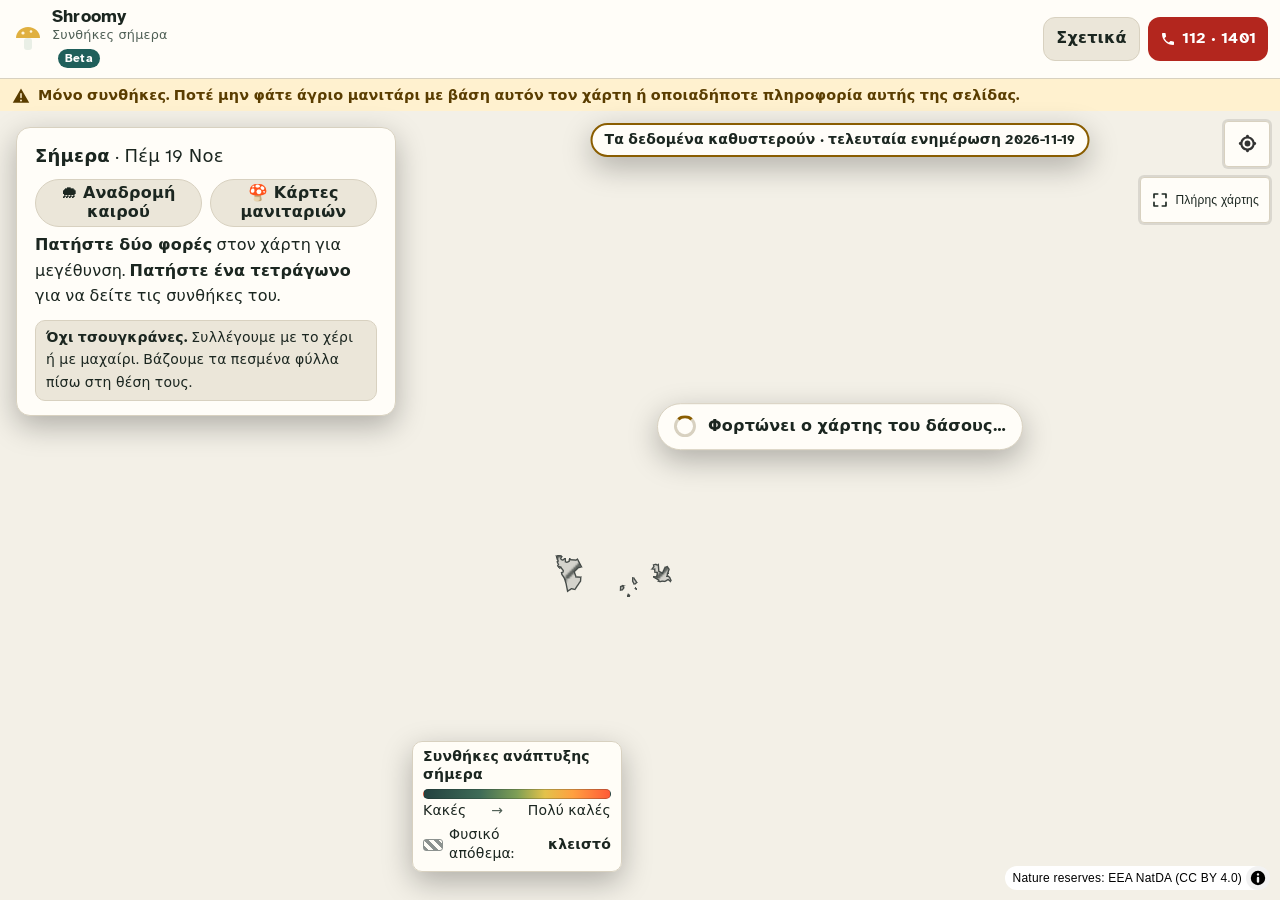
==== commit 8e89ccbd: "Shroomy in Greek: new safety banner wording Co-Authored-By: Claude Fable 5.2 <noreply@anthropic.com>" ====
--- a/index.html
+++ b/index.html
@@ -1,6 +1,6 @@
 <!doctype html> <html lang="el"> <head>
-  <meta name="robots" content="noindex, nofollow" /> <meta charset="utf-8" /> <meta name="viewport" content="width=device-width, initial-scale=1, viewport-fit=cover" /> <meta name="theme-color" content="#14211b" /> <meta name="description" content="Οι σημερινές συνθήκες ανάπτυξης για τα άγρια μανιτάρια στα δάση της Κύπρου. Μόνο συνθήκες. Ποτέ μην φάτε άγριο μανιτάρι με βάση αυτόν τον χάρτη, μια εφαρμογή ή το AI." /> <meta property="og:title" content="Shroomy" /> <meta property="og:description" content="Οι σημερινές συνθήκες ανάπτυξης για τα άγρια μανιτάρια στα δάση της Κύπρου. Μόνο συνθήκες." /> <title>Shroomy · συνθήκες ανάπτυξης μανιταριών στην Κύπρο</title> <link rel="icon" href="data:image/svg+xml,%3Csvg xmlns='http://www.w3.org/2000/svg' viewBox='0 0 32 32'%3E%3Cpath d='M4 15c0-6 5-11 12-11s12 5 12 11z' fill='%23e0b040'/%3E%3Crect x='12' y='15' width='8' height='12' rx='3' fill='%23e9efe6'/%3E%3C/svg%3E" />   <script type="module" crossorigin src="./assets/main-4MnCtny_.js"></script>
-   <link rel="modulepreload" crossorigin href="./assets/count-RxgXMnB2.js">
+  <meta name="robots" content="noindex, nofollow" /> <meta charset="utf-8" /> <meta name="viewport" content="width=device-width, initial-scale=1, viewport-fit=cover" /> <meta name="theme-color" content="#14211b" /> <meta name="description" content="Οι σημερινές συνθήκες ανάπτυξης για τα άγρια μανιτάρια στα δάση της Κύπρου. Μόνο συνθήκες. Ποτέ μην φάτε άγριο μανιτάρι με βάση αυτόν τον χάρτη ή οποιαδήποτε πληροφορία αυτής της σελίδας." /> <meta property="og:title" content="Shroomy" /> <meta property="og:description" content="Οι σημερινές συνθήκες ανάπτυξης για τα άγρια μανιτάρια στα δάση της Κύπρου. Μόνο συνθήκες." /> <title>Shroomy · συνθήκες ανάπτυξης μανιταριών στην Κύπρο</title> <link rel="icon" href="data:image/svg+xml,%3Csvg xmlns='http://www.w3.org/2000/svg' viewBox='0 0 32 32'%3E%3Cpath d='M4 15c0-6 5-11 12-11s12 5 12 11z' fill='%23e0b040'/%3E%3Crect x='12' y='15' width='8' height='12' rx='3' fill='%23e9efe6'/%3E%3C/svg%3E" />   <script type="module" crossorigin src="./assets/main-D4q5uCEr.js"></script>
+   <link rel="modulepreload" crossorigin href="./assets/count-D58SmAdp.js">
    <link rel="stylesheet" crossorigin href="./assets/count-C1zTn5Wz.css">
    <link rel="stylesheet" crossorigin href="./assets/main-DDSyw2Ic.css">
- </head> <body> <div class="app"> <header class="topbar"> <a class="brand" href="./" aria-label="Shroomy, αρχική" data-tip="Φόρτωση του χάρτη ξανά."> <svg width="32" height="32" viewBox="0 0 32 32" aria-hidden="true"> <path d="M4 15c0-6 5-11 12-11s12 5 12 11z" fill="#e0b040" /> <circle cx="11" cy="10" r="1.6" fill="#fff6dc" /><circle cx="19" cy="8.5" r="1.3" fill="#fff6dc" /> <rect x="12" y="15" width="8" height="12" rx="3" fill="#e9efe6" /> </svg> <span class="brand-text"> <span class="brand-name">Shroomy</span> <span class="brand-sub">Συνθήκες σήμερα</span> </span> </a> <a class="about-link" href="about.html" data-tip="Τι δείχνει αυτός ο χάρτης, από πού προέρχονται τα δεδομένα και ποια είναι τα όριά του.">Σχετικά</a> <button class="sos" type="button" data-emergency aria-haspopup="dialog" aria-label="Έκτακτη ανάγκη δηλητηρίασης: 112 και 1401" data-tip="Βοήθεια για δηλητηρίαση από μανιτάρια: καλέστε το 112 (ασθενοφόρο) ή το Κέντρο Δηλητηριάσεων Κύπρου 1401. Μην περιμένετε συμπτώματα."> <svg width="16" height="16" viewBox="0 0 24 24" aria-hidden="true"><path fill="currentColor" d="M6.6 10.8a15.1 15.1 0 0 0 6.6 6.6l2.2-2.2c.3-.3.7-.4 1-.2 1.1.4 2.3.6 3.6.6.6 0 1 .4 1 1V20c0 .6-.4 1-1 1A17 17 0 0 1 3 4c0-.6.4-1 1-1h3.5c.6 0 1 .4 1 1 0 1.2.2 2.4.6 3.6.1.3 0 .7-.2 1z"/></svg> <span>112 · 1401</span> </button> </header> <div class="safety" role="note"> <svg width="18" height="18" viewBox="0 0 24 24" aria-hidden="true"><path fill="currentColor" d="M12 2 1 21h22L12 2Zm0 6c.6 0 1 .4 1 1v5a1 1 0 1 1-2 0V9c0-.6.4-1 1-1Zm0 11.2a1.3 1.3 0 1 1 0-2.6 1.3 1.3 0 0 1 0 2.6Z"/></svg> <span>Μόνο συνθήκες. Ποτέ μην φάτε άγριο μανιτάρι με βάση αυτόν τον χάρτη, μια εφαρμογή ή το AI.</span> </div> <main class="stage"> <div id="map" role="region" aria-label="Χάρτης των σημερινών συνθηκών ανάπτυξης στην Κύπρο"></div> <div id="loading" class="loading" role="status"><span class="spinner" aria-hidden="true"></span> <span id="loading-text">Φορτώνει ο χάρτης του δάσους…</span></div> <div id="delayed" class="delayed" role="status" hidden></div> <div id="map-legend" class="map-legend" role="img" tabindex="0"></div> <section id="sheet" class="sheet" aria-label="Σήμερα και το τετράγωνο που πατήσατε"></section> </main> </div>  </body> </html> + </head> <body> <div class="app"> <header class="topbar"> <a class="brand" href="./" aria-label="Shroomy, αρχική" data-tip="Φόρτωση του χάρτη ξανά."> <svg width="32" height="32" viewBox="0 0 32 32" aria-hidden="true"> <path d="M4 15c0-6 5-11 12-11s12 5 12 11z" fill="#e0b040" /> <circle cx="11" cy="10" r="1.6" fill="#fff6dc" /><circle cx="19" cy="8.5" r="1.3" fill="#fff6dc" /> <rect x="12" y="15" width="8" height="12" rx="3" fill="#e9efe6" /> </svg> <span class="brand-text"> <span class="brand-name">Shroomy</span> <span class="brand-sub">Συνθήκες σήμερα</span> </span> </a> <a class="about-link" href="about.html" data-tip="Τι δείχνει αυτός ο χάρτης, από πού προέρχονται τα δεδομένα και ποια είναι τα όριά του.">Σχετικά</a> <button class="sos" type="button" data-emergency aria-haspopup="dialog" aria-label="Έκτακτη ανάγκη δηλητηρίασης: 112 και 1401" data-tip="Βοήθεια για δηλητηρίαση από μανιτάρια: καλέστε το 112 (ασθενοφόρο) ή το Κέντρο Δηλητηριάσεων Κύπρου 1401. Μην περιμένετε συμπτώματα."> <svg width="16" height="16" viewBox="0 0 24 24" aria-hidden="true"><path fill="currentColor" d="M6.6 10.8a15.1 15.1 0 0 0 6.6 6.6l2.2-2.2c.3-.3.7-.4 1-.2 1.1.4 2.3.6 3.6.6.6 0 1 .4 1 1V20c0 .6-.4 1-1 1A17 17 0 0 1 3 4c0-.6.4-1 1-1h3.5c.6 0 1 .4 1 1 0 1.2.2 2.4.6 3.6.1.3 0 .7-.2 1z"/></svg> <span>112 · 1401</span> </button> </header> <div class="safety" role="note"> <svg width="18" height="18" viewBox="0 0 24 24" aria-hidden="true"><path fill="currentColor" d="M12 2 1 21h22L12 2Zm0 6c.6 0 1 .4 1 1v5a1 1 0 1 1-2 0V9c0-.6.4-1 1-1Zm0 11.2a1.3 1.3 0 1 1 0-2.6 1.3 1.3 0 0 1 0 2.6Z"/></svg> <span>Μόνο συνθήκες. Ποτέ μην φάτε άγριο μανιτάρι με βάση αυτόν τον χάρτη ή οποιαδήποτε πληροφορία αυτής της σελίδας.</span> </div> <main class="stage"> <div id="map" role="region" aria-label="Χάρτης των σημερινών συνθηκών ανάπτυξης στην Κύπρο"></div> <div id="loading" class="loading" role="status"><span class="spinner" aria-hidden="true"></span> <span id="loading-text">Φορτώνει ο χάρτης του δάσους…</span></div> <div id="delayed" class="delayed" role="status" hidden></div> <div id="map-legend" class="map-legend" role="img" tabindex="0"></div> <section id="sheet" class="sheet" aria-label="Σήμερα και το τετράγωνο που πατήσατε"></section> </main> </div>  </body> </html> 
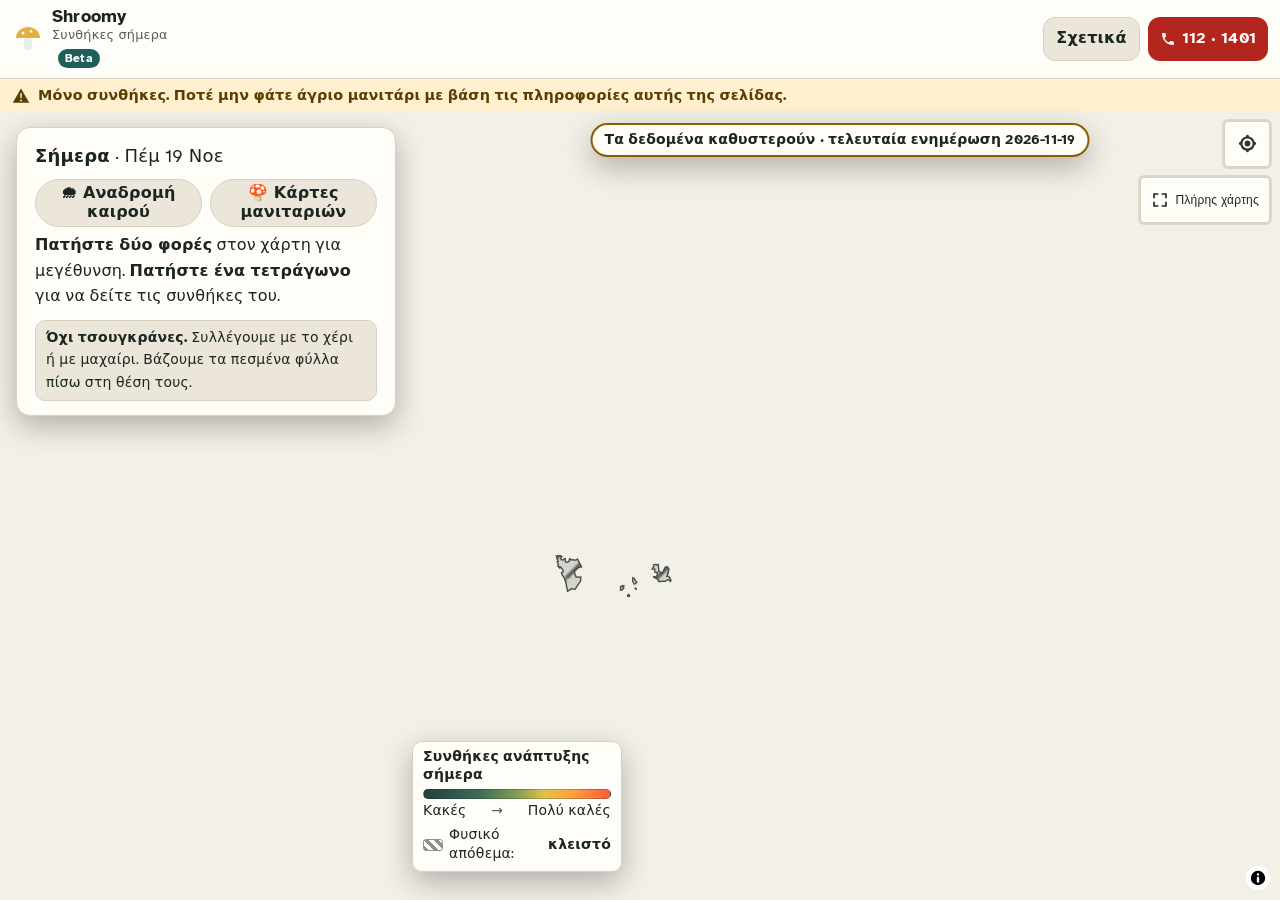
==== commit 5176ed2d: "Shroomy in Greek: shorter safety banner Co-Authored-By: Claude Fable 5.2 <noreply@anthropic.com>" ====
--- a/index.html
+++ b/index.html
@@ -1,6 +1,6 @@
 <!doctype html> <html lang="el"> <head>
-  <meta name="robots" content="noindex, nofollow" /> <meta charset="utf-8" /> <meta name="viewport" content="width=device-width, initial-scale=1, viewport-fit=cover" /> <meta name="theme-color" content="#14211b" /> <meta name="description" content="Οι σημερινές συνθήκες ανάπτυξης για τα άγρια μανιτάρια στα δάση της Κύπρου. Μόνο συνθήκες. Ποτέ μην φάτε άγριο μανιτάρι με βάση αυτόν τον χάρτη ή οποιαδήποτε πληροφορία αυτής της σελίδας." /> <meta property="og:title" content="Shroomy" /> <meta property="og:description" content="Οι σημερινές συνθήκες ανάπτυξης για τα άγρια μανιτάρια στα δάση της Κύπρου. Μόνο συνθήκες." /> <title>Shroomy · συνθήκες ανάπτυξης μανιταριών στην Κύπρο</title> <link rel="icon" href="data:image/svg+xml,%3Csvg xmlns='http://www.w3.org/2000/svg' viewBox='0 0 32 32'%3E%3Cpath d='M4 15c0-6 5-11 12-11s12 5 12 11z' fill='%23e0b040'/%3E%3Crect x='12' y='15' width='8' height='12' rx='3' fill='%23e9efe6'/%3E%3C/svg%3E" />   <script type="module" crossorigin src="./assets/main-D4q5uCEr.js"></script>
-   <link rel="modulepreload" crossorigin href="./assets/count-D58SmAdp.js">
+  <meta name="robots" content="noindex, nofollow" /> <meta charset="utf-8" /> <meta name="viewport" content="width=device-width, initial-scale=1, viewport-fit=cover" /> <meta name="theme-color" content="#14211b" /> <meta name="description" content="Οι σημερινές συνθήκες ανάπτυξης για τα άγρια μανιτάρια στα δάση της Κύπρου. Μόνο συνθήκες. Ποτέ μην φάτε άγριο μανιτάρι με βάση τις πληροφορίες αυτής της σελίδας." /> <meta property="og:title" content="Shroomy" /> <meta property="og:description" content="Οι σημερινές συνθήκες ανάπτυξης για τα άγρια μανιτάρια στα δάση της Κύπρου. Μόνο συνθήκες." /> <title>Shroomy · συνθήκες ανάπτυξης μανιταριών στην Κύπρο</title> <link rel="icon" href="data:image/svg+xml,%3Csvg xmlns='http://www.w3.org/2000/svg' viewBox='0 0 32 32'%3E%3Cpath d='M4 15c0-6 5-11 12-11s12 5 12 11z' fill='%23e0b040'/%3E%3Crect x='12' y='15' width='8' height='12' rx='3' fill='%23e9efe6'/%3E%3C/svg%3E" />   <script type="module" crossorigin src="./assets/main-BygT0ty9.js"></script>
+   <link rel="modulepreload" crossorigin href="./assets/count-B_B_yHWd.js">
    <link rel="stylesheet" crossorigin href="./assets/count-C1zTn5Wz.css">
    <link rel="stylesheet" crossorigin href="./assets/main-DDSyw2Ic.css">
- </head> <body> <div class="app"> <header class="topbar"> <a class="brand" href="./" aria-label="Shroomy, αρχική" data-tip="Φόρτωση του χάρτη ξανά."> <svg width="32" height="32" viewBox="0 0 32 32" aria-hidden="true"> <path d="M4 15c0-6 5-11 12-11s12 5 12 11z" fill="#e0b040" /> <circle cx="11" cy="10" r="1.6" fill="#fff6dc" /><circle cx="19" cy="8.5" r="1.3" fill="#fff6dc" /> <rect x="12" y="15" width="8" height="12" rx="3" fill="#e9efe6" /> </svg> <span class="brand-text"> <span class="brand-name">Shroomy</span> <span class="brand-sub">Συνθήκες σήμερα</span> </span> </a> <a class="about-link" href="about.html" data-tip="Τι δείχνει αυτός ο χάρτης, από πού προέρχονται τα δεδομένα και ποια είναι τα όριά του.">Σχετικά</a> <button class="sos" type="button" data-emergency aria-haspopup="dialog" aria-label="Έκτακτη ανάγκη δηλητηρίασης: 112 και 1401" data-tip="Βοήθεια για δηλητηρίαση από μανιτάρια: καλέστε το 112 (ασθενοφόρο) ή το Κέντρο Δηλητηριάσεων Κύπρου 1401. Μην περιμένετε συμπτώματα."> <svg width="16" height="16" viewBox="0 0 24 24" aria-hidden="true"><path fill="currentColor" d="M6.6 10.8a15.1 15.1 0 0 0 6.6 6.6l2.2-2.2c.3-.3.7-.4 1-.2 1.1.4 2.3.6 3.6.6.6 0 1 .4 1 1V20c0 .6-.4 1-1 1A17 17 0 0 1 3 4c0-.6.4-1 1-1h3.5c.6 0 1 .4 1 1 0 1.2.2 2.4.6 3.6.1.3 0 .7-.2 1z"/></svg> <span>112 · 1401</span> </button> </header> <div class="safety" role="note"> <svg width="18" height="18" viewBox="0 0 24 24" aria-hidden="true"><path fill="currentColor" d="M12 2 1 21h22L12 2Zm0 6c.6 0 1 .4 1 1v5a1 1 0 1 1-2 0V9c0-.6.4-1 1-1Zm0 11.2a1.3 1.3 0 1 1 0-2.6 1.3 1.3 0 0 1 0 2.6Z"/></svg> <span>Μόνο συνθήκες. Ποτέ μην φάτε άγριο μανιτάρι με βάση αυτόν τον χάρτη ή οποιαδήποτε πληροφορία αυτής της σελίδας.</span> </div> <main class="stage"> <div id="map" role="region" aria-label="Χάρτης των σημερινών συνθηκών ανάπτυξης στην Κύπρο"></div> <div id="loading" class="loading" role="status"><span class="spinner" aria-hidden="true"></span> <span id="loading-text">Φορτώνει ο χάρτης του δάσους…</span></div> <div id="delayed" class="delayed" role="status" hidden></div> <div id="map-legend" class="map-legend" role="img" tabindex="0"></div> <section id="sheet" class="sheet" aria-label="Σήμερα και το τετράγωνο που πατήσατε"></section> </main> </div>  </body> </html> + </head> <body> <div class="app"> <header class="topbar"> <a class="brand" href="./" aria-label="Shroomy, αρχική" data-tip="Φόρτωση του χάρτη ξανά."> <svg width="32" height="32" viewBox="0 0 32 32" aria-hidden="true"> <path d="M4 15c0-6 5-11 12-11s12 5 12 11z" fill="#e0b040" /> <circle cx="11" cy="10" r="1.6" fill="#fff6dc" /><circle cx="19" cy="8.5" r="1.3" fill="#fff6dc" /> <rect x="12" y="15" width="8" height="12" rx="3" fill="#e9efe6" /> </svg> <span class="brand-text"> <span class="brand-name">Shroomy</span> <span class="brand-sub">Συνθήκες σήμερα</span> </span> </a> <a class="about-link" href="about.html" data-tip="Τι δείχνει αυτός ο χάρτης, από πού προέρχονται τα δεδομένα και ποια είναι τα όριά του.">Σχετικά</a> <button class="sos" type="button" data-emergency aria-haspopup="dialog" aria-label="Έκτακτη ανάγκη δηλητηρίασης: 112 και 1401" data-tip="Βοήθεια για δηλητηρίαση από μανιτάρια: καλέστε το 112 (ασθενοφόρο) ή το Κέντρο Δηλητηριάσεων Κύπρου 1401. Μην περιμένετε συμπτώματα."> <svg width="16" height="16" viewBox="0 0 24 24" aria-hidden="true"><path fill="currentColor" d="M6.6 10.8a15.1 15.1 0 0 0 6.6 6.6l2.2-2.2c.3-.3.7-.4 1-.2 1.1.4 2.3.6 3.6.6.6 0 1 .4 1 1V20c0 .6-.4 1-1 1A17 17 0 0 1 3 4c0-.6.4-1 1-1h3.5c.6 0 1 .4 1 1 0 1.2.2 2.4.6 3.6.1.3 0 .7-.2 1z"/></svg> <span>112 · 1401</span> </button> </header> <div class="safety" role="note"> <svg width="18" height="18" viewBox="0 0 24 24" aria-hidden="true"><path fill="currentColor" d="M12 2 1 21h22L12 2Zm0 6c.6 0 1 .4 1 1v5a1 1 0 1 1-2 0V9c0-.6.4-1 1-1Zm0 11.2a1.3 1.3 0 1 1 0-2.6 1.3 1.3 0 0 1 0 2.6Z"/></svg> <span>Μόνο συνθήκες. Ποτέ μην φάτε άγριο μανιτάρι με βάση τις πληροφορίες αυτής της σελίδας.</span> </div> <main class="stage"> <div id="map" role="region" aria-label="Χάρτης των σημερινών συνθηκών ανάπτυξης στην Κύπρο"></div> <div id="loading" class="loading" role="status"><span class="spinner" aria-hidden="true"></span> <span id="loading-text">Φορτώνει ο χάρτης του δάσους…</span></div> <div id="delayed" class="delayed" role="status" hidden></div> <div id="map-legend" class="map-legend" role="img" tabindex="0"></div> <section id="sheet" class="sheet" aria-label="Σήμερα και το τετράγωνο που πατήσατε"></section> </main> </div>  </body> </html> 
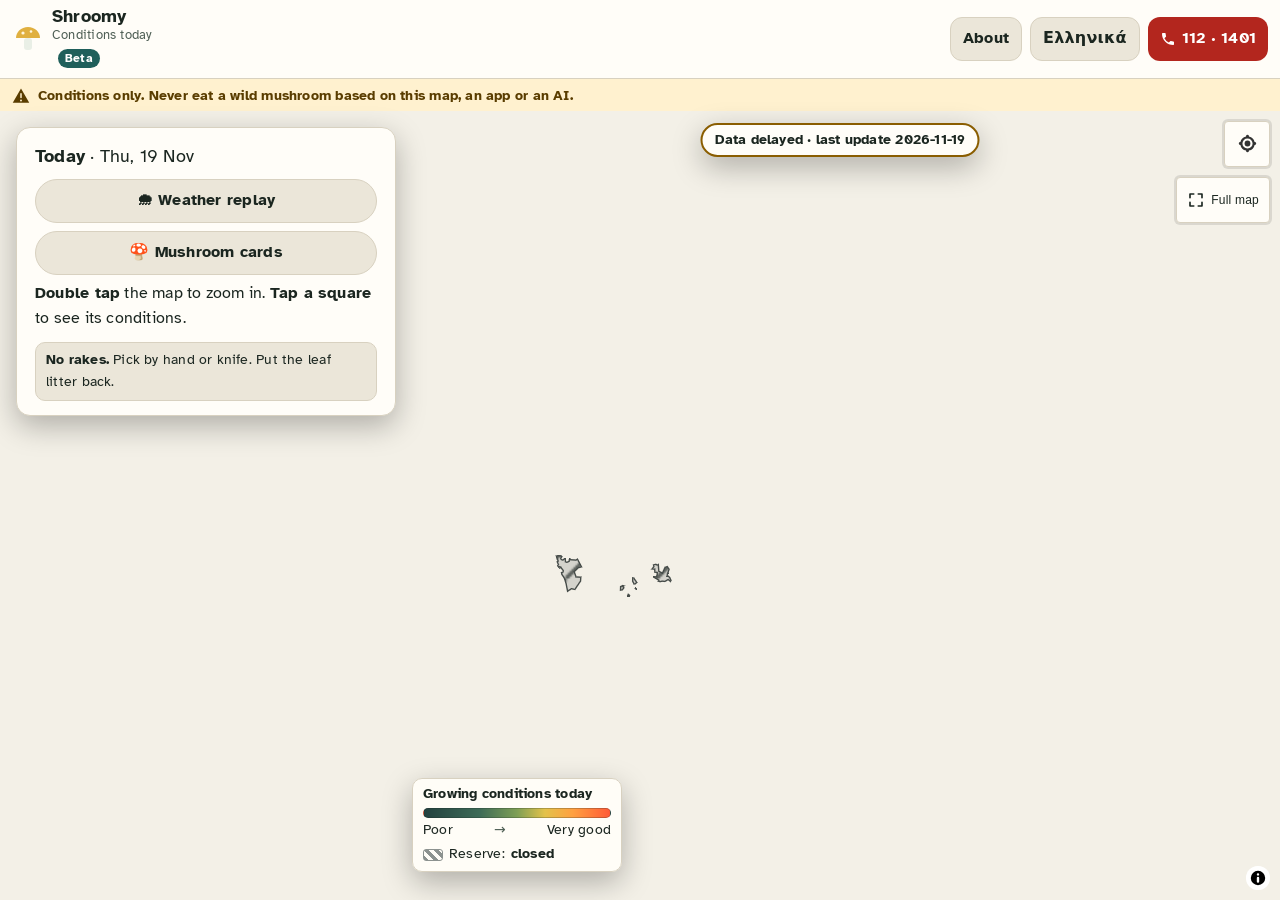
==== commit 248a027b: "Test copy: English by default, Greek in el/, language button Co-Authored-By: Claude Fable 5.2 <norep" ====
--- a/index.html
+++ b/index.html
@@ -1,6 +1,55 @@
-<!doctype html> <html lang="el"> <head>
-  <meta name="robots" content="noindex, nofollow" /> <meta charset="utf-8" /> <meta name="viewport" content="width=device-width, initial-scale=1, viewport-fit=cover" /> <meta name="theme-color" content="#14211b" /> <meta name="description" content="Οι σημερινές συνθήκες ανάπτυξης για τα άγρια μανιτάρια στα δάση της Κύπρου. Μόνο συνθήκες. Ποτέ μην φάτε άγριο μανιτάρι με βάση τις πληροφορίες αυτής της σελίδας." /> <meta property="og:title" content="Shroomy" /> <meta property="og:description" content="Οι σημερινές συνθήκες ανάπτυξης για τα άγρια μανιτάρια στα δάση της Κύπρου. Μόνο συνθήκες." /> <title>Shroomy · συνθήκες ανάπτυξης μανιταριών στην Κύπρο</title> <link rel="icon" href="data:image/svg+xml,%3Csvg xmlns='http://www.w3.org/2000/svg' viewBox='0 0 32 32'%3E%3Cpath d='M4 15c0-6 5-11 12-11s12 5 12 11z' fill='%23e0b040'/%3E%3Crect x='12' y='15' width='8' height='12' rx='3' fill='%23e9efe6'/%3E%3C/svg%3E" />   <script type="module" crossorigin src="./assets/main-BygT0ty9.js"></script>
-   <link rel="modulepreload" crossorigin href="./assets/count-B_B_yHWd.js">
-   <link rel="stylesheet" crossorigin href="./assets/count-C1zTn5Wz.css">
-   <link rel="stylesheet" crossorigin href="./assets/main-DDSyw2Ic.css">
- </head> <body> <div class="app"> <header class="topbar"> <a class="brand" href="./" aria-label="Shroomy, αρχική" data-tip="Φόρτωση του χάρτη ξανά."> <svg width="32" height="32" viewBox="0 0 32 32" aria-hidden="true"> <path d="M4 15c0-6 5-11 12-11s12 5 12 11z" fill="#e0b040" /> <circle cx="11" cy="10" r="1.6" fill="#fff6dc" /><circle cx="19" cy="8.5" r="1.3" fill="#fff6dc" /> <rect x="12" y="15" width="8" height="12" rx="3" fill="#e9efe6" /> </svg> <span class="brand-text"> <span class="brand-name">Shroomy</span> <span class="brand-sub">Συνθήκες σήμερα</span> </span> </a> <a class="about-link" href="about.html" data-tip="Τι δείχνει αυτός ο χάρτης, από πού προέρχονται τα δεδομένα και ποια είναι τα όριά του.">Σχετικά</a> <button class="sos" type="button" data-emergency aria-haspopup="dialog" aria-label="Έκτακτη ανάγκη δηλητηρίασης: 112 και 1401" data-tip="Βοήθεια για δηλητηρίαση από μανιτάρια: καλέστε το 112 (ασθενοφόρο) ή το Κέντρο Δηλητηριάσεων Κύπρου 1401. Μην περιμένετε συμπτώματα."> <svg width="16" height="16" viewBox="0 0 24 24" aria-hidden="true"><path fill="currentColor" d="M6.6 10.8a15.1 15.1 0 0 0 6.6 6.6l2.2-2.2c.3-.3.7-.4 1-.2 1.1.4 2.3.6 3.6.6.6 0 1 .4 1 1V20c0 .6-.4 1-1 1A17 17 0 0 1 3 4c0-.6.4-1 1-1h3.5c.6 0 1 .4 1 1 0 1.2.2 2.4.6 3.6.1.3 0 .7-.2 1z"/></svg> <span>112 · 1401</span> </button> </header> <div class="safety" role="note"> <svg width="18" height="18" viewBox="0 0 24 24" aria-hidden="true"><path fill="currentColor" d="M12 2 1 21h22L12 2Zm0 6c.6 0 1 .4 1 1v5a1 1 0 1 1-2 0V9c0-.6.4-1 1-1Zm0 11.2a1.3 1.3 0 1 1 0-2.6 1.3 1.3 0 0 1 0 2.6Z"/></svg> <span>Μόνο συνθήκες. Ποτέ μην φάτε άγριο μανιτάρι με βάση τις πληροφορίες αυτής της σελίδας.</span> </div> <main class="stage"> <div id="map" role="region" aria-label="Χάρτης των σημερινών συνθηκών ανάπτυξης στην Κύπρο"></div> <div id="loading" class="loading" role="status"><span class="spinner" aria-hidden="true"></span> <span id="loading-text">Φορτώνει ο χάρτης του δάσους…</span></div> <div id="delayed" class="delayed" role="status" hidden></div> <div id="map-legend" class="map-legend" role="img" tabindex="0"></div> <section id="sheet" class="sheet" aria-label="Σήμερα και το τετράγωνο που πατήσατε"></section> </main> </div>  </body> </html> +<!doctype html>
+<html lang="en">
+<head>
+  <meta name="robots" content="noindex, nofollow" />
+  <meta charset="utf-8" />
+  <meta name="viewport" content="width=device-width, initial-scale=1, viewport-fit=cover" />
+  <meta name="theme-color" content="#14211b" />
+  <meta name="description" content="Today's growing conditions for wild mushrooms in Cyprus forests. Conditions only. Never eat a wild mushroom based on this map, an app or an AI." />
+  <meta property="og:title" content="Shroomy" />
+  <meta property="og:description" content="Today's growing conditions for wild mushrooms in Cyprus forests. Conditions only." />
+  <title>Shroomy · mushroom growing conditions in Cyprus</title>
+  <link rel="icon" href="data:image/svg+xml,%3Csvg xmlns='http://www.w3.org/2000/svg' viewBox='0 0 32 32'%3E%3Cpath d='M4 15c0-6 5-11 12-11s12 5 12 11z' fill='%23e0b040'/%3E%3Crect x='12' y='15' width='8' height='12' rx='3' fill='%23e9efe6'/%3E%3C/svg%3E" />
+  <script type="module" crossorigin src="./assets/main-CCexXRnH.js"></script>
+  <link rel="modulepreload" crossorigin href="./assets/lang-BaCBDh6e.js">
+  <link rel="stylesheet" crossorigin href="./assets/lang-B2Am9eQz.css">
+  <link rel="stylesheet" crossorigin href="./assets/main-DDSyw2Ic.css">
+</head>
+<body>
+  <div class="app">
+    <header class="topbar">
+      <a class="brand" href="./" aria-label="Shroomy, home" data-tip="Reload the map.">
+        <svg width="32" height="32" viewBox="0 0 32 32" aria-hidden="true">
+          <path d="M4 15c0-6 5-11 12-11s12 5 12 11z" fill="#e0b040" />
+          <circle cx="11" cy="10" r="1.6" fill="#fff6dc" /><circle cx="19" cy="8.5" r="1.3" fill="#fff6dc" />
+          <rect x="12" y="15" width="8" height="12" rx="3" fill="#e9efe6" />
+        </svg>
+        <span class="brand-text">
+          <span class="brand-name">Shroomy</span>
+          <span class="brand-sub">Conditions today</span>
+        </span>
+      </a>
+      <a class="about-link" href="about.html" data-tip="What this map shows, where the data comes from, and its limits.">About</a>
+      <button class="sos" type="button" data-emergency aria-haspopup="dialog" aria-label="Poisoning emergency: 112 and 1401"
+        data-tip="Mushroom poisoning help: call 112 (ambulance) or the Cyprus Poison Centre 1401. Do not wait for symptoms.">
+        <svg width="16" height="16" viewBox="0 0 24 24" aria-hidden="true"><path fill="currentColor" d="M6.6 10.8a15.1 15.1 0 0 0 6.6 6.6l2.2-2.2c.3-.3.7-.4 1-.2 1.1.4 2.3.6 3.6.6.6 0 1 .4 1 1V20c0 .6-.4 1-1 1A17 17 0 0 1 3 4c0-.6.4-1 1-1h3.5c.6 0 1 .4 1 1 0 1.2.2 2.4.6 3.6.1.3 0 .7-.2 1z"/></svg>
+        <span>112 · 1401</span>
+      </button>
+    </header>
+
+    <div class="safety" role="note">
+      <svg width="18" height="18" viewBox="0 0 24 24" aria-hidden="true"><path fill="currentColor" d="M12 2 1 21h22L12 2Zm0 6c.6 0 1 .4 1 1v5a1 1 0 1 1-2 0V9c0-.6.4-1 1-1Zm0 11.2a1.3 1.3 0 1 1 0-2.6 1.3 1.3 0 0 1 0 2.6Z"/></svg>
+      <span>Conditions only. Never eat a wild mushroom based on this map, an app or an AI.</span>
+    </div>
+
+    <main class="stage">
+      <div id="map" role="region" aria-label="Map of today's growing conditions in Cyprus"></div>
+      <div id="loading" class="loading" role="status"><span class="spinner" aria-hidden="true"></span>
+        <span id="loading-text">Loading the forest map…</span></div>
+      <div id="delayed" class="delayed" role="status" hidden></div>
+      <div id="map-legend" class="map-legend" role="img" tabindex="0"></div>
+      <section id="sheet" class="sheet" aria-label="Today and the tapped square"></section>
+    </main>
+  </div>
+</body>
+</html>
--- a/assets/lang-B2Am9eQz.css
+++ b/assets/lang-B2Am9eQz.css
@@ -0,0 +1 @@
+@font-face{font-family:Atkinson Hyperlegible;font-style:normal;font-display:swap;font-weight:400;src:url(./atkinson-hyperlegible-latin-ext-400-normal-DRk46D-x.woff2)format("woff2"),url(./atkinson-hyperlegible-latin-ext-400-normal-Bbz-b3yf.woff)format("woff");unicode-range:U+100-2BA,U+2BD-2C5,U+2C7-2CC,U+2CE-2D7,U+2DD-2FF,U+304,U+308,U+329,U+1D00-1DBF,U+1E00-1E9F,U+1EF2-1EFF,U+2020,U+20A0-20AB,U+20AD-20C0,U+2113,U+2C60-2C7F,U+A720-A7FF}@font-face{font-family:Atkinson Hyperlegible;font-style:normal;font-display:swap;font-weight:400;src:url(./atkinson-hyperlegible-latin-400-normal-BrHNak5F.woff2)format("woff2"),url(./atkinson-hyperlegible-latin-400-normal-BbWidj28.woff)format("woff");unicode-range:U+??,U+131,U+152-153,U+2BB-2BC,U+2C6,U+2DA,U+2DC,U+304,U+308,U+329,U+2000-206F,U+20AC,U+2122,U+2191,U+2193,U+2212,U+2215,U+FEFF,U+FFFD}@font-face{font-family:Atkinson Hyperlegible;font-style:normal;font-display:swap;font-weight:700;src:url(./atkinson-hyperlegible-latin-ext-700-normal-BoVPHkS0.woff2)format("woff2"),url(./atkinson-hyperlegible-latin-ext-700-normal-CKkU2Dpt.woff)format("woff");unicode-range:U+100-2BA,U+2BD-2C5,U+2C7-2CC,U+2CE-2D7,U+2DD-2FF,U+304,U+308,U+329,U+1D00-1DBF,U+1E00-1E9F,U+1EF2-1EFF,U+2020,U+20A0-20AB,U+20AD-20C0,U+2113,U+2C60-2C7F,U+A720-A7FF}@font-face{font-family:Atkinson Hyperlegible;font-style:normal;font-display:swap;font-weight:700;src:url(./atkinson-hyperlegible-latin-700-normal-GZI4o3u0.woff2)format("woff2"),url(./atkinson-hyperlegible-latin-700-normal-BK6Glc0m.woff)format("woff");unicode-range:U+??,U+131,U+152-153,U+2BB-2BC,U+2C6,U+2DA,U+2DC,U+304,U+308,U+329,U+2000-206F,U+20AC,U+2122,U+2191,U+2193,U+2212,U+2215,U+FEFF,U+FFFD}@font-face{font-family:Plain Digits;font-weight:400;unicode-range:U+30-39;src:local(Helvetica Neue),local(HelveticaNeue),local(Arial),local(ArialMT),local(Roboto),local(Roboto-Regular),local(Segoe UI),local(SegoeUI)}@font-face{font-family:Plain Digits;font-weight:700;unicode-range:U+30-39;src:local(Helvetica Neue Bold),local(HelveticaNeue-Bold),local(Arial Bold),local(Arial-BoldMT),local(Roboto Bold),local(Roboto-Bold),local(Segoe UI Bold),local(SegoeUI-Bold)}:root{--font:"Plain Digits", "Atkinson Hyperlegible", system-ui, -apple-system, "Segoe UI", sans-serif;--fs-0:.875rem;--fs-1:1rem;--fs-2:1.125rem;--fs-3:1.375rem;--fs-4:1.75rem;--lh:1.6;--track:.012em;--radius:14px;--radius-s:10px;--gap:12px;--tap:48px;--shadow:0 10px 30px #00000047;--bg:#f3f0e7;--surface:#fffdf8;--surface-2:#ebe6d9;--line:#d8d1c0;--ink:#1b2620;--ink-soft:#4f5f55;--accent:#8a5d00;--accent-ink:#fff;--safety-bg:#fff1cf;--safety-ink:#5a3d00;--sos-bg:#b3261e;--sos-ink:#fff;--closed:#8c928f;--focus:#1c6dd0}:root[data-theme=dark]{--bg:#0c1612;--surface:#14211b;--surface-2:#1d2d25;--line:#2c3d34;--ink:#e9efe6;--ink-soft:#a9b8ad;--accent:#e0b040;--accent-ink:#1a1405;--safety-bg:#3a2f12;--safety-ink:#f6dfa6;--sos-bg:#e5483b;--sos-ink:#fff;--closed:#8c928f;--focus:#8cc4ff;--shadow:0 10px 30px #00000080}@media (prefers-color-scheme:dark){:root:not([data-theme=light]){--bg:#0c1612;--surface:#14211b;--surface-2:#1d2d25;--line:#2c3d34;--ink:#e9efe6;--ink-soft:#a9b8ad;--accent:#e0b040;--accent-ink:#1a1405;--safety-bg:#3a2f12;--safety-ink:#f6dfa6;--sos-bg:#e5483b;--sos-ink:#fff;--focus:#8cc4ff;--shadow:0 10px 30px #00000080}}*{box-sizing:border-box}html,body{height:100%;margin:0}body{background:var(--bg);color:var(--ink);font-family:var(--font);font-size:var(--fs-2);line-height:var(--lh);letter-spacing:var(--track);text-align:left;-webkit-font-smoothing:antialiased}button{font:inherit;color:inherit;letter-spacing:inherit}:focus-visible{outline:3px solid var(--focus);outline-offset:2px;border-radius:6px}a{color:var(--accent)}.muted{color:var(--ink-soft)}.small{font-size:var(--fs-0)!important}.app{grid-template-rows:auto auto 1fr;grid-template-columns:minmax(0,1fr);height:100dvh;display:grid;overflow:hidden}.topbar{background:var(--surface);border-bottom:1px solid var(--line);align-items:center;gap:8px;min-height:56px;padding:6px 12px;display:flex}.brand{min-width:0;color:inherit;flex:1;align-items:center;gap:8px;text-decoration:none;display:flex}.brand svg{flex:none}.brand-text{min-width:0;overflow:hidden}.brand-name,.brand-sub{white-space:nowrap;text-overflow:ellipsis;line-height:1.2;display:block;overflow:hidden}.brand-name{font-weight:700;font-size:var(--fs-2)}.brand-sub{color:var(--ink-soft);font-size:.8rem}.about-link{border:1px solid var(--line);background:var(--surface-2);min-height:44px;color:var(--ink);font-size:var(--fs-1);border-radius:12px;flex:none;align-items:center;padding:0 12px;font-weight:700;text-decoration:none;display:inline-flex}.sos{cursor:pointer;background:var(--sos-bg);height:44px;color:var(--sos-ink);font-weight:700;font-size:var(--fs-1);white-space:nowrap;border:0;border-radius:12px;flex:none;align-items:center;gap:6px;padding:0 12px;display:inline-flex}.safety{background:var(--safety-bg);color:var(--safety-ink);align-items:flex-start;gap:8px;padding:6px 12px;font-size:.9rem;font-weight:700;line-height:1.4;display:flex}.safety svg{flex:none;margin-top:2px}.safety a{color:inherit}.ver-badge{color:#fff;vertical-align:middle;white-space:nowrap;background:#1f5f5b;border-radius:999px;margin-left:6px;padding:0 7px;font-size:.72rem;font-weight:700;line-height:1.6;display:inline-block}.stage{min-height:0;position:relative}#map{position:absolute;inset:0}.maplibregl-ctrl-group{border:1px solid var(--line);background:var(--surface)!important}.maplibregl-ctrl-group button{width:44px!important;height:44px!important}:root[data-theme=dark] .maplibregl-ctrl-icon{filter:invert()}.maplibregl-ctrl-attrib{font-size:12px}.map-legend{z-index:2;background:color-mix(in srgb, var(--surface) 94%, transparent);border:1px solid var(--line);border-radius:var(--radius-s);width:176px;box-shadow:var(--shadow);font-size:var(--fs-0);cursor:help;padding:6px 10px 7px;line-height:1.35;position:absolute;top:8px;left:8px}.ml-title{margin-bottom:4px;font-weight:700}.ml-bar{border:1px solid color-mix(in srgb, var(--ink) 25%, transparent);border-radius:6px;height:10px}.ml-scale{justify-content:space-between;gap:6px;margin-top:3px;display:flex}.ml-scale span:nth-child(2){color:var(--ink-soft)}.ml-closed{align-items:center;gap:6px;margin-top:5px;display:flex}.swatch-closed{border:1.5px solid var(--closed);background:repeating-linear-gradient(45deg, var(--closed) 0 3px, transparent 3px 7px);border-radius:3px;flex:none;width:20px;height:12px}.delayed{z-index:3;left:50%;bottom:calc(var(--sheet-h,140px) + 8px);background:var(--surface);border:2px solid var(--accent);box-shadow:var(--shadow);font-size:var(--fs-0);white-space:nowrap;border-radius:999px;padding:4px 12px;font-weight:700;position:absolute;transform:translate(-50%)}.pick-pin{pointer-events:none;border:3px solid var(--ink);background:color-mix(in srgb, var(--accent) 70%, transparent);width:22px;height:22px;box-shadow:0 0 0 3px var(--bg), var(--shadow);border-radius:50%}.loading{z-index:5;background:var(--surface);border:1px solid var(--line);width:max-content;max-width:calc(100vw - 32px);box-shadow:var(--shadow);font-size:var(--fs-1);border-radius:999px;align-items:center;gap:12px;padding:10px 16px;font-weight:700;transition:opacity .35s;display:flex;position:absolute;top:40%;left:50%;transform:translate(-50%,-50%)}.loading.done{opacity:0}.loading.failed{border:2px solid var(--sos-bg);border-radius:16px}.loading.failed .spinner,.loading[hidden]{display:none}.spinner{border:3px solid var(--line);border-top-color:var(--accent);border-radius:50%;flex:none;width:22px;height:22px;animation:.9s linear infinite spin}@keyframes spin{to{transform:rotate(360deg)}}@media (prefers-reduced-motion:reduce){.spinner{animation-duration:2.5s}.loading{transition:none}}@media (width<=899px){.maplibregl-ctrl-bottom-right,.maplibregl-ctrl-bottom-left{bottom:min(var(--sheet-h,140px), 60vh);z-index:3}}.sheet{z-index:4;background:var(--surface);border-top:1px solid var(--line);max-height:62%;box-shadow:var(--shadow);padding:10px 16px calc(12px + env(safe-area-inset-bottom));border-radius:18px 18px 0 0;position:absolute;bottom:0;left:0;right:0;overflow-y:auto}.sheet p{font-size:var(--fs-1);margin:6px 0 0}.panel-h{font-size:var(--fs-1);margin:4px 0 6px}.start-row{justify-content:space-between;align-items:center;gap:10px;display:flex}.start-row .today{font-size:var(--fs-2);margin:0}.chip-btn,.back-btn{border:1px solid var(--line);cursor:pointer;background:var(--surface-2);min-height:44px;color:var(--ink);font-size:var(--fs-1);white-space:nowrap;border-radius:999px;padding:0 14px;font-weight:700}.back-btn{text-align:left;border-radius:12px;align-items:center;gap:10px;width:100%;display:flex}.back-arrow{color:var(--accent);margin-top:-.12em;font-size:1.7em;font-weight:700;line-height:1}.chip-btn:hover,.back-btn:hover{border-color:var(--accent)}.hint{color:var(--ink)}.no-rakes{background:var(--surface-2);border:1px solid var(--line);cursor:help;border-radius:10px;padding:6px 10px;font-size:var(--fs-0)!important;margin-top:10px!important}.primary-btn{cursor:pointer;background:var(--accent);min-height:44px;color:var(--accent-ink);font-weight:700;font-size:var(--fs-1);border:0;border-radius:12px;padding:0 16px}@media (width>=900px){.sheet{border-radius:var(--radius);border:1px solid var(--line);width:380px;max-height:calc(100% - 32px);padding:14px 18px;inset:16px auto auto 16px}.map-legend{width:210px;top:auto;bottom:28px;left:412px}.delayed{top:12px;bottom:auto;left:calc(50% + 200px)}.loading{left:calc(50% + 200px)}}.card-bar{justify-content:space-between;align-items:center;gap:8px;margin:-2px 0 6px;display:flex}.card-x{border:1px solid var(--line);background:var(--surface-2);cursor:pointer;border-radius:10px;min-width:44px;min-height:44px;font-size:1.15rem;line-height:1}.card-x:hover{border-color:var(--accent)}.rating{text-align:left;cursor:pointer;border:1px solid var(--line);background:var(--surface-2);border-radius:14px;align-items:center;gap:12px;width:100%;padding:10px 12px;display:flex}.rating:hover{border-color:var(--accent)}.rating-swatch{width:18px;height:40px;box-shadow:0 0 0 1.5px color-mix(in srgb, var(--ink) 30%, transparent);border-radius:6px;flex:none}.rating-text{flex:1;min-width:0;display:grid}.rating-word{font-size:var(--fs-4);font-weight:700;line-height:1.15}.rating-sub{font-size:var(--fs-0);color:var(--ink-soft)}.rating-more{color:var(--ink-soft);flex:none;font-size:1.1rem}.rating-none{font-size:var(--fs-3)!important}.why{border:1px solid var(--line);border-radius:12px;margin-top:8px;padding:8px 12px 10px}.why[hidden]{display:none}.why-list{gap:8px;margin:8px 0 0;padding:0;list-style:none;display:grid}.why-top{font-size:var(--fs-0);justify-content:space-between;gap:8px;display:flex}.why-bar{background:var(--surface);border:1px solid var(--line);border-radius:4px;height:8px;overflow:hidden}.why-bar i{border-radius:4px;height:100%;display:block}.why-val{font-size:var(--fs-0);color:var(--ink-soft)}.card-h{font-size:var(--fs-1);margin:14px 0 4px}.sp-list{font-size:var(--fs-1);gap:4px;margin:0;padding:0;list-style:none;display:grid}.sp-list i{font-weight:700}.facts{font-size:var(--fs-1);gap:4px;margin:12px 0 0;padding:0;list-style:none;display:grid}.maps-link{margin:12px 0 0}.maps-btns{grid-template-columns:minmax(0,1fr) minmax(0,1fr);align-items:stretch;gap:8px;display:grid}.maps-btn{border:1px solid var(--line);background:var(--surface-2);min-height:56px;color:var(--ink);font:inherit;font-size:var(--fs-1);text-align:center;cursor:pointer;border-radius:12px;justify-content:center;align-items:center;gap:8px;padding:4px 8px;font-weight:700;line-height:1.2;text-decoration:none;display:inline-flex}.maps-btn.primary{background:var(--accent);border-color:var(--accent);color:var(--accent-ink);flex-direction:column;gap:0}.maps-btn:hover{filter:brightness(1.06)}.maps-main{align-items:center;gap:8px;display:inline-flex}.maps-warn{opacity:.9;font-size:.78rem;font-weight:700}.maps-note{margin:6px 0 0!important}.maps-copy{border:1px solid var(--accent);background:var(--surface);width:100%;min-height:40px;color:var(--ink);font:inherit;font-size:var(--fs-0);border-radius:10px;margin-top:8px;padding:0 10px}@media (width<=340px){.maps-btns{grid-template-columns:1fr}}.clock{border:1px solid var(--line);background:var(--surface-2);border-radius:10px;padding:8px 10px;margin-top:12px!important}.clock.open{border-color:var(--accent)}.why-row,.facts li,.clock,.map-legend{cursor:help}.replay{margin-top:10px}.replay-row{font-size:var(--fs-1);align-items:center;gap:12px;display:flex}#replay-date{white-space:nowrap;text-overflow:ellipsis;flex:1;min-width:0;line-height:1.35;overflow:hidden}.replay-avg{display:block}.seg{background:var(--surface-2);border:1px solid var(--line);border-radius:14px;gap:4px;margin:2px 0 12px;padding:4px;display:flex}.seg button{min-width:0;min-height:44px;color:var(--ink);font:inherit;font-size:var(--fs-1);cursor:pointer;white-space:nowrap;background:0 0;border:0;border-radius:10px;flex:auto;padding:6px 4px;font-weight:600}.seg button[aria-pressed=true]{background:var(--accent);color:var(--accent-ink)}.seg button:focus-visible{outline:2px solid var(--focus);outline-offset:2px}.scrub{--at:0%;cursor:grab;touch-action:none;-webkit-user-select:none;user-select:none;-webkit-tap-highlight-color:transparent;border-radius:10px;margin-top:8px;padding:6px 0 2px;position:relative}.scrub.drag{cursor:grabbing}.scrub:focus-visible{outline:2px solid var(--focus);outline-offset:4px}.tl{pointer-events:none;align-items:flex-end;gap:2px;height:48px;display:flex}.tl i{opacity:.6;background:#4f97d1;border-radius:2px 2px 0 0;flex:1}.tl i.now{opacity:1;box-shadow:0 0 0 2px var(--ink)}.scrub-track{background:var(--line);pointer-events:none;border-radius:3px;height:6px;margin:16px 0 14px;position:relative}.scrub-fill{width:var(--at);background:var(--accent);border-radius:3px;position:absolute;inset:0 auto 0 0}.scrub-knob{top:50%;left:var(--at);background:var(--accent);border:3px solid var(--surface);border-radius:50%;width:26px;height:26px;margin:-13px 0 0 -13px;transition:transform .12s;position:absolute;box-shadow:0 1px 4px #00000073}.scrub.drag .scrub-knob{transform:scale(1.25)}.scrub:before{content:"";left:var(--at);background:var(--ink);opacity:.35;pointer-events:none;width:2px;height:64px;margin-left:-1px;position:absolute;top:6px}.scrub-ends{font-size:var(--fs-0,12px);color:var(--ink-soft);pointer-events:none;justify-content:space-between;display:flex}@media (prefers-reduced-motion:reduce){.scrub-knob{transition:none}}dialog.emergency{background:var(--surface);width:min(560px,100vw - 32px);max-height:calc(100dvh - 32px);color:var(--ink);box-shadow:var(--shadow);border:0;border-radius:18px;padding:0;overflow:auto}dialog.emergency::backdrop{background:#0009}.em-head{background:var(--sos-bg);color:var(--sos-ink);padding:16px 20px}.em-head h2{font-size:var(--fs-4);margin:0;line-height:1.2}.em-body{padding:16px 20px 20px}.call{background:var(--sos-bg);min-height:64px;color:var(--sos-ink);font-weight:700;font-size:var(--fs-3);border-radius:14px;justify-content:space-between;align-items:center;gap:12px;margin-bottom:10px;padding:10px 16px;text-decoration:none;display:flex}.call.secondary{background:var(--surface-2);color:var(--ink);border:2px solid var(--sos-bg)}.call small{font-size:var(--fs-1);font-weight:400;display:block}.em-body ul{margin:12px 0;padding-left:1.2em}.em-body li{margin:6px 0}.em-close{border:1px solid var(--line);background:var(--surface-2);cursor:pointer;border-radius:12px;width:100%;min-height:48px;margin-top:8px;font-weight:700}dialog.agree::backdrop{-webkit-backdrop-filter:blur(3px);backdrop-filter:blur(3px);background:#000000c7}.agree .em-head h2{align-items:center;gap:8px;display:flex}.agree .em-body{padding-bottom:0}.agree .em-body ul{margin:0 0 8px}.agree .em-body li{margin:6px 0}.agree-foot{background:var(--surface);padding:8px 0 14px;position:sticky;bottom:0}.agree-foot:before{content:"";background:linear-gradient(to bottom, transparent, var(--surface));pointer-events:none;height:18px;position:absolute;top:-18px;left:0;right:0}dialog.agree{max-height:calc(100dvh - 16px)}.agree .em-head{padding:14px 20px}.agree-numbers{font-size:var(--fs-0);text-align:center;background:var(--safety-bg);color:var(--safety-ink);border-radius:12px;margin:0 0 8px;padding:6px 12px;font-weight:700}.agree-numbers a{color:inherit}.agree-yes{cursor:pointer;background:var(--accent);width:100%;min-height:56px;color:var(--accent-ink);font:inherit;font-weight:700;font-size:var(--fs-2);border:0;border-radius:14px}.agree-note{font-size:var(--fs-0);color:var(--ink-soft);margin:10px 0 0}dialog.agree.short{width:min(420px,100vw - 24px)}dialog.agree.short::backdrop{-webkit-backdrop-filter:none;backdrop-filter:none;background:#0000008c}.agree.short .em-body{padding:18px 20px 16px}.agree-short-title{font-size:var(--fs-3);color:var(--safety-ink);align-items:center;gap:8px;margin:0 0 6px;line-height:1.2;display:flex}.agree-short-line{margin:0 0 14px}.agree.short .agree-yes{min-height:64px;font-size:var(--fs-3)}.agree-more{font:inherit;color:inherit;cursor:pointer;background:0 0;border:0;padding:0;text-decoration:underline}.agree-note a{color:inherit}@media (width<=899px){dialog.agree.short{margin-bottom:max(16px, env(safe-area-inset-bottom))}}.tip{z-index:1000;background:var(--ink);max-width:min(300px,100vw - 16px);color:var(--bg);font-size:var(--fs-1);box-shadow:var(--shadow);pointer-events:none;opacity:0;border-radius:10px;padding:8px 12px;font-weight:400;line-height:1.45;transition:opacity .12s;position:fixed}.tip.on{opacity:1}.tip[hidden]{display:none}.tip:after{content:"";left:var(--arrow-x,50%);border:6px solid #0000;border-bottom:0;border-top-color:var(--ink);position:absolute;bottom:-6px;transform:translate(-50%)}.tip.below:after{border:6px solid #0000;border-top:0;border-bottom-color:var(--ink);top:-6px;bottom:auto}[data-tip]{-webkit-touch-callout:none}@media (prefers-reduced-motion:reduce){.tip{transition:none}}.page{max-width:720px;margin:0 auto;padding:20px 16px 64px}.page h1{font-size:var(--fs-4);margin:8px 0 12px;line-height:1.25}.page h2{font-size:var(--fs-3);margin:28px 0 6px}.page p,.page li{max-width:64ch}.page li{margin:6px 0}.page .card{background:var(--surface);border:1px solid var(--line);border-radius:var(--radius);margin:10px 0;padding:12px 16px}.page .card p{margin:4px 0}.page .credits{font-size:var(--fs-1);padding-left:1.2em}.page .tag{font-size:var(--fs-0);color:var(--ink-soft)}.about-top{z-index:2;position:sticky;top:0}@media (width<=899px){.stage:has(.sheet[data-view=card]) .map-legend{display:none}}@media (width<=420px){.topbar{gap:6px;padding:6px 8px 6px 10px}.brand{gap:6px}.about-link{padding:0 10px;font-size:.95rem}.sos{gap:4px;padding:0 10px;font-size:.95rem}.sos svg{width:14px;height:14px}}.start-btns{flex-wrap:wrap;gap:8px;margin-top:8px;display:flex}.start-btns .chip-btn{flex:auto}.sp-open{text-align:left;cursor:pointer;border:1px solid var(--line);background:var(--surface-2);width:100%;min-height:48px;font-size:var(--fs-1);border-radius:12px;justify-content:space-between;align-items:center;gap:8px;padding:6px 12px;display:flex}.sp-open:hover{border-color:var(--accent)}.sp-open-go{color:var(--ink-soft);flex:none;font-size:1.4rem}.page details{margin:8px 0}.page summary{cursor:pointer;align-items:center;min-height:44px;font-weight:700;display:flex}.ml-note{color:var(--ink-soft);margin-top:3px}.card-bar{z-index:2;background:var(--surface);border-bottom:1px solid var(--line);margin:-10px -16px 6px;padding:8px 16px 6px;position:sticky;top:-10px}@media (width>=900px){.card-bar{margin:-14px -18px 8px;padding:10px 18px 8px;top:-14px}}.sp-list{gap:8px}.sp-open{justify-content:flex-start;gap:12px;min-height:64px;padding:6px 10px 6px 6px}.sp-thumb{object-fit:cover;background:var(--line);border-radius:10px;flex:none;width:52px;height:52px}.sp-name{flex:1;min-width:0;line-height:1.3;display:grid}.sp-name i{font-weight:700;font-size:var(--fs-1)}.sp-common{font-size:var(--fs-0);color:var(--ink-soft)}@media (width<=420px){.topbar{gap:6px;padding:6px 8px}.brand{gap:6px}.brand svg{width:26px;height:26px}.brand-name{font-size:1.05rem}.app .brand-sub{display:none}.app .ver-badge{margin-left:0}.about-link,.sos{padding:0 10px}.map-legend{width:156px;padding:5px 8px 6px}}:lang(el) .start-btns .chip-btn{white-space:normal;flex:1 1 0;padding:4px 10px;line-height:1.2}@media (width<=899px){:lang(el) .map-legend{width:218px}:lang(el) .ml-closed{white-space:nowrap;font-size:13px}:root.full-map:lang(el) .map-legend{width:176px}}@media (width<=480px){:lang(el) .replay-avg{font-size:var(--fs-0)}:lang(el) .safety{font-size:.8rem}}:lang(el) .sp-name{font-weight:700;font-size:var(--fs-1)}:lang(el) .sp-name .sp-common{font-weight:400}:lang(el) .sp-name .sp-common i{font-weight:400;font-size:inherit}.lang-link{text-decoration:none}.lang-short{display:none}@media (width<=899px){.lang-long{display:none}.lang-short{display:inline}:is(.topbar:has(.lang-link) .about-link,.topbar:has(.lang-link) .sos){padding:0 8px}}.sc{--toxic:#a8580a}:root[data-theme=dark] .sc{--toxic:#f0a24f}@media (prefers-color-scheme:dark){:root:not([data-theme=light]) .sc{--toxic:#f0a24f}}dialog.species-dlg.sc{background:var(--bg);width:min(720px,100vw - 24px);max-width:none;height:min(900px,100dvh - 24px);max-height:none;color:var(--ink);box-shadow:var(--shadow);border:0;border-radius:20px;padding:0;overflow:hidden}dialog.species-dlg.sc[open]{display:block}dialog.species-dlg.sc::backdrop{background:#0009}@media (width<=899px){dialog.species-dlg.sc{border-radius:0;width:100vw;height:100dvh;margin:0}}.sc .ic{flex:none;display:block}.sc-main{flex-direction:column;height:100%;min-height:0;display:flex}.sc-soft{color:var(--ink-soft)}.sc-head{background:var(--surface);border-bottom:1px solid var(--line);align-items:center;gap:8px;padding:8px 12px;display:flex}.sc-title{min-width:0;font-size:var(--fs-2);overflow-wrap:anywhere;flex:1;margin:0;line-height:1.2}.sc-title span{font-size:var(--fs-0);color:var(--ink-soft);font-weight:400;display:block}.sc-round{width:var(--tap);height:var(--tap);border:1px solid var(--line);background:var(--surface-2);color:var(--ink);cursor:pointer;border-radius:50%;flex:none;place-items:center;padding:0;display:inline-grid}.sc-safety{background:var(--safety-bg);color:var(--safety-ink);font-weight:700;font-size:var(--fs-0);align-items:flex-start;gap:8px;padding:8px 14px;line-height:1.4;display:flex}.sc-safety svg{flex:none;width:18px;height:18px;margin-top:1px}.sc-body{overscroll-behavior:contain;flex:1;min-height:0;overflow-y:auto}.sc-page{max-width:680px;font-size:var(--fs-1);margin:0 auto;padding:16px 16px 32px}.sc-h{font-size:var(--fs-3);align-items:center;gap:8px;margin:26px 0 10px;line-height:1.25;display:flex}.sc-h .ic{color:var(--accent)}.sc-h.danger{color:var(--sos-bg);margin-top:0}.sc-h.danger svg{flex:none;width:24px;height:24px}.sc-danger-btn{text-align:left;cursor:pointer;border:2px solid var(--sos-bg);background:var(--surface);width:100%;color:var(--ink);border-radius:16px;align-items:center;gap:12px;padding:10px 12px;display:flex}.sc-danger-ph{flex:none;display:flex}.sc-danger-ph img{object-fit:cover;border:3px solid var(--surface);background:var(--line);border-radius:50%;width:48px;height:48px;margin-left:-14px}.sc-danger-ph img:first-child{margin-left:0}.sc-danger-text{min-width:0;color:var(--ink-soft);flex:1;gap:2px;display:grid}.sc-danger-text b{color:var(--sos-bg);font-size:var(--fs-2);align-items:center;gap:6px;line-height:1.25;display:flex}.sc-danger-text b svg{flex:none;width:18px;height:18px}.sc-list{gap:10px;margin:0;padding:0;list-style:none;display:grid}.sc-row{text-align:left;cursor:pointer;border:1px solid var(--line);background:var(--surface);width:100%;color:var(--ink);border-radius:16px;align-items:center;gap:14px;padding:8px 12px 8px 8px;display:flex}.sc-row.on{border:2px solid var(--accent)}.sc-row img{object-fit:cover;background:var(--line);border-radius:12px;flex:none;width:84px;height:84px}.sc-list.off .sc-row img{filter:saturate(.4)}.sc-row-text{flex:1;gap:2px;min-width:0;line-height:1.3;display:grid}.sc-row-text b{font-size:var(--fs-2)}.sc-row>.ic{color:var(--ink-soft)}.sc-chip{font-size:var(--fs-0);background:var(--surface-2);color:var(--ink-soft);border-radius:999px;justify-self:start;align-items:center;gap:4px;margin-top:4px;padding:2px 10px;font-weight:700;display:inline-flex}.sc-chip.on{background:var(--accent);color:var(--accent-ink)}.sc-danger{border:2px solid var(--sos-bg);background:var(--surface);border-radius:18px;padding:16px}.sc-danger>p{margin:0 0 12px}.sc-sign-h{margin:0 0 6px!important}.sc-signs{gap:8px;margin:0 0 14px;padding:0;list-style:none;display:grid}.sc-signs li{background:var(--safety-bg);color:var(--safety-ink);border-radius:12px;padding:10px 12px;font-weight:700;line-height:1.45}.sc-sign{background:var(--safety-bg);color:var(--safety-ink);border-radius:12px;padding:10px 12px}.sc-lk{gap:8px;margin:0;padding:0;list-style:none;display:grid}@media (width>=640px){.sc-lk{grid-template-columns:1fr 1fr}}.sc-lk-row{text-align:left;cursor:zoom-in;border:1px solid color-mix(in srgb, var(--toxic) 50%, transparent);background:var(--bg);width:100%;height:100%;color:var(--ink);border-radius:12px;align-items:flex-start;gap:10px;padding:6px;display:flex}.sc-lk-row.deadly{border-color:var(--sos-bg)}.sc-lk-row img,.sc-noimg{object-fit:cover;background:var(--line);border-radius:8px;flex:none;width:64px;height:64px}.sc-lk-text{min-width:0;font-size:var(--fs-0);gap:1px;line-height:1.35;display:grid}.sc-lk-text b{font-size:var(--fs-1)}.sc-lk-note{margin-top:2px}.sc-sev{width:fit-content;font-size:var(--fs-0);background:var(--toxic);color:#fff;vertical-align:middle;border-radius:999px;align-items:center;gap:4px;padding:1px 8px 1px 6px;font-weight:700;display:inline-flex}.sc-sev.deadly{background:var(--sos-bg)}.sc-sev svg{width:14px;height:14px}:root[data-theme=dark] .sc-sev.toxic{color:#1a1405}@media (prefers-color-scheme:dark){:root:not([data-theme=light]) .sc-sev.toxic{color:#1a1405}}.sc-car-wrap{position:relative}.sc-car{scroll-snap-type:x mandatory;scrollbar-width:none;border-radius:16px;margin:0;padding:0;list-style:none;display:flex;overflow-x:auto}.sc-car::-webkit-scrollbar{display:none}.sc-car li{scroll-snap-align:start;flex:0 0 100%}.sc-photo{background:var(--line);cursor:zoom-in;aspect-ratio:4/3;border:0;width:100%;padding:0;display:block;position:relative}.sc-photo img{object-fit:cover;width:100%;height:100%;display:block}.sc-cc{color:#f3f0e7;background:#0c1612b3;border-radius:50%;place-items:center;width:26px;height:26px;font-size:15px;font-weight:700;line-height:1;display:grid;position:absolute;bottom:8px;right:8px}.sc-dots{background:#0c16128c;border-radius:999px;gap:6px;padding:5px 8px;display:flex;position:absolute;bottom:10px;left:50%;transform:translate(-50%)}.sc-dots i{background:#f3f0e773;border-radius:50%;width:8px;height:8px}.sc-dots i.on{background:#f3f0e7}.sc-name{font-size:var(--fs-4);margin:14px 0 0;line-height:1.15}.sc-sub{color:var(--ink-soft);margin:4px 0 0}.sc-sub b{color:var(--ink)}.sc-q{border:1px solid var(--line);cursor:help;vertical-align:2px;border-radius:50%;place-items:center;width:22px;height:22px;margin-left:6px;font-size:13px;font-weight:700;display:inline-grid}.sc-look{border:1px solid var(--line);background:var(--surface);border-radius:14px;gap:0;margin:0;display:grid;overflow:hidden}.sc-look div{border-top:1px solid var(--line);grid-template-columns:7.5em 1fr;gap:12px;padding:10px 14px;display:grid}.sc-look div:first-child{border-top:0}.sc-look dt{font-weight:700}.sc-look dd{margin:0;line-height:1.5}@media (width<=420px){.sc-look div{grid-template-columns:1fr;gap:0}}.sc-where{gap:6px;margin:0;padding-left:1.2em;line-height:1.5;display:grid}.sc-months{grid-template-columns:repeat(12,1fr);gap:3px;display:grid}.sc-months span{height:40px;font-weight:700;font-size:var(--fs-0);background:var(--surface-2);color:var(--ink-soft);border-radius:8px;place-items:center;display:grid;position:relative}.sc-months span.on{background:var(--accent);color:var(--accent-ink)}.sc-months span.now{outline:3px solid var(--ink);outline-offset:1px}.sc-when{align-items:flex-start;gap:8px;margin:12px 0 0;display:flex}.sc-when.on .ic{color:var(--accent);margin-top:2px}.sc-more{width:100%;min-height:var(--tap);border:1px solid var(--line);color:var(--ink-soft);cursor:pointer;font-size:var(--fs-0);background:0 0;border-radius:14px;justify-content:center;align-items:center;gap:8px;margin-top:28px;display:inline-flex}.sc-layer{z-index:5;background:var(--surface);flex-direction:column;display:flex;position:absolute;inset:0;overflow-y:auto}.sc-layer[hidden]{display:none}.sc-layer-head{z-index:1;background:var(--surface);border-bottom:1px solid var(--line);align-items:center;gap:10px;padding:8px 12px 8px 16px;display:flex;position:sticky;top:0}.sc-layer-head h2{font-size:var(--fs-2);flex:1;margin:0;line-height:1.3}.sc-layer-head h2 .sc-soft{font-size:var(--fs-0);font-weight:400;display:block}.sc-viewer{color:#f3f0e7;background:#0b120f;flex-direction:column;min-height:100%;display:flex}.sc-viewer .sc-layer-head{background:#0b120f;border-color:#26342d}.sc-viewer .sc-soft{color:#cfd8d1}.sc-viewer .sc-round{color:#f3f0e7;background:#1d2d25;border-color:#2c3d34}.sc-viewer-ph{flex:1;place-items:center;min-height:240px;padding:8px;display:grid;position:relative}.sc-viewer-ph img{object-fit:contain;border-radius:8px;max-width:100%;max-height:calc(100dvh - 240px);display:block}.sc-prev,.sc-next{position:absolute;top:50%;transform:translateY(-50%)}.sc-prev{left:10px}.sc-next{right:10px}.sc-viewer-note{margin:0;padding:4px 16px 0;font-weight:700}.sc-credit{padding:10px 16px calc(16px + env(safe-area-inset-bottom));font-size:var(--fs-0);color:#cfd8d1;gap:4px;margin:0;display:grid}.sc-credit a{color:#e0b040;align-items:center;min-height:32px;font-weight:700;display:inline-flex}.sc-info{max-width:680px;font-size:var(--fs-1);padding:4px 16px 24px}.sc-info h3{font-size:var(--fs-2);margin:20px 0 6px}.sc-info p{margin:6px 0}.sc-credits{gap:8px;margin:8px 0;padding:0;list-style:none;display:grid}.sc-credits li{font-size:var(--fs-0);align-items:center;gap:10px;line-height:1.35;display:flex}.sc-credits img{object-fit:cover;background:var(--line);border-radius:8px;flex:none;width:52px;height:52px}.sc-credits a{color:var(--ink-soft)}.sc-fold{border:1px solid var(--line);border-radius:12px;margin:12px 0;padding:0 12px}.sc-fold summary{min-height:var(--tap);cursor:pointer;color:var(--accent);align-items:center;font-weight:700;display:flex}.sc-links{margin:6px 0;padding-left:1.2em}.sc-links li{margin:4px 0}.sc-info .rec-chart{grid-template-columns:repeat(12,1fr);align-items:end;gap:3px;max-width:420px;height:64px;margin:8px 0 2px;display:grid}.sc-info .rec-m{color:var(--ink-soft);justify-items:center;gap:2px;font-size:.75rem;display:grid}.sc-info .rec-m i{background:var(--accent);border-radius:3px 3px 0 0;width:100%;max-width:22px;display:block}.sc-info .rec-m.in span{color:var(--ink);font-weight:700;text-decoration:underline}@media (prefers-reduced-motion:reduce){.sc-car{scroll-behavior:auto}}.sc-jump{min-height:var(--tap);border:2px solid var(--sos-bg);color:var(--sos-bg);border-radius:12px;align-items:center;gap:8px;margin:0 0 12px;padding:8px 12px;font-weight:700;text-decoration:none;display:flex}.sc-jump svg{flex:none;width:20px;height:20px}.sc-me{margin-top:0}.sc-danger{margin-top:26px;scroll-margin-top:12px}.sc-h.danger:focus{outline:none}.sc-page>.sc-danger:first-child{margin-top:0}.sc-unchecked{background:var(--safety-bg);color:var(--safety-ink);font-size:var(--fs-0);border-radius:10px;align-items:flex-start;gap:8px;margin:0 0 8px;padding:6px 10px;display:flex}.sc-unchecked svg{flex:none;margin-top:2px}.sc-safety a{color:inherit}.sc-me .sc-jump{margin:14px 0 0}
